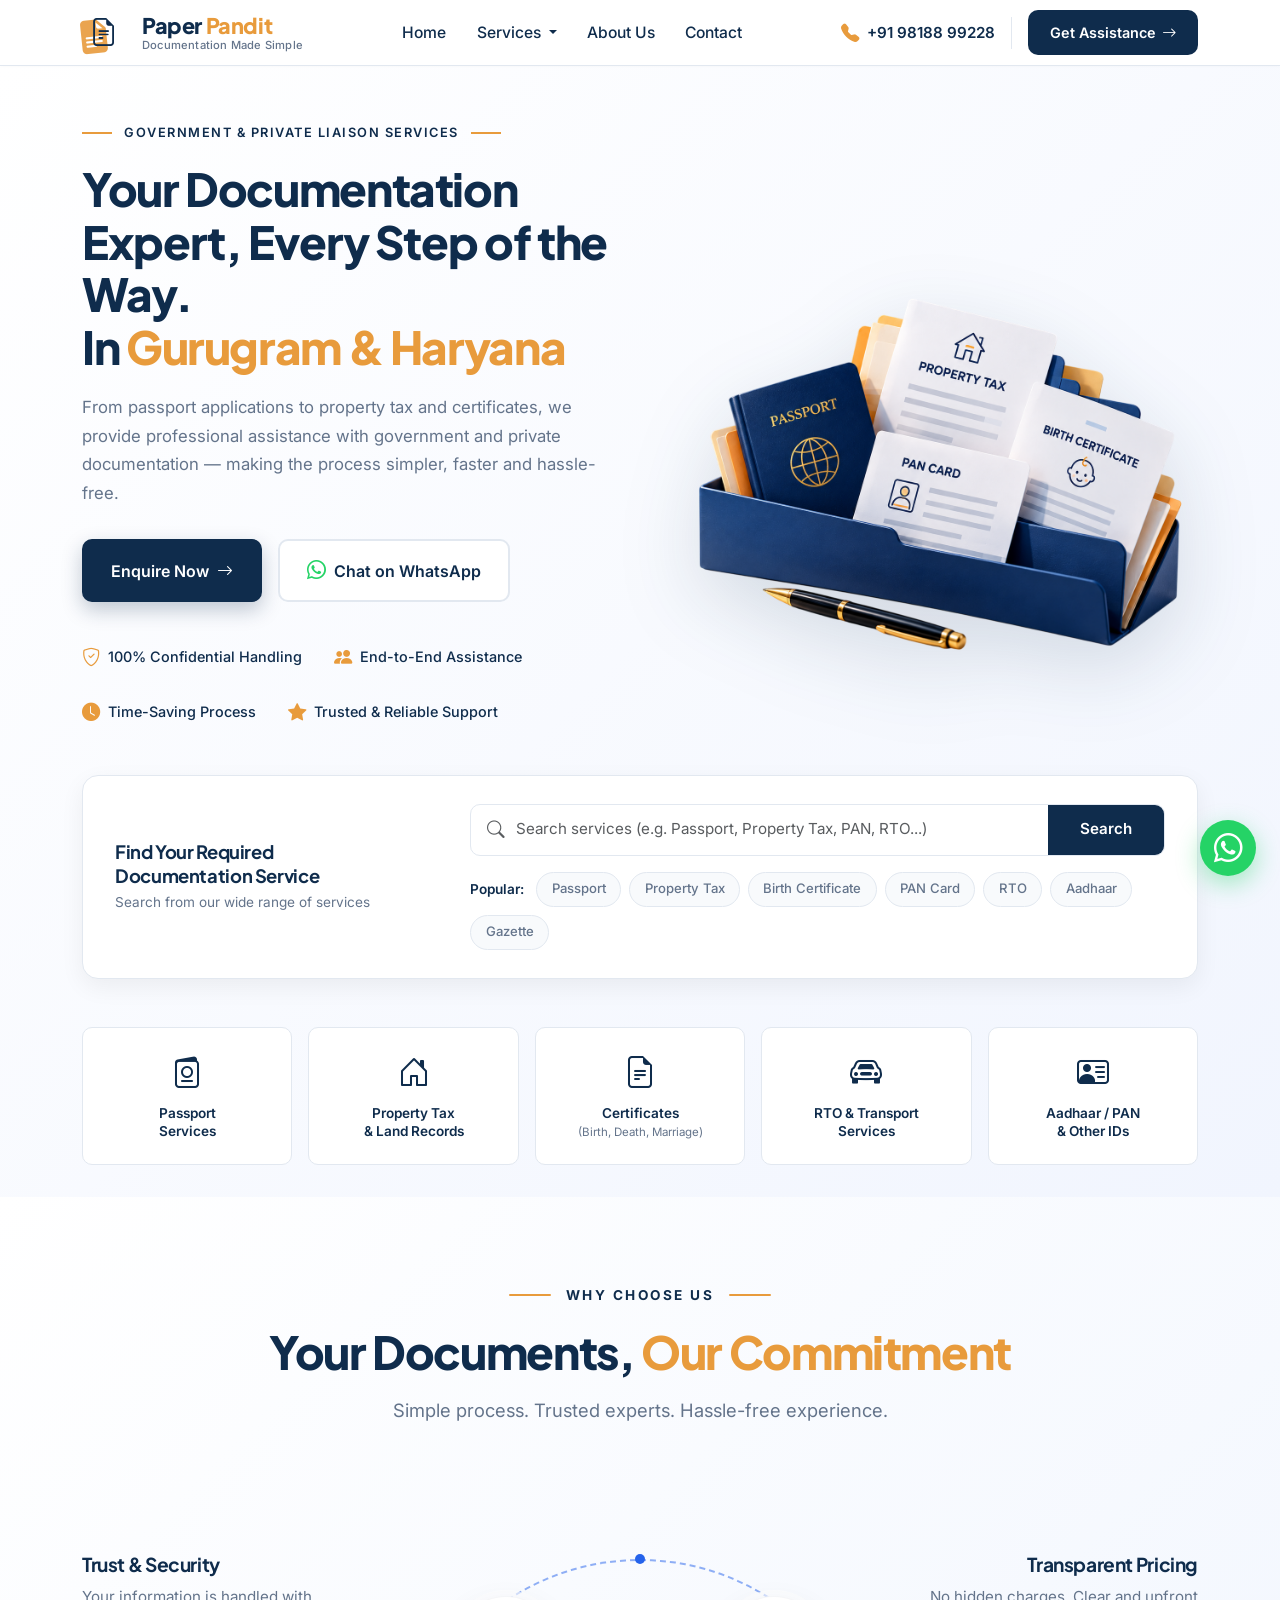
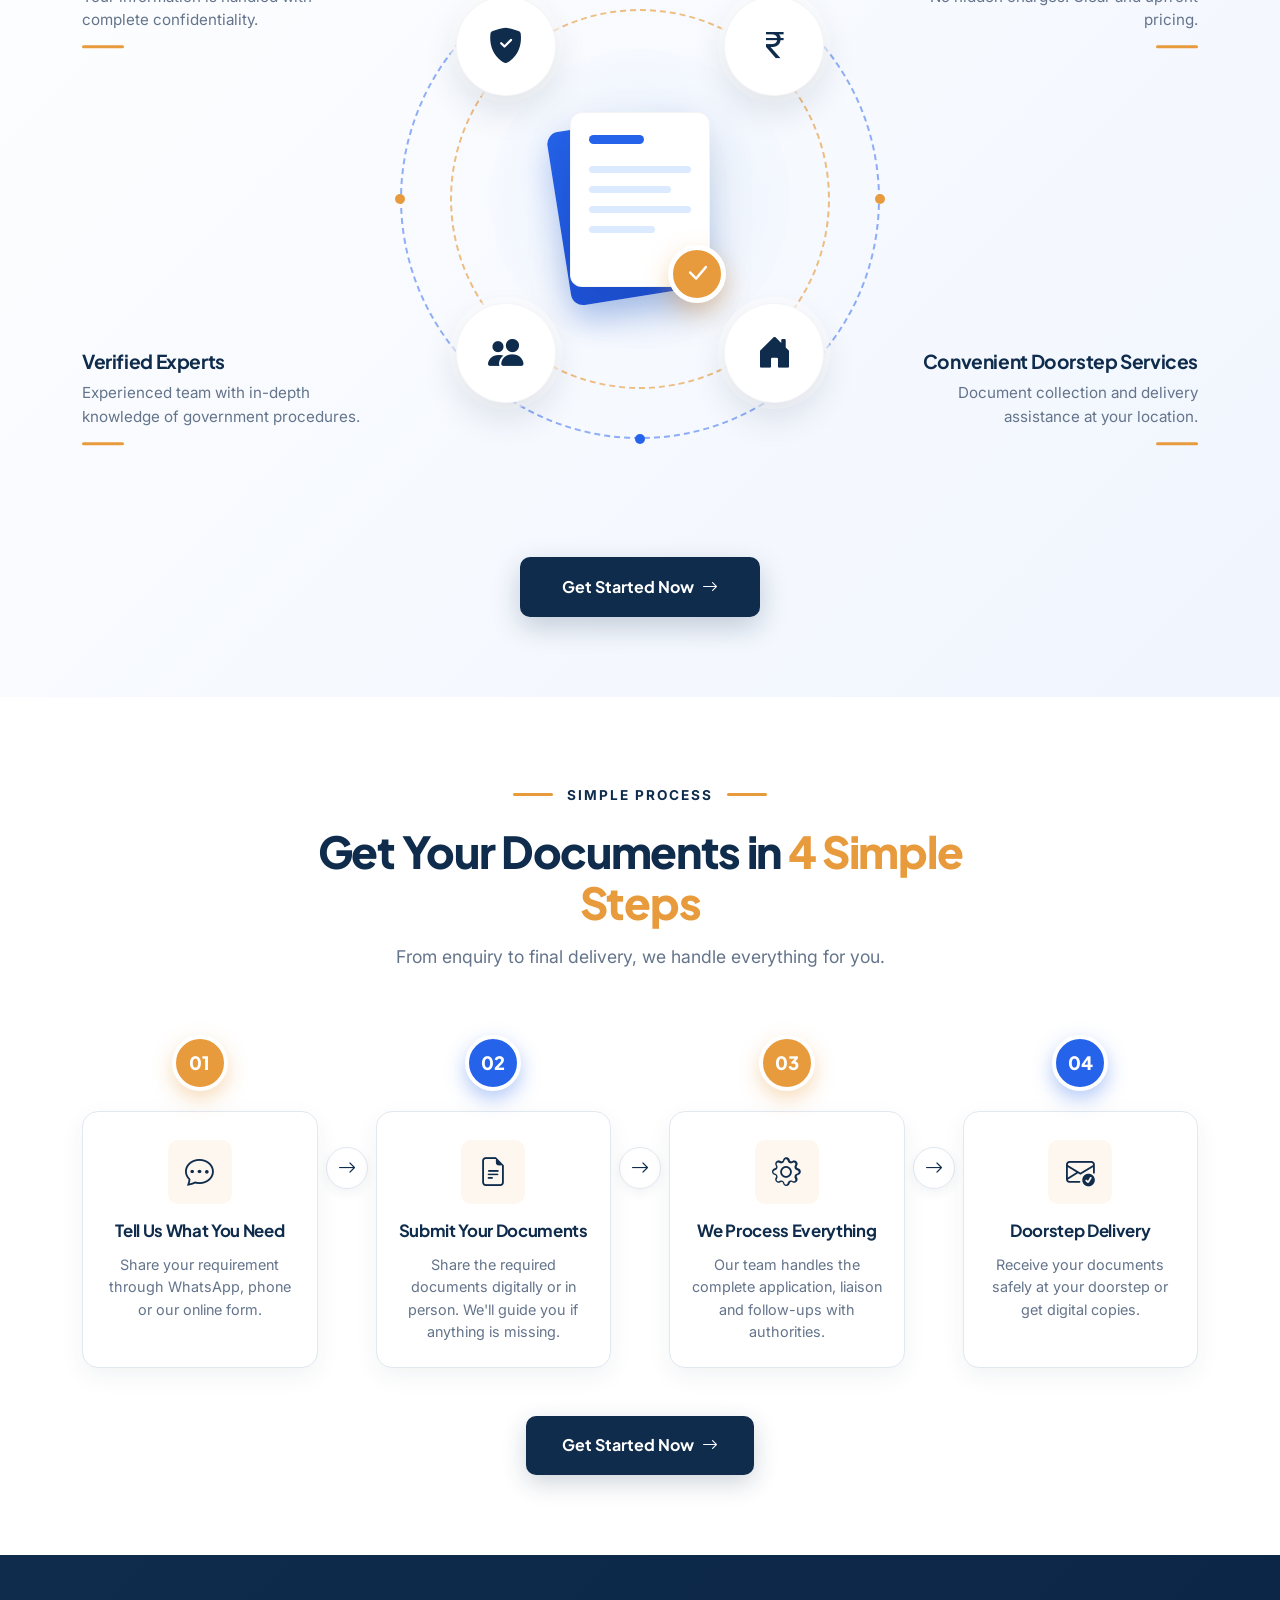
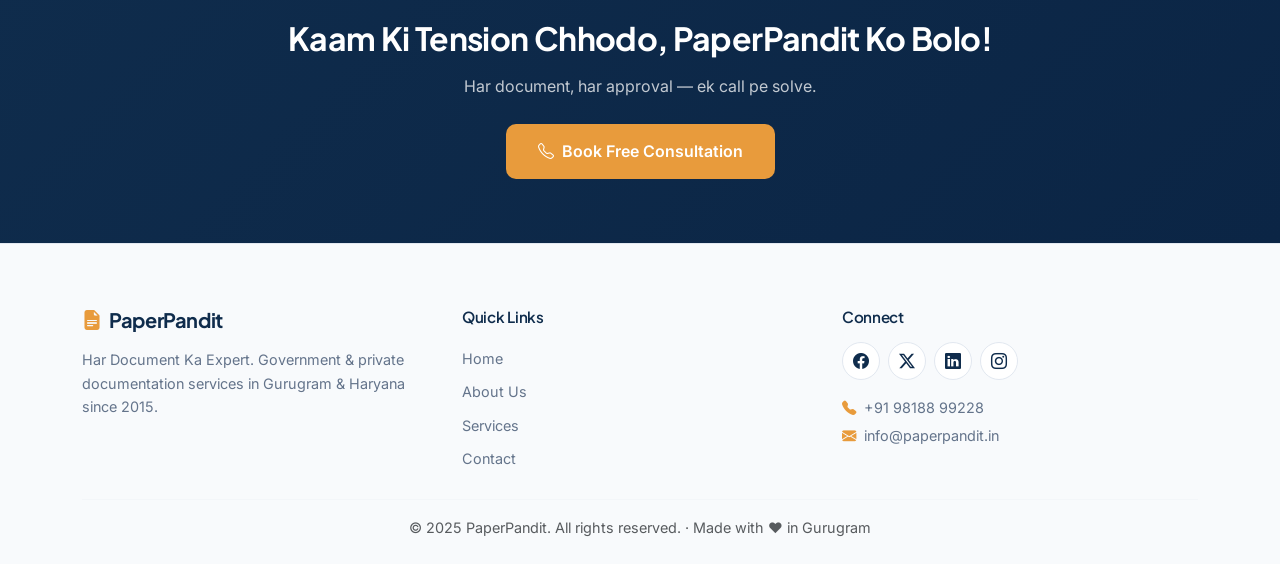
==== index.html @ 24e57a7f "initial commit" ====
<!DOCTYPE html>
<html lang="en">

<head>
    <meta charset="UTF-8" />
    <meta name="robots" content="noindex" />
    <meta name="viewport" content="width=device-width, initial-scale=1.0" />
    <title>PaperPandit | Passport, Property Tax, PAN, RTO Documentation Services in Gurugram</title>
    <meta name="description"
        content="PaperPandit — Gurugram's trusted partner for Government & Private documentation. Passport, Property Tax, PAN Card, Aadhaar, RTO, Certificates, Gazette, Deeds. Call +91 98188 99228." />
    <meta name="keywords"
        content="documentation services Gurugram, passport agent Gurugram, property tax Haryana, PAN card agent, RTO services, sarkari kaam, Aadhaar update, gazette notification, liaison services Haryana, PaperPandit" />
    <meta name="author" content="PaperPandit" />

    <link href="https://cdn.jsdelivr.net/npm/bootstrap@5.3.3/dist/css/bootstrap.min.css" rel="stylesheet" />
    <link rel="stylesheet" href="https://cdn.jsdelivr.net/npm/bootstrap-icons@1.11.3/font/bootstrap-icons.css" />
    <link rel="preconnect" href="https://fonts.googleapis.com" />
    <link rel="preconnect" href="https://fonts.gstatic.com" crossorigin />
    <link
        href="https://fonts.googleapis.com/css2?family=Inter:wght@400;500;600;700;800&family=Plus+Jakarta+Sans:wght@500;600;700;800&display=swap"
        rel="stylesheet" />

    <link rel="stylesheet" href="css/style.css" />
    <link rel="stylesheet" href="css/responsive.css" />
</head>

<body data-page="home">

    <div id="navbar-placeholder"></div>

    <section class="hero-section">
        <div class="container">
            <div class="hero-tagline">
                <span class="tagline-line"></span>
                <span>Government &amp; Private Liaison Services</span>
                <span class="tagline-line"></span>
            </div>

            <div class="row align-items-center g-5">
                <div class="col-lg-6">
                    <h1 class="hero-title">
                        Your Documentation<br />
                        Expert, Every Step of the Way.<br />
                        In <span class="text-highlight">Gurugram &amp; Haryana</span>
                    </h1>

                    <p class="hero-desc">
                        From passport applications to property tax and certificates, we provide
                        professional assistance with government and private documentation —
                        making the process simpler, faster and hassle-free.
                    </p>

                    <div class="hero-cta">
                        <a href="contact.html" class="btn-enquire">
                            Enquire Now <i class="bi bi-arrow-right ms-2"></i>
                        </a>
                        <a href="https://wa.me/919818899228" class="btn-whatsapp" target="_blank" rel="noopener">
                            <i class="bi bi-whatsapp me-2"></i> Chat on WhatsApp
                        </a>
                    </div>

                    <div class="trust-badges">
                        <div class="trust-item">
                            <i class="bi bi-shield-check"></i>
                            <span>100% Confidential Handling</span>
                        </div>
                        <div class="trust-item">
                            <i class="bi bi-people-fill"></i>
                            <span>End-to-End Assistance</span>
                        </div>
                        <div class="trust-item">
                            <i class="bi bi-clock-fill"></i>
                            <span>Time-Saving Process</span>
                        </div>
                        <div class="trust-item">
                            <i class="bi bi-star-fill"></i>
                            <span>Trusted &amp; Reliable Support</span>
                        </div>
                    </div>
                </div>

                <div class="col-lg-6">
                    <div class="hero-image-wrap">
                        <img src="assets/images/main_page_images/hero_section_image.png"
                            alt="PaperPandit Documentation Services" class="img-fluid hero-image" />
                    </div>
                </div>
            </div>

            <div class="search-box-wrap">
                <div class="row align-items-center g-3">
                    <div class="col-lg-4">
                        <h4 class="search-title">Find Your Required<br />Documentation Service</h4>
                        <p class="search-sub">Search from our wide range of services</p>
                    </div>
                    <div class="col-lg-8">
                        <form class="search-form" id="searchForm">
                            <div class="input-group">
                                <span class="input-group-text">
                                    <i class="bi bi-search text-muted"></i>
                                </span>
                                <input type="text" class="form-control"
                                    placeholder="Search services (e.g. Passport, Property Tax, PAN, RTO...)"
                                    id="searchInput" />
                                <button class="btn btn-search" type="submit">Search</button>
                            </div>
                        </form>
                        <div class="popular-tags mt-3">
                            <span class="popular-label">Popular:</span>
                            <a href="#" class="tag">Passport</a>
                            <a href="#" class="tag">Property Tax</a>
                            <a href="#" class="tag">Birth Certificate</a>
                            <a href="#" class="tag">PAN Card</a>
                            <a href="#" class="tag">RTO</a>
                            <a href="#" class="tag">Aadhaar</a>
                            <a href="#" class="tag">Gazette</a>
                        </div>
                    </div>
                </div>
            </div>

            <div class="row g-3 quick-services">
                <div class="col-6 col-md-4 col-lg-3 col-xl">
                    <a href="services.html" class="quick-card">
                        <i class="bi bi-passport"></i>
                        <span>Passport<br />Services</span>
                    </a>
                </div>
                <div class="col-6 col-md-4 col-lg-3 col-xl">
                    <a href="services.html" class="quick-card">
                        <i class="bi bi-house-door"></i>
                        <span>Property Tax<br />&amp; Land Records</span>
                    </a>
                </div>
                <div class="col-6 col-md-4 col-lg-3 col-xl">
                    <a href="services.html" class="quick-card">
                        <i class="bi bi-file-earmark-text"></i>
                        <span>Certificates<br /><small>(Birth, Death, Marriage)</small></span>
                    </a>
                </div>
                <div class="col-6 col-md-4 col-lg-3 col-xl">
                    <a href="services.html" class="quick-card">
                        <i class="bi bi-car-front"></i>
                        <span>RTO &amp; Transport<br />Services</span>
                    </a>
                </div>
                <div class="col-6 col-md-4 col-lg-3 col-xl">
                    <a href="services.html" class="quick-card">
                        <i class="bi bi-person-vcard"></i>
                        <span>Aadhaar / PAN<br />&amp; Other IDs</span>
                    </a>
                </div>
            </div>
        </div>
    </section>

    

    

    <section class="why-section">
  <div class="container">

    <div class="why-header">
      <div class="why-tagline">
        <span class="why-tagline-line"></span>
        <span>Why Choose Us</span>
        <span class="why-tagline-line"></span>
      </div>
      <h2 class="why-title">
        Your Documents, <span class="text-highlight">Our Commitment</span>
      </h2>
      <p class="why-subtitle">
        Simple process. Trusted experts. Hassle-free experience.
      </p>
    </div>

    <div class="why-stage">

      <div class="why-orbit">
        <div class="why-circle-outer"></div>
        <div class="why-circle-inner"></div>

        <span class="why-dot why-dot-1"></span>
        <span class="why-dot why-dot-2"></span>
        <span class="why-dot why-dot-3"></span>
        <span class="why-dot why-dot-4"></span>

        <div class="why-center">
          <div class="why-doc">
            <div class="why-doc-back"></div>
            <div class="why-doc-front">
              <div class="why-doc-bar"></div>
              <div class="why-doc-lines">
                <span></span><span></span><span></span><span></span>
              </div>
            </div>
            <div class="why-doc-check"><i class="bi bi-check-lg"></i></div>
          </div>
        </div>

        <div class="why-node why-node-tl">
          <div class="why-icon"><i class="bi bi-shield-fill-check"></i></div>
        </div>

        <div class="why-node why-node-tr">
          <div class="why-icon"><i class="bi bi-currency-rupee"></i></div>
        </div>

        <div class="why-node why-node-bl">
          <div class="why-icon"><i class="bi bi-people-fill"></i></div>
        </div>

        <div class="why-node why-node-br">
          <div class="why-icon"><i class="bi bi-house-door-fill"></i></div>
        </div>
      </div>

      <div class="why-label why-label-tl">
        <h5>Trust &amp; Security</h5>
        <p>Your information is handled with complete confidentiality.</p>
        <span class="why-underline"></span>
      </div>

      <div class="why-label why-label-tr">
        <h5>Transparent Pricing</h5>
        <p>No hidden charges. Clear and upfront pricing.</p>
        <span class="why-underline"></span>
      </div>

      <div class="why-label why-label-bl">
        <h5>Verified Experts</h5>
        <p>Experienced team with in-depth knowledge of government procedures.</p>
        <span class="why-underline"></span>
      </div>

      <div class="why-label why-label-br">
        <h5>Convenient Doorstep Services</h5>
        <p>Document collection and delivery assistance at your location.</p>
        <span class="why-underline"></span>
      </div>

    </div>

    <div class="why-cta-wrap">
      <a href="contact.html" class="btn-why-cta">
        Get Started Now <i class="bi bi-arrow-right ms-2"></i>
      </a>
    </div>

  </div>
</section>


    <section class="process-section">
        <div class="container">

            <div class="process-header text-center">
                <div class="process-tagline">
                    <span class="process-tagline-line"></span>
                    <span>Simple Process</span>
                    <span class="process-tagline-line"></span>
                </div>
                <h2 class="process-title">
                    Get Your Documents in <span class="text-highlight">4 Simple Steps</span>
                </h2>
                <p class="process-subtitle">
                    From enquiry to final delivery, we handle everything for you.
                </p>
            </div>

            <div class="process-flow">

                <div class="process-step">
                    <div class="process-number process-number-orange">01</div>
                    <div class="process-card">
                        <div class="process-icon">
                            <i class="bi bi-chat-dots"></i>
                        </div>
                        <h5>Tell Us What You Need</h5>
                        <p>Share your requirement through WhatsApp, phone or our online form.</p>
                    </div>
                </div>

                <div class="process-arrow">
                    <i class="bi bi-arrow-right"></i>
                </div>

                <div class="process-step">
                    <div class="process-number process-number-blue">02</div>
                    <div class="process-card">
                        <div class="process-icon">
                            <i class="bi bi-file-earmark-text"></i>
                        </div>
                        <h5>Submit Your Documents</h5>
                        <p>Share the required documents digitally or in person. We'll guide you if anything is missing.
                        </p>
                    </div>
                </div>

                <div class="process-arrow">
                    <i class="bi bi-arrow-right"></i>
                </div>

                <div class="process-step">
                    <div class="process-number process-number-orange">03</div>
                    <div class="process-card">
                        <div class="process-icon">
                            <i class="bi bi-gear"></i>
                        </div>
                        <h5>We Process Everything</h5>
                        <p>Our team handles the complete application, liaison and follow-ups with authorities.</p>
                    </div>
                </div>

                <div class="process-arrow">
                    <i class="bi bi-arrow-right"></i>
                </div>

                <div class="process-step">
                    <div class="process-number process-number-blue">04</div>
                    <div class="process-card">
                        <div class="process-icon">
                            <i class="bi bi-envelope-check"></i>
                        </div>
                        <h5>Doorstep Delivery</h5>
                        <p>Receive your documents safely at your doorstep or get digital copies.</p>
                    </div>
                </div>

            </div>

            <div class="process-cta">
                <a href="contact.html" class="btn-process-cta">
                    Get Started Now <i class="bi bi-arrow-right ms-2"></i>
                </a>
            </div>

        </div>
    </section>












    <section class="cta-section">
        <div class="container">
            <h2 class="mb-3">Kaam Ki Tension Chhodo, PaperPandit Ko Bolo!</h2>
            <p class="mb-4">Har document, har approval — ek call pe solve.</p>
            <a href="contact.html" class="btn-cta-light">
                <i class="bi bi-telephone me-2"></i>Book Free Consultation
            </a>
        </div>
    </section>

    <div id="footer-placeholder"></div>

    <a href="https://wa.me/919818899228" class="whatsapp-float" target="_blank" rel="noopener"
        aria-label="Chat on WhatsApp">
        <i class="bi bi-whatsapp"></i>
    </a>

    <script src="https://cdn.jsdelivr.net/npm/bootstrap@5.3.3/dist/js/bootstrap.bundle.min.js"></script>
    <script src="js/modules/include.js"></script>
    <script src="js/modules/search.js"></script>
    <script src="js/main.js"></script>
</body>

</html>
---- css/style.css ----
:root {
    --color-primary: #0F2C4C;
    --color-primary-dark: #0B2545;
    --color-accent: #2563EB;
    --color-orange: #E89B3C;
    --color-orange-dark: #D98A2B;
    --color-navy: #0F2C4C;
    --color-text: #64748B;
    --color-bg: #F8FAFC;
    --color-bg-light: #EFF6FF;
    --color-white: #FFFFFF;
    --color-border: #E2E8F0;
    --color-whatsapp: #25D366;
    --color-star: #E89B3C;
    --font-body: "Inter", system-ui, -apple-system, "Segoe UI", Roboto, sans-serif;
    --font-heading: "Plus Jakarta Sans", "Inter", system-ui, sans-serif;
    --radius-sm: 8px;
    --radius-md: 10px;
    --radius-lg: 16px;
    --radius-pill: 50px;
    --shadow-sm: 0 1px 3px rgba(0, 0, 0, 0.04);
    --shadow-md: 0 8px 24px rgba(0, 0, 0, 0.06);
    --shadow-blue: 0 8px 20px rgba(15, 44, 76, 0.25);
    --transition: 0.25s ease;
}

* {
    box-sizing: border-box;
}

html {
    scroll-behavior: smooth;
}

body {
    font-family: var(--font-body);
    font-size: 1rem;
    line-height: 1.65;
    color: var(--color-text);
    background: var(--color-white);
    margin: 0;
    -webkit-font-smoothing: antialiased;
}

img {
    max-width: 100%;
    height: auto;
    display: block;
}

a {
    text-decoration: none;
    color: inherit;
    transition: color var(--transition);
}

h1,
h2,
h3,
h4,
h5,
h6 {
    font-family: var(--font-heading);
    color: var(--color-navy);
    font-weight: 700;
    line-height: 1.2;
    letter-spacing: -0.02em;
    margin-bottom: 1rem;
}

h1 {
    font-size: 2.75rem;
    font-weight: 800;
}

h2 {
    font-size: 2rem;
}

h3 {
    font-size: 1.5rem;
}

p {
    margin-bottom: 1rem;
}

.mmd-navbar {
    background: var(--color-white);
    padding: 0.65rem 0;
    border-bottom: 1px solid var(--color-border);
    box-shadow: 0 1px 3px rgba(0, 0, 0, 0.02);
    transition: box-shadow var(--transition);
    position: sticky;
    top: 0;
    z-index: 1030;
}

.mmd-navbar.shadow {
    box-shadow: 0 4px 20px rgba(0, 0, 0, 0.06);
}

.navbar-brand {
    padding: 0;
    margin: 0;
}

.logo-icon {
    position: relative;
    width: 44px;
    height: 44px;
    display: inline-flex;
    align-items: center;
    justify-content: center;
}

.logo-icon .bi-file-earmark-text-fill {
    color: var(--color-orange);
    position: absolute;
    left: -5px;
    top: -2px;
    opacity: 0.9;
    font-size: 2.1rem;
    transform: rotate(-6deg);
}

.logo-icon .logo-overlay {
    color: var(--color-navy);
    position: relative;
    z-index: 2;
    font-size: 1.75rem;
}

.brand-text {
    display: flex;
    flex-direction: column;
    line-height: 1.1;
    font-family: var(--font-heading);
    font-weight: 800;
    letter-spacing: -0.4px;
}

.brand-top {
    color: var(--color-navy);
    font-size: 1.35rem;
    font-weight: 800;
}

.brand-bottom {
    color: var(--color-orange);
    font-size: 1.35rem;
    font-weight: 800;
}

.brand-tagline {
    font-size: 0.7rem;
    color: var(--color-text);
    font-weight: 500;
    margin-top: 2px;
    letter-spacing: 0.2px;
    font-family: var(--font-body);
}

.brand-bottom .tm {
    display: none;
}

.mmd-link {
    color: var(--color-navy) !important;
    font-family: var(--font-body);
    font-weight: 500;
    font-size: 0.98rem;
    padding: 0.5rem 0.95rem !important;
    position: relative;
    transition: color var(--transition);
}

.mmd-link:hover,
.mmd-link.active {
    color: var(--color-orange) !important;
}

.mmd-link.active::after {
    content: "";
    position: absolute;
    left: 0.95rem;
    right: 0.95rem;
    bottom: -4px;
    height: 2.5px;
    background: var(--color-orange);
    border-radius: 2px;
}

.contact-phone {
    color: var(--color-navy);
    font-weight: 600;
    font-size: 0.95rem;
    display: flex;
    align-items: center;
}

.contact-phone i {
    color: var(--color-orange);
    font-size: 1.15rem;
}

.contact-phone:hover {
    color: var(--color-orange);
}

.navbar-divider {
    width: 1px;
    height: 32px;
    background: var(--color-border);
    margin: 0 0.5rem;
}

.btn-get-assistance {
    background: var(--color-navy);
    color: var(--color-white);
    border-radius: var(--radius-md);
    padding: 0.65rem 1.35rem;
    font-weight: 600;
    font-size: 0.9rem;
    display: inline-flex;
    align-items: center;
    gap: 0.4rem;
    border: none;
    transition: all var(--transition);
}

.btn-get-assistance:hover {
    background: var(--color-orange);
    color: var(--color-white);
    transform: translateY(-1px);
    box-shadow: 0 6px 16px rgba(232, 155, 60, 0.35);
}

.hero-section {
    background: linear-gradient(135deg, #FFFFFF 0%, #F1F5FE 100%);
    padding: 3.5rem 0 2rem;
}

.hero-tagline {
    display: flex;
    align-items: center;
    gap: 0.75rem;
    margin-bottom: 1.25rem;
    font-size: 0.8rem;
    font-weight: 600;
    letter-spacing: 1.5px;
    text-transform: uppercase;
    color: var(--color-primary);
}

.tagline-line {
    display: inline-block;
    width: 30px;
    height: 2px;
    background: var(--color-orange);
}

.hero-title {
    font-size: 2.85rem;
    font-weight: 800;
    line-height: 1.15;
    color: var(--color-navy);
    margin-bottom: 1.25rem;
    letter-spacing: -0.03em;
}

.hero-title .text-highlight {
    color: var(--color-orange);
}

.hero-desc {
    font-size: 1.05rem;
    line-height: 1.7;
    color: var(--color-text);
    margin-bottom: 2rem;
    max-width: 560px;
}

.hero-cta {
    display: flex;
    gap: 1rem;
    flex-wrap: wrap;
    margin-bottom: 2.5rem;
}

.btn-enquire {
    background: var(--color-navy);
    color: var(--color-white);
    border: none;
    border-radius: var(--radius-md);
    padding: 0.9rem 1.8rem;
    font-weight: 600;
    display: inline-flex;
    align-items: center;
    transition: all var(--transition);
    box-shadow: var(--shadow-blue);
}

.btn-enquire:hover {
    background: var(--color-orange);
    color: var(--color-white);
    transform: translateY(-2px);
    box-shadow: 0 10px 24px rgba(232, 155, 60, 0.35);
}

.btn-whatsapp {
    background: var(--color-white);
    color: var(--color-navy);
    border: 2px solid var(--color-border);
    border-radius: var(--radius-md);
    padding: 0.85rem 1.7rem;
    font-weight: 600;
    display: inline-flex;
    align-items: center;
    transition: all var(--transition);
}

.btn-whatsapp i {
    color: var(--color-whatsapp);
    font-size: 1.2rem;
}

.btn-whatsapp:hover {
    border-color: var(--color-whatsapp);
    color: var(--color-whatsapp);
    transform: translateY(-2px);
}

.trust-badges {
    display: flex;
    flex-wrap: wrap;
    gap: 1.5rem 2rem;
}

.trust-item {
    display: flex;
    align-items: center;
    gap: 0.5rem;
    font-size: 0.9rem;
    color: var(--color-navy);
    font-weight: 500;
}

.trust-item i {
    color: var(--color-orange);
    font-size: 1.15rem;
}

.hero-image-wrap {
    text-align: center;
}

.hero-image {
    max-width: 100%;
    height: auto;
    filter: drop-shadow(0 25px 40px rgba(15, 44, 76, 0.15));
}

.search-box-wrap {
    background: var(--color-white);
    border-radius: var(--radius-lg);
    padding: 1.75rem 2rem;
    margin-top: 3rem;
    box-shadow: var(--shadow-md);
    border: 1px solid var(--color-border);
}

.search-title {
    font-size: 1.15rem;
    font-weight: 700;
    color: var(--color-navy);
    line-height: 1.3;
    margin-bottom: 0.25rem;
}

.search-sub {
    font-size: 0.85rem;
    color: var(--color-text);
    margin: 0;
}

.search-form .input-group {
    border-radius: var(--radius-md);
    overflow: hidden;
    border: 1.5px solid var(--color-border);
    transition: border-color var(--transition);
    background: var(--color-white);
}

.search-form .input-group:focus-within {
    border-color: var(--color-orange);
    box-shadow: 0 0 0 3px rgba(232, 155, 60, 0.12);
}

.search-form .form-control {
    border: none;
    padding: 0.85rem 0.5rem;
    font-size: 0.95rem;
    box-shadow: none !important;
}

.search-form .input-group-text {
    border: none;
    padding-left: 1rem;
    padding-right: 0.25rem;
    font-size: 1.1rem;
    background: transparent;
}

.btn-search {
    background: var(--color-navy);
    color: var(--color-white);
    border: none;
    padding: 0 2rem;
    font-weight: 600;
    font-size: 0.95rem;
    border-radius: 0 !important;
    transition: background var(--transition);
}

.btn-search:hover {
    background: var(--color-orange);
    color: var(--color-white);
}

.popular-tags {
    display: flex;
    flex-wrap: wrap;
    align-items: center;
    gap: 0.5rem;
    font-size: 0.85rem;
}

.popular-label {
    font-weight: 600;
    color: var(--color-navy);
    margin-right: 0.25rem;
}

.tag {
    background: var(--color-bg);
    color: var(--color-text);
    padding: 0.35rem 0.9rem;
    border-radius: var(--radius-pill);
    font-size: 0.82rem;
    font-weight: 500;
    border: 1px solid var(--color-border);
    transition: all var(--transition);
}

.tag:hover {
    background: var(--color-orange);
    color: var(--color-white);
    border-color: var(--color-orange);
    transform: translateY(-1px);
}

.quick-services {
    margin-top: 2rem;
}

.quick-card {
    display: flex;
    flex-direction: column;
    align-items: center;
    justify-content: center;
    gap: 0.75rem;
    padding: 1.5rem 0.75rem;
    background: var(--color-white);
    border: 1px solid var(--color-border);
    border-radius: var(--radius-md);
    color: var(--color-navy);
    font-size: 0.85rem;
    font-weight: 600;
    text-align: center;
    height: 100%;
    transition: all var(--transition);
    line-height: 1.3;
}

.quick-card i {
    font-size: 2rem;
    color: var(--color-navy);
    transition: transform var(--transition), color var(--transition);
}

.quick-card small {
    font-weight: 400;
    color: var(--color-text);
    font-size: 0.72rem;
    display: block;
    margin-top: 2px;
}

.quick-card:hover {
    border-color: var(--color-orange);
    box-shadow: 0 8px 24px rgba(232, 155, 60, 0.12);
    transform: translateY(-4px);
    color: var(--color-orange);
}

.quick-card:hover i {
    transform: scale(1.15);
    color: var(--color-orange);
}

.services-section {
    padding: 5rem 0;
}

.service-card {
    background: var(--color-white);
    border: 1px solid var(--color-border);
    border-radius: var(--radius-md);
    padding: 2rem;
    height: 100%;
    transition: all var(--transition);
    box-shadow: var(--shadow-sm);
}

.service-card:hover {
    transform: translateY(-6px);
    box-shadow: var(--shadow-md);
    border-color: rgba(232, 155, 60, 0.3);
}

.service-icon {
    width: 56px;
    height: 56px;
    background: rgba(232, 155, 60, 0.1);
    color: var(--color-orange);
    border-radius: var(--radius-md);
    display: flex;
    align-items: center;
    justify-content: center;
    font-size: 1.6rem;
    margin-bottom: 1rem;
}

.service-card h5 {
    color: var(--color-navy);
    font-weight: 600;
    margin-bottom: 0.5rem;
}

.service-card p {
    color: var(--color-text);
    font-size: 0.92rem;
    margin-bottom: 0;
}

.process-section {
    padding: 5rem 0;
    background-image: url("../assets/images/main_page_images/process_background.png");
    background-size: cover;
    background-position: center;
    background-repeat: no-repeat;
    position: relative;
    overflow: hidden;
}

.process-section .container {
    position: relative;
    z-index: 1;
}

.process-header {
    max-width: 720px;
    margin: 0 auto 4rem;
}

.process-header.text-center {
    text-align: center;
}

.process-tagline {
    display: inline-flex;
    align-items: center;
    gap: 0.85rem;
    margin-bottom: 1.25rem;
    font-size: 0.85rem;
    font-weight: 700;
    letter-spacing: 2px;
    text-transform: uppercase;
    color: var(--color-navy);
}

.process-tagline-line {
    display: inline-block;
    width: 40px;
    height: 3px;
    background: var(--color-orange);
    border-radius: 2px;
}

.process-title {
    font-size: 2.75rem;
    font-weight: 800;
    line-height: 1.15;
    color: var(--color-navy);
    margin-bottom: 1rem;
    letter-spacing: -0.03em;
}

.process-title .text-highlight {
    color: var(--color-orange);
}

.process-subtitle {
    font-size: 1.1rem;
    color: var(--color-text);
    margin: 0;
    line-height: 1.6;
}

.process-flow {
    display: grid;
    grid-template-columns: 1fr auto 1fr auto 1fr auto 1fr;
    align-items: start;
    gap: 0.5rem;
    margin-bottom: 3rem;
}

.process-step {
    position: relative;
    text-align: center;
    display: flex;
    flex-direction: column;
    height: 100%;
    padding-top: 0;
}

.process-number {
    display: inline-flex;
    align-items: center;
    justify-content: center;
    width: 56px;
    height: 56px;
    border-radius: 50%;
    color: var(--color-white);
    font-family: var(--font-heading);
    font-weight: 800;
    font-size: 1.15rem;
    margin: 0 auto 1.25rem;
    position: relative;
    z-index: 2;
    border: 4px solid var(--color-white);
}

.process-number-orange {
    background: var(--color-orange);
    box-shadow: 0 8px 20px rgba(232, 155, 60, 0.35);
}

.process-number-blue {
    background: #2563EB;
    box-shadow: 0 8px 20px rgba(37, 99, 235, 0.35);
}

.process-card {
    background: var(--color-white);
    border: 1px solid var(--color-border);
    border-radius: var(--radius-lg);
    padding: 1.75rem 1.25rem 1.5rem;
    text-align: center;
    transition: all 0.3s ease;
    box-shadow: 0 8px 24px rgba(15, 44, 76, 0.06);
    flex: 1;
    display: flex;
    flex-direction: column;
    position: relative;
    overflow: hidden;
}

.process-card::before {
    content: "";
    position: absolute;
    top: 0;
    left: 0;
    right: 0;
    height: 4px;
    background: linear-gradient(90deg, var(--color-orange), #2563EB);
    opacity: 0;
    transition: opacity 0.3s ease;
}

.process-card:hover {
    transform: translateY(-6px);
    box-shadow: 0 20px 40px rgba(15, 44, 76, 0.1);
    border-color: rgba(232, 155, 60, 0.3);
}

.process-card:hover::before {
    opacity: 1;
}

.process-icon {
    width: 64px;
    height: 64px;
    margin: 0 auto 1rem;
    background: rgba(232, 155, 60, 0.08);
    border-radius: var(--radius-md);
    display: flex;
    align-items: center;
    justify-content: center;
    font-size: 1.8rem;
    color: var(--color-navy);
    transition: all 0.3s ease;
}

.process-card:hover .process-icon {
    background: var(--color-orange);
    color: var(--color-white);
    transform: scale(1.08);
}

.process-card h5 {
    color: var(--color-navy);
    font-family: var(--font-heading);
    font-weight: 700;
    font-size: 1.05rem;
    margin-bottom: 0.75rem;
    line-height: 1.3;
}

.process-card p {
    color: var(--color-text);
    font-size: 0.9rem;
    line-height: 1.55;
    margin: 0;
}

.process-arrow {
    display: flex;
    align-items: center;
    justify-content: center;
    width: 42px;
    height: 42px;
    background: var(--color-white);
    border: 1.5px solid var(--color-border);
    border-radius: 50%;
    color: var(--color-navy);
    font-size: 1.15rem;
    margin-top: 7rem;
    flex-shrink: 0;
    box-shadow: 0 4px 12px rgba(15, 44, 76, 0.06);
    transition: all 0.3s ease;
}

.process-arrow:hover {
    background: var(--color-orange);
    color: var(--color-white);
    border-color: var(--color-orange);
    transform: translateX(4px);
}

.process-cta {
    text-align: center;
}

.btn-process-cta {
    display: inline-flex;
    align-items: center;
    background: var(--color-navy);
    color: var(--color-white);
    border: none;
    border-radius: var(--radius-md);
    padding: 1rem 2.25rem;
    font-family: var(--font-heading);
    font-weight: 700;
    font-size: 1rem;
    transition: all 0.3s ease;
    box-shadow: 0 8px 24px rgba(15, 44, 76, 0.2);
    text-decoration: none;
}

.btn-process-cta:hover {
    background: var(--color-orange);
    color: var(--color-white);
    transform: translateY(-2px);
    box-shadow: 0 12px 28px rgba(232, 155, 60, 0.4);
}

.cta-section {
    background: linear-gradient(135deg, var(--color-navy) 0%, var(--color-primary-dark) 100%);
    padding: 4rem 0;
    text-align: center;
}

.cta-section h2 {
    color: var(--color-white);
    font-weight: 700;
}

.cta-section p {
    color: rgba(255, 255, 255, 0.75);
}

.btn-cta-light {
    background: var(--color-orange);
    color: var(--color-white);
    border: none;
    border-radius: var(--radius-md);
    padding: 0.9rem 2rem;
    font-weight: 600;
    display: inline-flex;
    align-items: center;
    transition: all var(--transition);
}

.btn-cta-light:hover {
    transform: translateY(-2px);
    box-shadow: 0 12px 24px rgba(232, 155, 60, 0.4);
    color: var(--color-white);
    background: var(--color-orange-dark);
}

.footer {
    background: var(--color-bg);
    border-top: 1px solid var(--color-border);
    padding: 4rem 0 1.5rem;
}

.footer h5 {
    color: var(--color-navy);
    font-weight: 700;
}

.footer h6 {
    color: var(--color-navy);
    font-weight: 600;
    font-size: 0.95rem;
}

.footer p {
    color: var(--color-text);
    font-size: 0.9rem;
}

.footer-link {
    display: block;
    padding: 0.3rem 0;
    color: var(--color-text);
    font-size: 0.9rem;
}

.footer-link:hover {
    color: var(--color-orange);
    padding-left: 4px;
}

.social-icon {
    width: 38px;
    height: 38px;
    background: var(--color-white);
    border: 1px solid var(--color-border);
    border-radius: 50%;
    display: inline-flex;
    align-items: center;
    justify-content: center;
    color: var(--color-navy);
    font-size: 1rem;
    transition: all var(--transition);
}

.social-icon:hover {
    background: var(--color-orange);
    color: var(--color-white);
    border-color: var(--color-orange);
    transform: translateY(-3px);
}

.whatsapp-float {
    position: fixed;
    bottom: 24px;
    right: 24px;
    width: 56px;
    height: 56px;
    background: var(--color-whatsapp);
    color: var(--color-white);
    border-radius: 50%;
    display: flex;
    align-items: center;
    justify-content: center;
    font-size: 1.8rem;
    box-shadow: 0 8px 24px rgba(37, 211, 102, 0.4);
    z-index: 1040;
    transition: all var(--transition);
}

.whatsapp-float:hover {
    color: var(--color-white);
    transform: scale(1.1);
}

.mmd-dropdown {
    background: var(--color-white);
    border: 1px solid var(--color-border);
    border-radius: var(--radius-lg);
    padding: 0.75rem;
    margin-top: 0.75rem;
    box-shadow: 0 20px 45px rgba(15, 44, 76, 0.12), 0 4px 12px rgba(15, 44, 76, 0.06);
    border-top: 3px solid var(--color-orange);
    opacity: 0;
    transform: translateY(-8px);
    transition: opacity 0.25s ease, transform 0.25s ease;
    pointer-events: none;
}

.nav-item.dropdown:hover .mmd-dropdown,
.nav-item.dropdown.show .mmd-dropdown {
    opacity: 1;
    transform: translateY(0);
    pointer-events: auto;
}

.mmd-dropdown .dropdown-header {
    font-family: var(--font-heading);
    font-size: 0.7rem;
    font-weight: 700;
    color: var(--color-orange);
    text-transform: uppercase;
    letter-spacing: 1.2px;
    padding: 0.65rem 0.85rem 0.3rem;
    margin: 0;
    pointer-events: none;
    list-style: none;
}

.mmd-dropdown .dropdown-header:not(:first-child) {
    border-top: 1px solid var(--color-border);
    margin-top: 0.5rem;
    padding-top: 0.85rem;
}

.mmd-dropdown .dropdown-item {
    border-radius: var(--radius-sm);
    padding: 0.55rem 0.85rem;
    color: var(--color-navy);
    font-family: var(--font-body);
    font-size: 0.92rem;
    font-weight: 500;
    transition: all 0.2s ease;
    white-space: normal;
    line-height: 1.35;
    display: flex;
    align-items: center;
    gap: 0.5rem;
}

.mmd-dropdown .dropdown-item::before {
    content: "";
    width: 4px;
    height: 4px;
    border-radius: 50%;
    background: var(--color-border);
    transition: all 0.2s ease;
    flex-shrink: 0;
}

.mmd-dropdown .dropdown-item:hover {
    background: rgba(232, 155, 60, 0.08);
    color: var(--color-orange);
    padding-left: 1.1rem;
}

.mmd-dropdown .dropdown-item:hover::before {
    background: var(--color-orange);
    width: 6px;
    height: 6px;
}

.mmd-dropdown .dropdown-footer {
    border-top: 1px solid var(--color-border);
    margin-top: 0.5rem;
    padding-top: 0.65rem;
    text-align: center;
    list-style: none;
}

.mmd-dropdown .dropdown-footer a {
    color: var(--color-orange);
    font-family: var(--font-heading);
    font-weight: 700;
    font-size: 0.92rem;
    display: inline-flex;
    align-items: center;
    gap: 0.35rem;
    padding: 0.55rem 1.25rem;
    border-radius: var(--radius-pill);
    transition: all 0.25s ease;
}

.mmd-dropdown .dropdown-footer a:hover {
    background: var(--color-orange);
    color: var(--color-white);
    transform: translateX(4px);
}

.mmd-dropdown-desktop {
    min-width: 720px;
    display: grid;
    grid-template-columns: 1fr 1fr 1fr;
    gap: 0 1rem;
    padding: 1rem 1.25rem;
}

.mmd-dropdown-desktop .dropdown-header {
    grid-column: span 1;
    padding-top: 0.75rem;
}

.mmd-dropdown-desktop .dropdown-header:not(:first-child) {
    border-top: none;
    margin-top: 0;
    padding-top: 0.75rem;
}

.mmd-dropdown-desktop .dropdown-footer {
    grid-column: span 3;
}


#navbar-placeholder {
    display: contents;
}




/*why choose us*/

.why-section {
  padding: 5rem 0;
  background: linear-gradient(135deg, #FFFFFF 0%, #F0F5FE 100%);
}

.why-header {
  text-align: center;
  max-width: 760px;
  margin: 0 auto 4rem;
}

.why-tagline {
  display: inline-flex;
  align-items: center;
  gap: 0.9rem;
  margin-bottom: 1.25rem;
  font-size: 0.85rem;
  font-weight: 700;
  letter-spacing: 2.5px;
  text-transform: uppercase;
  color: var(--color-navy);
}

.why-tagline-line {
  display: inline-block;
  width: 42px;
  height: 2.5px;
  background: var(--color-orange);
  border-radius: 2px;
}

.why-title {
  font-size: 2.85rem;
  font-weight: 800;
  line-height: 1.15;
  color: var(--color-navy);
  margin-bottom: 1rem;
  letter-spacing: -0.03em;
}

.why-title .text-highlight {
  color: var(--color-orange);
}

.why-subtitle {
  font-size: 1.15rem;
  color: var(--color-text);
  margin: 0;
}

.why-stage {
  position: relative;
  max-width: 1200px;
  margin: 0 auto 3rem;
  height: 620px;
}

.why-orbit {
  position: absolute;
  top: 50%;
  left: 50%;
  transform: translate(-50%, -50%);
  width: 480px;
  height: 480px;
}

.why-circle-outer {
  position: absolute;
  inset: 0;
  border-radius: 50%;
  border: 2px dashed rgba(37, 99, 235, 0.5);
}

.why-circle-inner {
  position: absolute;
  inset: 50px;
  border-radius: 50%;
  border: 2px dashed rgba(232, 155, 60, 0.65);
}

.why-dot {
  position: absolute;
  width: 10px;
  height: 10px;
  border-radius: 50%;
  z-index: 3;
}

.why-dot-1 {
  top: 0;
  left: 50%;
  transform: translate(-50%, -50%);
  background: var(--color-accent);
}

.why-dot-2 {
  top: 50%;
  left: 100%;
  transform: translate(-50%, -50%);
  background: var(--color-orange);
}

.why-dot-3 {
  top: 100%;
  left: 50%;
  transform: translate(-50%, -50%);
  background: var(--color-accent);
}

.why-dot-4 {
  top: 50%;
  left: 0;
  transform: translate(-50%, -50%);
  background: var(--color-orange);
}

.why-center {
  position: absolute;
  top: 50%;
  left: 50%;
  transform: translate(-50%, -50%);
  width: 200px;
  height: 200px;
  display: flex;
  align-items: center;
  justify-content: center;
  z-index: 3;
}

.why-center::before {
  content: "";
  position: absolute;
  inset: -50px;
  border-radius: 50%;
  background: radial-gradient(circle, rgba(235, 243, 254, 0.95) 0%, rgba(235, 243, 254, 0.5) 50%, rgba(220, 234, 252, 0) 80%);
  z-index: 0;
}

.why-doc {
  position: relative;
  width: 140px;
  height: 175px;
  z-index: 2;
}

.why-doc-back {
  position: absolute;
  inset: 0;
  background: linear-gradient(160deg, #2563EB 0%, #1D4ED8 100%);
  border-radius: 12px;
  transform: rotate(-9deg) translate(-13px, 8px);
  box-shadow: 0 15px 30px rgba(37, 99, 235, 0.28);
}

.why-doc-front {
  position: absolute;
  inset: 0;
  background: #FFFFFF;
  border-radius: 12px;
  padding: 22px 18px;
  box-shadow: 0 20px 45px rgba(15, 44, 76, 0.15);
  border: 1px solid rgba(15, 44, 76, 0.05);
}

.why-doc-bar {
  width: 55px;
  height: 9px;
  background: #2563EB;
  border-radius: 5px;
  margin-bottom: 22px;
}

.why-doc-lines {
  display: flex;
  flex-direction: column;
  gap: 13px;
}

.why-doc-lines span {
  display: block;
  height: 7px;
  background: #DBEAFE;
  border-radius: 4px;
}

.why-doc-lines span:nth-child(1) { width: 100%; }
.why-doc-lines span:nth-child(2) { width: 80%; }
.why-doc-lines span:nth-child(3) { width: 100%; }
.why-doc-lines span:nth-child(4) { width: 65%; }

.why-doc-check {
  position: absolute;
  bottom: -16px;
  right: -16px;
  width: 58px;
  height: 58px;
  background: var(--color-orange);
  border-radius: 50%;
  display: flex;
  align-items: center;
  justify-content: center;
  color: #FFFFFF;
  font-size: 1.65rem;
  font-weight: 800;
  border: 5px solid #FFFFFF;
  box-shadow: 0 10px 24px rgba(232, 155, 60, 0.4);
  z-index: 4;
}

.why-node {
  position: absolute;
  width: 100px;
  height: 100px;
  transform: translate(-50%, -50%);
  z-index: 5;
}

.why-node-tl {
  top: 18%;
  left: 22%;
}

.why-node-tr {
  top: 18%;
  left: 78%;
}

.why-node-bl {
  top: 82%;
  left: 22%;
}

.why-node-br {
  top: 82%;
  left: 78%;
}

.why-icon {
  width: 100%;
  height: 100%;
  background: #FFFFFF;
  border-radius: 50%;
  display: flex;
  align-items: center;
  justify-content: center;
  font-size: 2.2rem;
  color: var(--color-navy);
  box-shadow: 0 15px 35px rgba(15, 44, 76, 0.12), 0 0 0 6px rgba(255, 255, 255, 0.6);
  border: 1px solid rgba(15, 44, 76, 0.04);
  transition: all 0.3s ease;
}

.why-icon:hover {
  transform: scale(1.08);
  box-shadow: 0 20px 45px rgba(232, 155, 60, 0.35), 0 0 0 8px rgba(255, 255, 255, 0.7);
}

.why-label {
  position: absolute;
  max-width: 280px;
  z-index: 2;
  transform: translateY(-50%);
}

.why-label h5 {
  font-family: var(--font-heading);
  font-size: 1.2rem;
  font-weight: 700;
  color: var(--color-navy);
  margin-bottom: 0.55rem;
}

.why-label p {
  font-size: 0.95rem;
  color: var(--color-text);
  line-height: 1.55;
  margin-bottom: 0.85rem;
}

.why-underline {
  display: block;
  width: 42px;
  height: 3px;
  background: var(--color-orange);
  border-radius: 2px;
}

.why-label-tl {
  top: 18%;
  left: 0;
  text-align: left;
}

.why-label-tr {
  top: 18%;
  right: 0;
  text-align: right;
}

.why-label-tr .why-underline {
  margin-left: auto;
}

.why-label-bl {
  top: 82%;
  left: 0;
  text-align: left;
}

.why-label-br {
  top: 82%;
  right: 0;
  text-align: right;
}

.why-label-br .why-underline {
  margin-left: auto;
}

.why-cta-wrap {
  text-align: center;
  position: relative;
  z-index: 2;
}

.btn-why-cta {
  display: inline-flex;
  align-items: center;
  justify-content: center;
  background: var(--color-navy);
  color: var(--color-white);
  border: none;
  border-radius: var(--radius-md);
  padding: 1.05rem 2.6rem;
  font-family: var(--font-heading);
  font-weight: 700;
  font-size: 1rem;
  transition: all 0.3s ease;
  box-shadow: 0 10px 28px rgba(15, 44, 76, 0.22);
  text-decoration: none;
}

.btn-why-cta:hover {
  background: var(--color-orange);
  color: var(--color-white);
  transform: translateY(-2px);
  box-shadow: 0 14px 32px rgba(232, 155, 60, 0.4);
}
---- css/responsive.css ----
@media (min-width: 992px) {
  .mmd-dropdown {
    min-width: 720px;
    display: grid;
    grid-template-columns: 1fr 1fr 1fr;
    gap: 0 1rem;
    padding: 1rem 1.25rem;
  }

  .mmd-dropdown .dropdown-header {
    grid-column: span 1;
    padding-top: 0.75rem;
  }

  .mmd-dropdown .dropdown-header:not(:first-child) {
    border-top: none;
    margin-top: 0;
    padding-top: 0.75rem;
  }

  .mmd-dropdown .dropdown-footer {
    grid-column: span 3;
  }
}

@media (max-width: 1199px) {
  .process-flow {
    grid-template-columns: 1fr auto 1fr;
    gap: 1rem;
  }

  .process-flow .process-arrow:nth-of-type(2) {
    display: none;
  }

  .process-arrow {
    margin-top: 6.5rem;
  }
}

@media (max-width: 991px) {
  .hero-section {
    padding: 2rem 0 1rem;
  }

  .hero-title {
    font-size: 2rem;
  }

  .hero-desc {
    max-width: 100%;
  }

  .hero-image-wrap {
    margin-top: 1rem;
  }

  .search-box-wrap {
    padding: 1.5rem;
    margin-top: 2rem;
  }

  .brand-text {
    font-size: 1.15rem;
  }

  .brand-top,
  .brand-bottom {
    font-size: 1.15rem;
  }

  .brand-tagline {
    font-size: 0.65rem;
  }

  .mmd-navbar .navbar-collapse {
    padding-top: 1rem;
    margin-top: 0.5rem;
    border-top: 1px solid var(--color-border);
  }

  .mmd-link.active::after {
    width: 30px;
    bottom: 2px;
  }

  .navbar-divider {
    display: none;
  }

  .btn-get-assistance {
    margin-top: 0.75rem;
    width: 100%;
    justify-content: center;
  }

  .contact-phone {
    margin-top: 0.75rem;
    padding-top: 0.75rem;
    border-top: 1px solid var(--color-border);
    width: 100%;
    justify-content: center;
  }

  .mmd-dropdown {
    min-width: 100%;
    display: block;
    padding: 0.5rem 0;
    margin-top: 0.5rem;
    border: none;
    border-left: 3px solid var(--color-orange);
    border-radius: 0;
    box-shadow: none;
    background: rgba(232, 155, 60, 0.04);
    opacity: 1;
    transform: none;
    pointer-events: auto;
  }

  .mmd-dropdown .dropdown-header {
    padding: 0.75rem 1rem 0.35rem;
    font-size: 0.68rem;
  }

  .mmd-dropdown .dropdown-header:not(:first-child) {
    border-top: 1px dashed var(--color-border);
    margin-top: 0.25rem;
  }

  .mmd-dropdown .dropdown-item {
    padding: 0.55rem 1rem;
    font-size: 0.9rem;
    border-radius: 0;
    background: transparent;
  }

  .mmd-dropdown .dropdown-item:hover {
    background: rgba(232, 155, 60, 0.1);
    padding-left: 1.25rem;
  }

  .mmd-dropdown .dropdown-footer {
    padding: 0.75rem 1rem;
    border-top: 1px dashed var(--color-border);
  }

  .process-section {
    padding: 3.5rem 0;
    background-size: cover;
  }

  .process-header {
    margin-bottom: 2.5rem;
  }

  .process-title {
    font-size: 2rem;
  }

  .process-flow {
    grid-template-columns: 1fr;
    gap: 1.5rem;
  }

  .process-arrow {
    display: none;
  }

  .process-step {
    max-width: 400px;
    margin: 0 auto;
  }

  .process-card {
    padding: 1.5rem 1.25rem;
  }

  .process-cta {
    margin-top: 1rem;
  }

  .btn-process-cta {
    width: 100%;
    justify-content: center;
    padding: 0.9rem 1.5rem;
  }
}

@media (max-width: 576px) {
  h1 {
    font-size: 1.75rem;
  }

  h2 {
    font-size: 1.5rem;
  }

  .hero-title {
    font-size: 1.75rem;
  }

  .hero-cta {
    flex-direction: column;
  }

  .btn-enquire,
  .btn-whatsapp {
    width: 100%;
    justify-content: center;
  }

  .trust-badges {
    gap: 1rem 1.5rem;
  }

  .trust-item {
    font-size: 0.82rem;
  }

  .quick-card {
    padding: 1.25rem 0.5rem;
    font-size: 0.78rem;
  }

  .quick-card i {
    font-size: 1.6rem;
  }

  .whatsapp-float {
    width: 50px;
    height: 50px;
    font-size: 1.5rem;
    bottom: 16px;
    right: 16px;
  }

  .process-title {
    font-size: 1.65rem;
  }

  .process-subtitle {
    font-size: 1rem;
  }

  .process-icon {
    width: 60px;
    height: 60px;
    font-size: 1.6rem;
  }
}



/*why choose us responsiveness*/
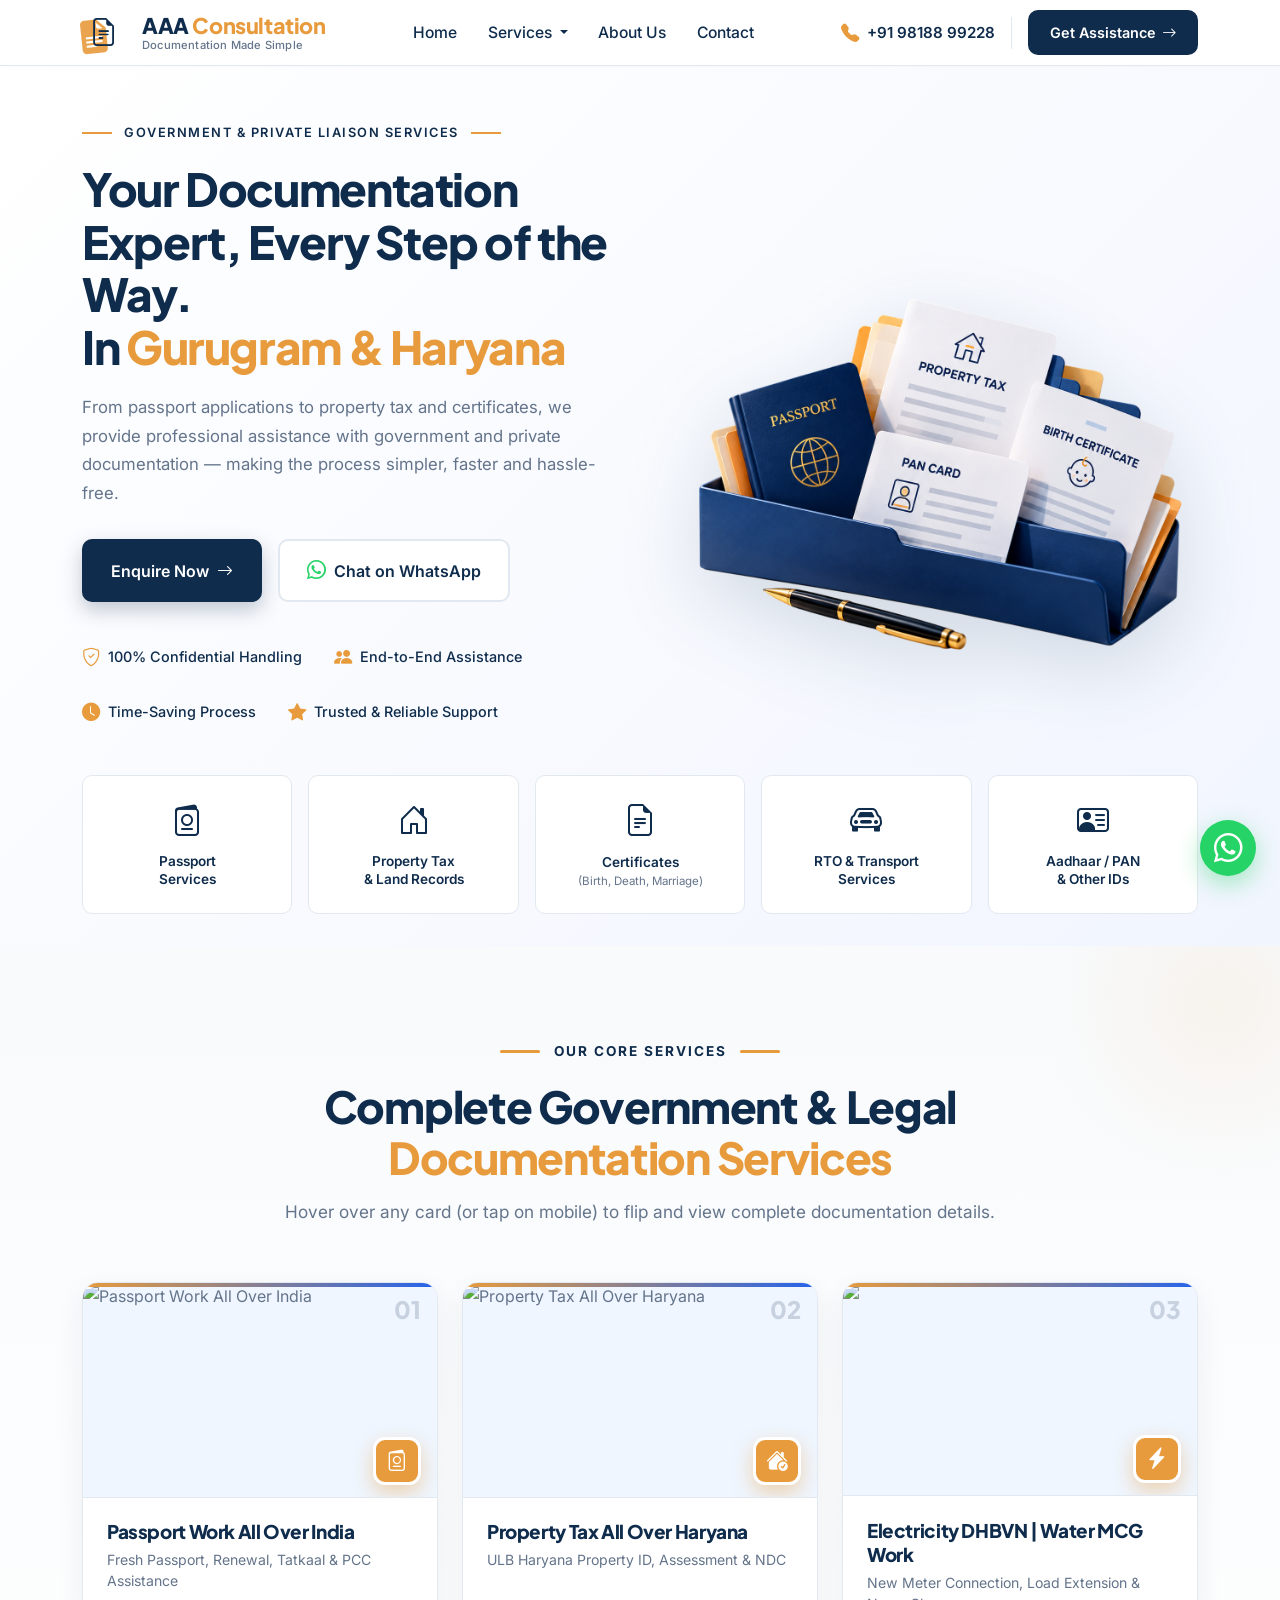
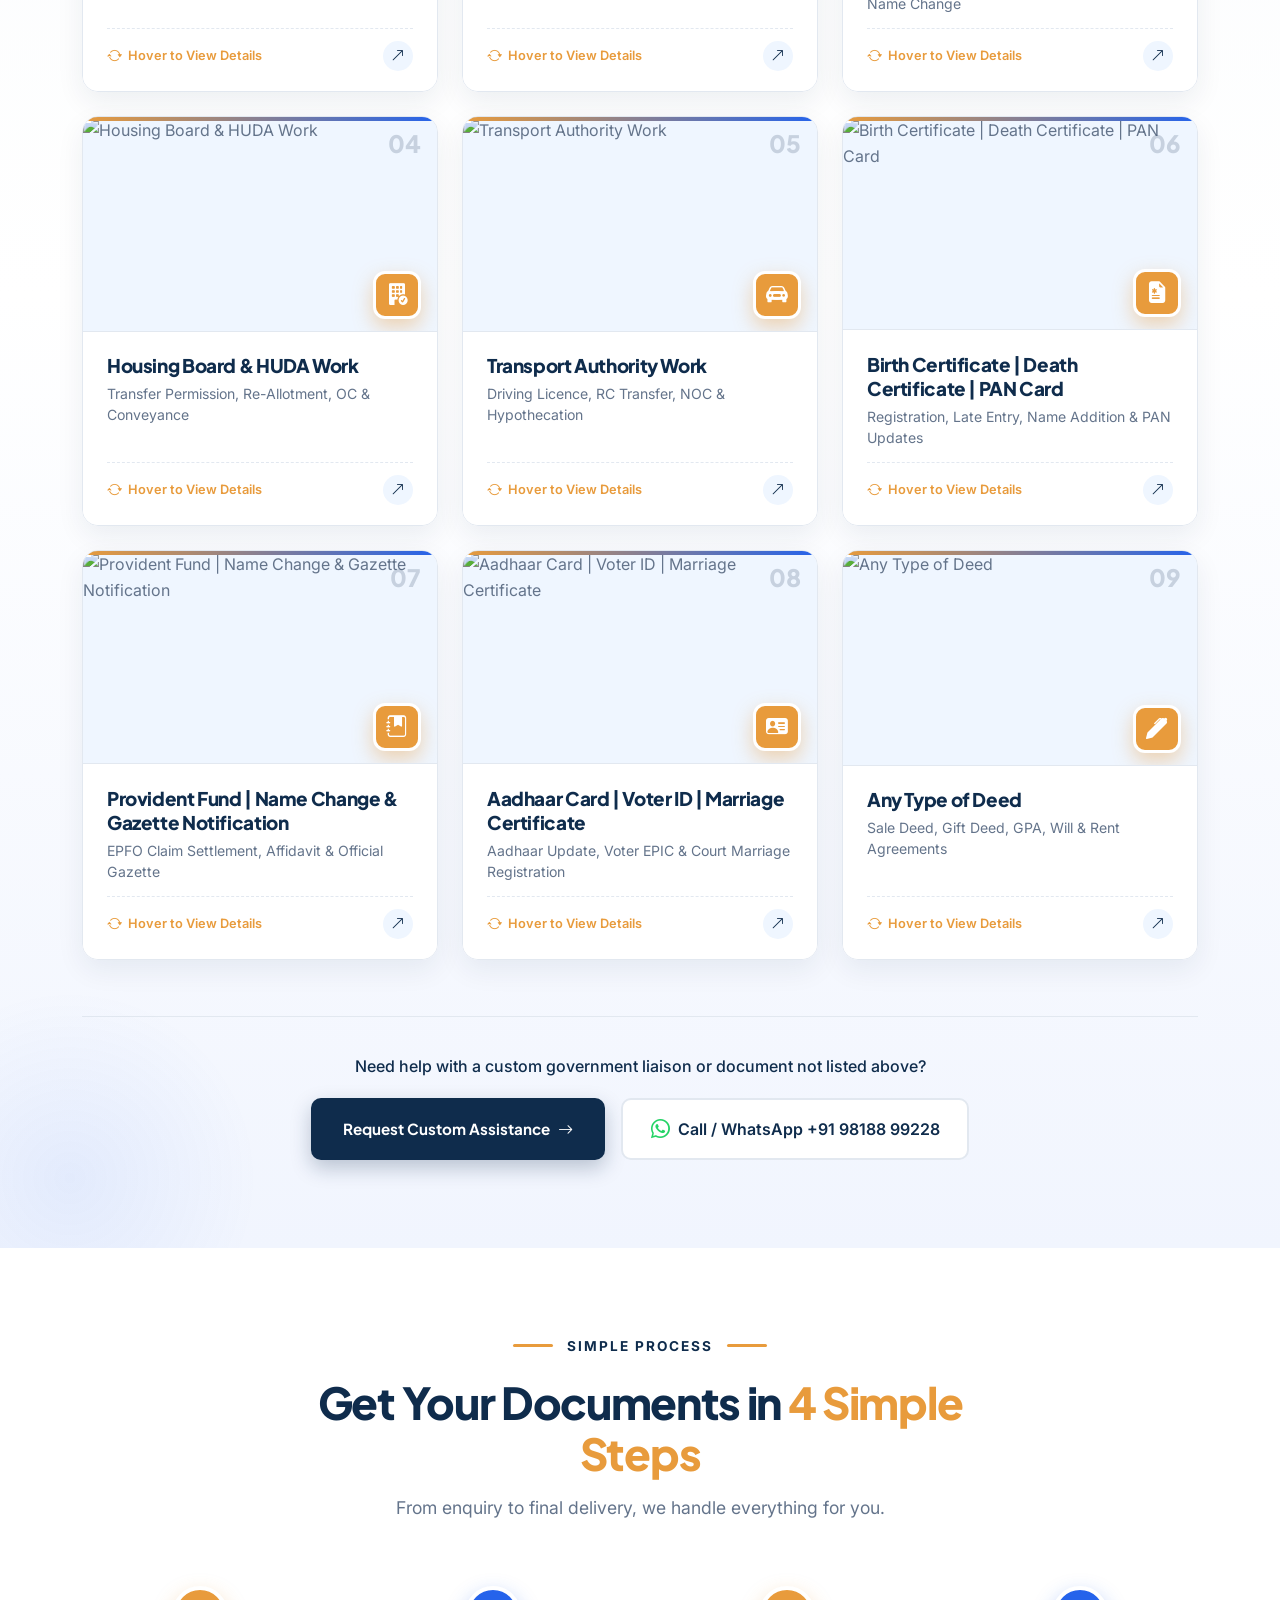
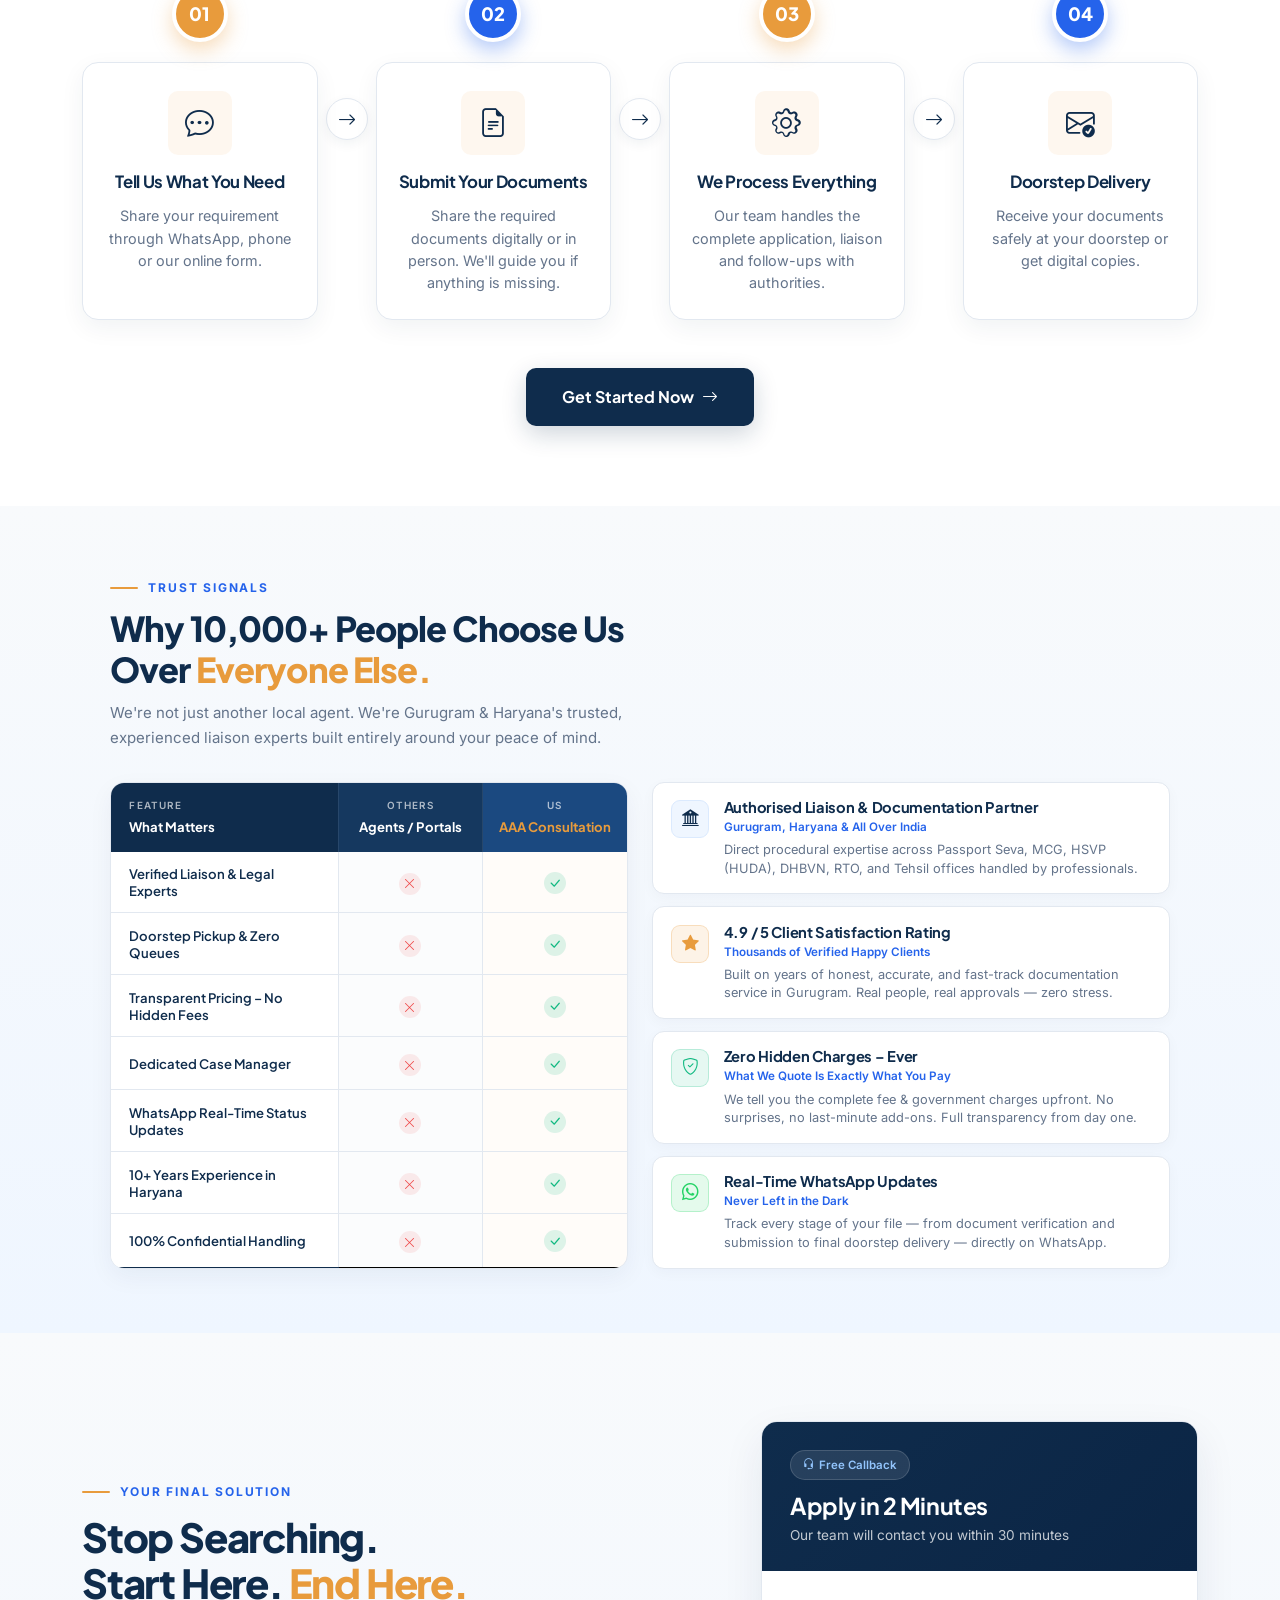
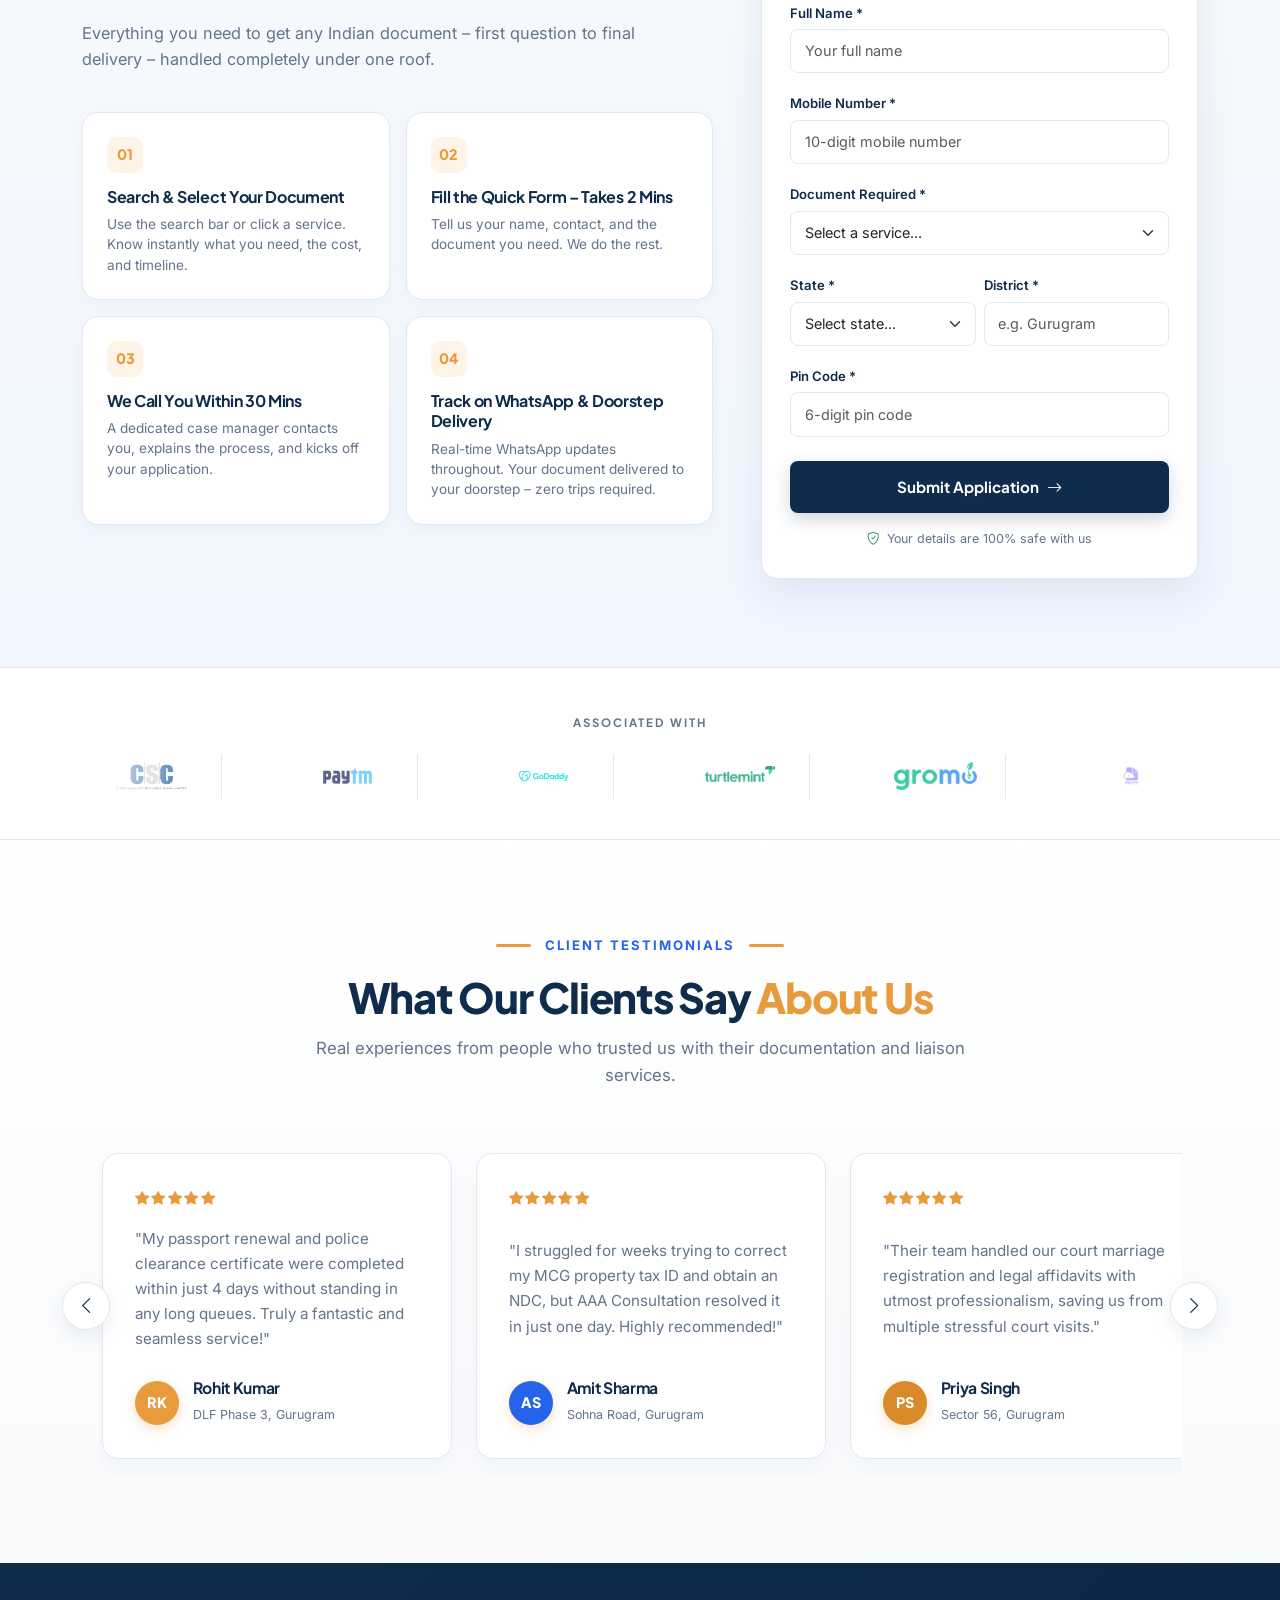
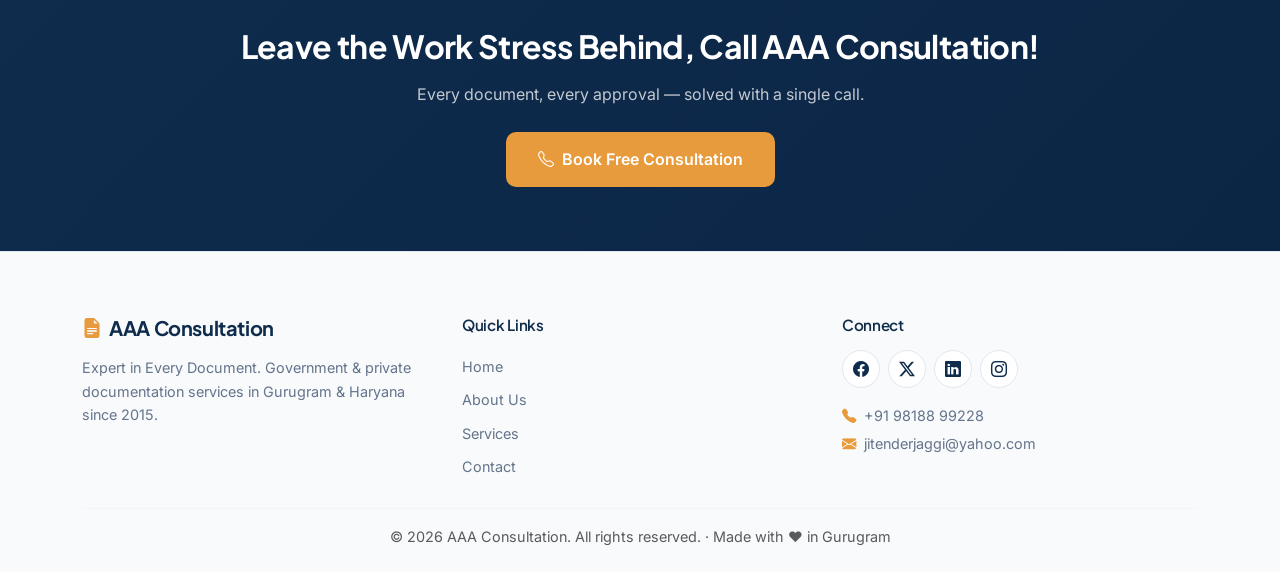
==== commit a37da579: "latest homepage" ====
--- a/index.html
+++ b/index.html
@@ -5,12 +5,12 @@
     <meta charset="UTF-8" />
     <meta name="robots" content="noindex" />
     <meta name="viewport" content="width=device-width, initial-scale=1.0" />
-    <title>PaperPandit | Passport, Property Tax, PAN, RTO Documentation Services in Gurugram</title>
+    <title>AAA consultation | Passport, Property Tax, PAN, RTO Documentation Services in Gurugram</title>
     <meta name="description"
-        content="PaperPandit — Gurugram's trusted partner for Government & Private documentation. Passport, Property Tax, PAN Card, Aadhaar, RTO, Certificates, Gazette, Deeds. Call +91 98188 99228." />
+        content="AAA consultation — Gurugram's trusted partner for Government & Private documentation. Passport, Property Tax, PAN Card, Aadhaar, RTO, Certificates, Gazette, Deeds. Call +91 98188 99228." />
     <meta name="keywords"
         content="documentation services Gurugram, passport agent Gurugram, property tax Haryana, PAN card agent, RTO services, sarkari kaam, Aadhaar update, gazette notification, liaison services Haryana, PaperPandit" />
-    <meta name="author" content="PaperPandit" />
+    <meta name="author" content="AAA consultation" />
 
     <link href="https://cdn.jsdelivr.net/npm/bootstrap@5.3.3/dist/css/bootstrap.min.css" rel="stylesheet" />
     <link rel="stylesheet" href="https://cdn.jsdelivr.net/npm/bootstrap-icons@1.11.3/font/bootstrap-icons.css" />
@@ -82,12 +82,12 @@
                 <div class="col-lg-6">
                     <div class="hero-image-wrap">
                         <img src="assets/images/main_page_images/hero_section_image.png"
-                            alt="PaperPandit Documentation Services" class="img-fluid hero-image" />
-                    </div>
-                </div>
-            </div>
-
-            <div class="search-box-wrap">
+                            alt="AAA consultation Documentation Services" class="img-fluid hero-image" />
+                    </div>
+                </div>
+            </div>
+            <!-- seatch box -->
+            <!-- <div class="search-box-wrap">
                 <div class="row align-items-center g-3">
                     <div class="col-lg-4">
                         <h4 class="search-title">Find Your Required<br />Documentation Service</h4>
@@ -117,7 +117,7 @@
                         </div>
                     </div>
                 </div>
-            </div>
+            </div> -->
 
             <div class="row g-3 quick-services">
                 <div class="col-6 col-md-4 col-lg-3 col-xl">
@@ -158,98 +158,587 @@
 
     
 
-    <section class="why-section">
-  <div class="container">
-
-    <div class="why-header">
-      <div class="why-tagline">
-        <span class="why-tagline-line"></span>
-        <span>Why Choose Us</span>
-        <span class="why-tagline-line"></span>
-      </div>
-      <h2 class="why-title">
-        Your Documents, <span class="text-highlight">Our Commitment</span>
-      </h2>
-      <p class="why-subtitle">
-        Simple process. Trusted experts. Hassle-free experience.
-      </p>
-    </div>
-
-    <div class="why-stage">
-
-      <div class="why-orbit">
-        <div class="why-circle-outer"></div>
-        <div class="why-circle-inner"></div>
-
-        <span class="why-dot why-dot-1"></span>
-        <span class="why-dot why-dot-2"></span>
-        <span class="why-dot why-dot-3"></span>
-        <span class="why-dot why-dot-4"></span>
-
-        <div class="why-center">
-          <div class="why-doc">
-            <div class="why-doc-back"></div>
-            <div class="why-doc-front">
-              <div class="why-doc-bar"></div>
-              <div class="why-doc-lines">
-                <span></span><span></span><span></span><span></span>
-              </div>
-            </div>
-            <div class="why-doc-check"><i class="bi bi-check-lg"></i></div>
-          </div>
+    
+
+
+
+    <!-- services flip cards -->
+    <section class="services-section" id="services">
+        <div class="container">
+
+            <div class="services-header text-center">
+                <div class="services-tagline">
+                    <span class="services-tagline-line"></span>
+                    <span>Our Core Services</span>
+                    <span class="services-tagline-line"></span>
+                </div>
+                <h2 class="services-title">
+                    Complete Government &amp; Legal <span class="text-highlight">Documentation Services</span>
+                </h2>
+                <p class="services-subtitle">
+                    Hover over any card (or tap on mobile) to flip and view complete documentation details.
+                </p>
+            </div>
+
+            <div id="serviceFilterNotice" class="service-filter-notice d-none">
+                <span id="serviceFilterText">Showing filtered services</span>
+                <button type="button" class="btn-reset-filter" id="resetServiceFilter">
+                    <i class="bi bi-x-circle me-1"></i>Show All 9 Services
+                </button>
+            </div>
+
+            <div class="row g-4" id="servicesGrid">
+                <div class="col-md-6 col-lg-4 service-card-col" data-service-id="passport" data-keywords="passport fresh renewal tatkaal pcc lost damaged appointment india">
+                    <div class="service-flip-card" tabindex="0" role="region" aria-label="Passport Work All Over India">
+                        <div class="service-flip-inner">
+                            <!-- Front Side: Image + Heading -->
+                            <div class="service-flip-front">
+                                <div class="service-flip-img-wrap">
+                                    <img src="https://images.moneycontrol.com/static-mcnews/2025/07/20250722170500_Passport-India.jpg?impolicy=website&width=1600&height=900" alt="Passport Work All Over India" class="service-flip-img" />
+                                    <span class="service-flip-num">01</span>
+                                    <div class="service-flip-icon-float">
+                                        <i class="bi bi-passport"></i>
+                                    </div>
+                                </div>
+                                <div class="service-flip-body">
+                                    <h4 class="service-flip-title">Passport Work All Over India</h4>
+                                    <p class="service-flip-sub">Fresh Passport, Renewal, Tatkaal & PCC Assistance</p>
+                                    <div class="service-flip-footer">
+                                        <span class="flip-hint">
+                                            <i class="bi bi-arrow-repeat"></i> Hover to View Details
+                                        </span>
+                                        <span class="flip-arrow-icon">
+                                            <i class="bi bi-arrow-up-right"></i>
+                                        </span>
+                                    </div>
+                                </div>
+                            </div>
+
+                            <!-- Back Side: Full Details on Flip -->
+                            <div class="service-flip-back">
+                                <div class="service-back-top">
+                                    <div class="service-back-header">
+                                        <div class="service-back-icon">
+                                            <i class="bi bi-passport"></i>
+                                        </div>
+                                        <div>
+                                            <span class="service-back-tag">All Over India</span>
+                                            <h4 class="service-back-title">Passport Work All Over India</h4>
+                                        </div>
+                                    </div>
+                                    <p class="service-back-desc">Complete end-to-end passport documentation and appointment support across all Passport Seva Kendras in India.</p>
+                                    <ul class="service-detail-list">
+                                        <li><i class="bi bi-check-circle-fill"></i><span>Fresh Passport & Re-issue / Renewal Application</span></li>
+                                        <li><i class="bi bi-check-circle-fill"></i><span>Urgent Tatkaal Passport & Early Slot Booking</span></li>
+                                        <li><i class="bi bi-check-circle-fill"></i><span>Police Clearance Certificate (PCC) & ECR Removal</span></li>
+                                        <li><i class="bi bi-check-circle-fill"></i><span>Lost / Damaged Passport & Name / Address Correction</span></li>
+                                    </ul>
+                                </div>
+                                <div class="service-back-actions">
+                                    <a href="#enquireModal" data-bs-toggle="modal" data-service="Passport Work All Over India" class="btn-flip-enquire">
+                                        Enquire Now <i class="bi bi-arrow-right ms-1"></i>
+                                    </a>
+                                    <a href="https://wa.me/919818899228?text=Hello%20AAA%20Consultation,%20I%20need%20assistance%20with%20Passport%20Work." class="btn-flip-whatsapp" target="_blank" rel="noopener" aria-label="WhatsApp Enquiry for Passport Work All Over India">
+                                        <i class="bi bi-whatsapp"></i> WhatsApp
+                                    </a>
+                                </div>
+                            </div>
+                        </div>
+                    </div>
+                </div>
+
+                <div class="col-md-6 col-lg-4 service-card-col" data-service-id="property-tax" data-keywords="property tax haryana mcg ulb ndc no dues name transfer assessment">
+                    <div class="service-flip-card" tabindex="0" role="region" aria-label="Property Tax All Over Haryana">
+                        <div class="service-flip-inner">
+                            <!-- Front Side: Image + Heading -->
+                            <div class="service-flip-front">
+                                <div class="service-flip-img-wrap">
+                                    <img src="https://encrypted-tbn0.gstatic.com/images?q=tbn:ANd9GcTfAGMHTH6Yqublrj13F3yns55cLwaPugN_929qHjCmYFAGMUKGhZ_VmpY&s=10" alt="Property Tax All Over Haryana" class="service-flip-img" />
+
+                                    <span class="service-flip-num">02</span>
+                                    <div class="service-flip-icon-float">
+                                        <i class="bi bi-house-check-fill"></i>
+                                    </div>
+                                </div>
+                                <div class="service-flip-body">
+                                    <h4 class="service-flip-title">Property Tax All Over Haryana</h4>
+                                    <p class="service-flip-sub">ULB Haryana Property ID, Assessment & NDC</p>
+                                    <div class="service-flip-footer">
+                                        <span class="flip-hint">
+                                            <i class="bi bi-arrow-repeat"></i> Hover to View Details
+                                        </span>
+                                        <span class="flip-arrow-icon">
+                                            <i class="bi bi-arrow-up-right"></i>
+                                        </span>
+                                    </div>
+                                </div>
+                            </div>
+
+                            <!-- Back Side: Full Details on Flip -->
+                            <div class="service-flip-back">
+                                <div class="service-back-top">
+                                    <div class="service-back-header">
+                                        <div class="service-back-icon">
+                                            <i class="bi bi-house-check-fill"></i>
+                                        </div>
+                                        <div>
+                                            <span class="service-back-tag">All Over Haryana</span>
+                                            <h4 class="service-back-title">Property Tax All Over Haryana</h4>
+                                        </div>
+                                    </div>
+                                    <p class="service-back-desc">Hassle-free Property ID rectification, self-assessment, and tax clearance across MCG Gurugram and all Haryana municipalities.</p>
+                                    <ul class="service-detail-list">
+                                        <li><i class="bi bi-check-circle-fill"></i><span>New Property ID Creation & Portal Mapping (NDC Haryana)</span></li>
+                                        <li><i class="bi bi-check-circle-fill"></i><span>Owner Name Transfer, Mobile & Area / Category Correction</span></li>
+                                        <li><i class="bi bi-check-circle-fill"></i><span>Property Tax Arrear Rebate, Interest Waiver & Objection Filing</span></li>
+                                        <li><i class="bi bi-check-circle-fill"></i><span>Official No Dues Certificate (NDC) for Registry</span></li>
+                                    </ul>
+                                </div>
+                                <div class="service-back-actions">
+                                    <a href="#enquireModal" data-bs-toggle="modal" data-service="Property Tax All Over Haryana" class="btn-flip-enquire">
+                                        Enquire Now <i class="bi bi-arrow-right ms-1"></i>
+                                    </a>
+                                    <a href="https://wa.me/919818899228?text=Hello%20AAA%20Consultation,%20I%20need%20assistance%20with%20Property%20Tax%20in%20Haryana." class="btn-flip-whatsapp" target="_blank" rel="noopener" aria-label="WhatsApp Enquiry for Property Tax All Over Haryana">
+                                        <i class="bi bi-whatsapp"></i> WhatsApp
+                                    </a>
+                                </div>
+                            </div>
+                        </div>
+                    </div>
+                </div>
+
+                <div class="col-md-6 col-lg-4 service-card-col" data-service-id="electricity-water" data-keywords="electricity dhbvn water mcg meter connection load transfer bill">
+                    <div class="service-flip-card" tabindex="0" role="region" aria-label="Electricity DHBVN | Water MCG Work">
+                        <div class="service-flip-inner">
+                            <!-- Front Side: Image + Heading -->
+                            <div class="service-flip-front">
+                                <div class="service-flip-img-wrap">
+                                    <img src="https://encrypted-tbn0.gstatic.com/images?q=tbn:ANd9GcT-5T6NVUd_D1PxI-0sDeSvjO7n3TIu0jmKIEUVgEQV0kgEg8EaOpPvL6E&s=10">
+
+                                    <span class="service-flip-num">03</span>
+                                    <div class="service-flip-icon-float">
+                                        <i class="bi bi-lightning-charge-fill"></i>
+                                    </div>
+                                </div>
+                                <div class="service-flip-body">
+                                    <h4 class="service-flip-title">Electricity DHBVN | Water MCG Work</h4>
+                                    <p class="service-flip-sub">New Meter Connection, Load Extension & Name Change</p>
+                                    <div class="service-flip-footer">
+                                        <span class="flip-hint">
+                                            <i class="bi bi-arrow-repeat"></i> Hover to View Details
+                                        </span>
+                                        <span class="flip-arrow-icon">
+                                            <i class="bi bi-arrow-up-right"></i>
+                                        </span>
+                                    </div>
+                                </div>
+                            </div>
+
+                            <!-- Back Side: Full Details on Flip -->
+                            <div class="service-flip-back">
+                                <div class="service-back-top">
+                                    <div class="service-back-header">
+                                        <div class="service-back-icon">
+                                            <i class="bi bi-lightning-charge-fill"></i>
+                                        </div>
+                                        <div>
+                                            <span class="service-back-tag">DHBVN & MCG</span>
+                                            <h4 class="service-back-title">Electricity DHBVN | Water MCG Work</h4>
+                                        </div>
+                                    </div>
+                                    <p class="service-back-desc">Dedicated liaison for DHBVN electricity connections and MCG Gurugram water & sewerage approvals.</p>
+                                    <ul class="service-detail-list">
+                                        <li><i class="bi bi-check-circle-fill"></i><span>New Domestic / Commercial Electricity Meter Connection (DHBVN)</span></li>
+                                        <li><i class="bi bi-check-circle-fill"></i><span>Electricity Load Extension, Reduction & Name Transfer</span></li>
+                                        <li><i class="bi bi-check-circle-fill"></i><span>MCG Water & Sewerage Connection Approval & Regularization</span></li>
+                                        <li><i class="bi bi-check-circle-fill"></i><span>Meter Testing, Faulty Bill Correction & Final Settlement</span></li>
+                                    </ul>
+                                </div>
+                                <div class="service-back-actions">
+                                    <a href="#enquireModal" data-bs-toggle="modal" data-service="Electricity DHBVN | Water MCG Work" class="btn-flip-enquire">
+                                        Enquire Now <i class="bi bi-arrow-right ms-1"></i>
+                                    </a>
+                                    <a href="https://wa.me/919818899228?text=Hello%20AAA%20Consultation,%20I%20need%20assistance%20with%20Electricity%20DHBVN%20/%20Water%20MCG%20Work." class="btn-flip-whatsapp" target="_blank" rel="noopener" aria-label="WhatsApp Enquiry for Electricity DHBVN | Water MCG Work">
+                                        <i class="bi bi-whatsapp"></i> WhatsApp
+                                    </a>
+                                </div>
+                            </div>
+                        </div>
+                    </div>
+                </div>
+
+                <div class="col-md-6 col-lg-4 service-card-col" data-service-id="housing-huda" data-keywords="housing board huda hsvp transfer permission oc noc conveyance allotment">
+                    <div class="service-flip-card" tabindex="0" role="region" aria-label="Housing Board & HUDA Work">
+                        <div class="service-flip-inner">
+                            <!-- Front Side: Image + Heading -->
+                            <div class="service-flip-front">
+                                <div class="service-flip-img-wrap">
+                                    <img src="https://encrypted-tbn0.gstatic.com/images?q=tbn:ANd9GcRXj3rk7dqeab8VRaLzmj1UzKfVlxGW0_OFg6Rz71_ceXbqGagfDpnUHYY&s=10" alt="Housing Board & HUDA Work" class="service-flip-img" />
+                                    <span class="service-flip-num">04</span>
+                                    <div class="service-flip-icon-float">
+                                        <i class="bi bi-building-fill-check"></i>
+                                    </div>
+                                </div>
+                                <div class="service-flip-body">
+                                    <h4 class="service-flip-title">Housing Board & HUDA Work</h4>
+                                    <p class="service-flip-sub">Transfer Permission, Re-Allotment, OC & Conveyance</p>
+                                    <div class="service-flip-footer">
+                                        <span class="flip-hint">
+                                            <i class="bi bi-arrow-repeat"></i> Hover to View Details
+                                        </span>
+                                        <span class="flip-arrow-icon">
+                                            <i class="bi bi-arrow-up-right"></i>
+                                        </span>
+                                    </div>
+                                </div>
+                            </div>
+
+                            <!-- Back Side: Full Details on Flip -->
+                            <div class="service-flip-back">
+                                <div class="service-back-top">
+                                    <div class="service-back-header">
+                                        <div class="service-back-icon">
+                                            <i class="bi bi-building-fill-check"></i>
+                                        </div>
+                                        <div>
+                                            <span class="service-back-tag">HSVP / HUDA</span>
+                                            <h4 class="service-back-title">Housing Board & HUDA Work</h4>
+                                        </div>
+                                    </div>
+                                    <p class="service-back-desc">Expert documentation and estate office follow-ups for HSVP (HUDA) and Haryana Housing Board properties.</p>
+                                    <ul class="service-detail-list">
+                                        <li><i class="bi bi-check-circle-fill"></i><span>Sale / Transfer Permission & Re-Allotment Letter</span></li>
+                                        <li><i class="bi bi-check-circle-fill"></i><span>Occupation Certificate (OC), Completion & Building Plan Approval</span></li>
+                                        <li><i class="bi bi-check-circle-fill"></i><span>Conveyance Deed Execution & Mortgage Permission / NOC</span></li>
+                                        <li><i class="bi bi-check-circle-fill"></i><span>Legal Heir Transfer & Duplicate Property File Assistance</span></li>
+                                    </ul>
+                                </div>
+                                <div class="service-back-actions">
+                                    <a href="#enquireModal" data-bs-toggle="modal" data-service="Housing Board & HUDA Work" class="btn-flip-enquire">
+                                        Enquire Now <i class="bi bi-arrow-right ms-1"></i>
+                                    </a>
+                                    <a href="https://wa.me/919818899228?text=Hello%20AAA%20Consultation,%20I%20need%20assistance%20with%20Housing%20Board%20&%20HUDA%20Work." class="btn-flip-whatsapp" target="_blank" rel="noopener" aria-label="WhatsApp Enquiry for Housing Board & HUDA Work">
+                                        <i class="bi bi-whatsapp"></i> WhatsApp
+                                    </a>
+                                </div>
+                            </div>
+                        </div>
+                    </div>
+                </div>
+
+                <div class="col-md-6 col-lg-4 service-card-col" data-service-id="rto-transport" data-keywords="rto transport driving licence dl rc transfer noc hypothecation vehicle">
+                    <div class="service-flip-card" tabindex="0" role="region" aria-label="Transport Authority Work">
+                        <div class="service-flip-inner">
+                            <!-- Front Side: Image + Heading -->
+                            <div class="service-flip-front">
+                                <div class="service-flip-img-wrap">
+                                    <img src="https://cf-images.assettype.com/newindianexpress%2F2026-02-06%2Fk289kpyb%2Ftransport.jpg?w=480&auto=format%2Ccompress&fit=max" alt="Transport Authority Work" class="service-flip-img" />
+                                    <span class="service-flip-num">05</span>
+                                    <div class="service-flip-icon-float">
+                                        <i class="bi bi-car-front-fill"></i>
+                                    </div>
+                                </div>
+                                <div class="service-flip-body">
+                                    <h4 class="service-flip-title">Transport Authority Work</h4>
+                                    <p class="service-flip-sub">Driving Licence, RC Transfer, NOC & Hypothecation</p>
+                                    <div class="service-flip-footer">
+                                        <span class="flip-hint">
+                                            <i class="bi bi-arrow-repeat"></i> Hover to View Details
+                                        </span>
+                                        <span class="flip-arrow-icon">
+                                            <i class="bi bi-arrow-up-right"></i>
+                                        </span>
+                                    </div>
+                                </div>
+                            </div>
+
+                            <!-- Back Side: Full Details on Flip -->
+                            <div class="service-flip-back">
+                                <div class="service-back-top">
+                                    <div class="service-back-header">
+                                        <div class="service-back-icon">
+                                            <i class="bi bi-car-front-fill"></i>
+                                        </div>
+                                        <div>
+                                            <span class="service-back-tag">RTO Authority</span>
+                                            <h4 class="service-back-title">Transport Authority Work</h4>
+                                        </div>
+                                    </div>
+                                    <p class="service-back-desc">Fast-track RTO and Regional Transport Authority documentation for personal and commercial vehicles.</p>
+                                    <ul class="service-detail-list">
+                                        <li><i class="bi bi-check-circle-fill"></i><span>Learner, Permanent, Renewal & International Driving Licence</span></li>
+                                        <li><i class="bi bi-check-circle-fill"></i><span>Vehicle RC Ownership Transfer & Inter-State NOC Issuance</span></li>
+                                        <li><i class="bi bi-check-circle-fill"></i><span>Bank Loan Hypothecation Addition / Termination (HP Removal)</span></li>
+                                        <li><i class="bi bi-check-circle-fill"></i><span>Duplicate RC, Fitness Certificate, Permit & VIP Number Booking</span></li>
+                                    </ul>
+                                </div>
+                                <div class="service-back-actions">
+                                    <a href="#enquireModal" data-bs-toggle="modal" data-service="Transport Authority Work" class="btn-flip-enquire">
+                                        Enquire Now <i class="bi bi-arrow-right ms-1"></i>
+                                    </a>
+                                    <a href="https://wa.me/919818899228?text=Hello%20AAA%20Consultation,%20I%20need%20assistance%20with%20Transport%20Authority%20(RTO)%20Work." class="btn-flip-whatsapp" target="_blank" rel="noopener" aria-label="WhatsApp Enquiry for Transport Authority Work">
+                                        <i class="bi bi-whatsapp"></i> WhatsApp
+                                    </a>
+                                </div>
+                            </div>
+                        </div>
+                    </div>
+                </div>
+
+                <div class="col-md-6 col-lg-4 service-card-col" data-service-id="certificates-pan" data-keywords="birth certificate death certificate pan card correction registration">
+                    <div class="service-flip-card" tabindex="0" role="region" aria-label="Birth Certificate | Death Certificate | PAN Card">
+                        <div class="service-flip-inner">
+                            <!-- Front Side: Image + Heading -->
+                            <div class="service-flip-front">
+                                <div class="service-flip-img-wrap">
+                                    <img src="https://images.goodreturns.in/img/2023/09/birth-certificate-1694776378.jpg" alt="Birth Certificate | Death Certificate | PAN Card" class="service-flip-img" />
+                                    <span class="service-flip-num">06</span>
+                                    <div class="service-flip-icon-float">
+                                        <i class="bi bi-file-earmark-medical-fill"></i>
+                                    </div>
+                                </div>
+                                <div class="service-flip-body">
+                                    <h4 class="service-flip-title">Birth Certificate | Death Certificate | PAN Card</h4>
+                                    <p class="service-flip-sub">Registration, Late Entry, Name Addition & PAN Updates</p>
+                                    <div class="service-flip-footer">
+                                        <span class="flip-hint">
+                                            <i class="bi bi-arrow-repeat"></i> Hover to View Details
+                                        </span>
+                                        <span class="flip-arrow-icon">
+                                            <i class="bi bi-arrow-up-right"></i>
+                                        </span>
+                                    </div>
+                                </div>
+                            </div>
+
+                            <!-- Back Side: Full Details on Flip -->
+                            <div class="service-flip-back">
+                                <div class="service-back-top">
+                                    <div class="service-back-header">
+                                        <div class="service-back-icon">
+                                            <i class="bi bi-file-earmark-medical-fill"></i>
+                                        </div>
+                                        <div>
+                                            <span class="service-back-tag">Civil & Tax ID</span>
+                                            <h4 class="service-back-title">Birth Certificate | Death Certificate | PAN Card</h4>
+                                        </div>
+                                    </div>
+                                    <p class="service-back-desc">End-to-end municipal registration, delayed entry approvals, and NSDL/UTIITSL PAN card services.</p>
+                                    <ul class="service-detail-list">
+                                        <li><i class="bi bi-check-circle-fill"></i><span>Birth & Death Certificate Registration & Certified Copies</span></li>
+                                        <li><i class="bi bi-check-circle-fill"></i><span>Child Name Addition & Spelling / Date Correction in Certificate</span></li>
+                                        <li><i class="bi bi-check-circle-fill"></i><span>Delayed Birth / Death Registration (SDM Order Liaison)</span></li>
+                                        <li><i class="bi bi-check-circle-fill"></i><span>New PAN Card, Instant e-PAN, Reprint & Demographic Correction</span></li>
+                                    </ul>
+                                </div>
+                                <div class="service-back-actions">
+                                    <a href="#enquireModal" data-bs-toggle="modal" data-service="Birth Certificate | Death Certificate | PAN Card" class="btn-flip-enquire">
+                                        Enquire Now <i class="bi bi-arrow-right ms-1"></i>
+                                    </a>
+                                    <a href="https://wa.me/919818899228?text=Hello%20AAA%20Consultation,%20I%20need%20assistance%20with%20Birth/Death%20Certificate%20or%20PAN%20Card." class="btn-flip-whatsapp" target="_blank" rel="noopener" aria-label="WhatsApp Enquiry for Birth Certificate | Death Certificate | PAN Card">
+                                        <i class="bi bi-whatsapp"></i> WhatsApp
+                                    </a>
+                                </div>
+                            </div>
+                        </div>
+                    </div>
+                </div>
+
+                <div class="col-md-6 col-lg-4 service-card-col" data-service-id="pf-gazette" data-keywords="provident fund pf epfo name change gazette notification uan kyc">
+                    <div class="service-flip-card" tabindex="0" role="region" aria-label="Provident Fund | Name Change & Gazette Notification">
+                        <div class="service-flip-inner">
+                            <!-- Front Side: Image + Heading -->
+                            <div class="service-flip-front">
+                                <div class="service-flip-img-wrap">
+                                    <img src="https://media.istockphoto.com/id/1029298524/photo/jar-with-money-and-label-provident-fund-pf.jpg?s=612x612&w=0&k=20&c=BDCdTsKR77qE2BK051H6wztykJpXxssVw3RipvmI8_Q=" alt="Provident Fund | Name Change & Gazette Notification" class="service-flip-img" />
+                                    <span class="service-flip-num">07</span>
+                                    <div class="service-flip-icon-float">
+                                        <i class="bi bi-journal-bookmark-fill"></i>
+                                    </div>
+                                </div>
+                                <div class="service-flip-body">
+                                    <h4 class="service-flip-title">Provident Fund | Name Change & Gazette Notification</h4>
+                                    <p class="service-flip-sub">EPFO Claim Settlement, Affidavit & Official Gazette</p>
+                                    <div class="service-flip-footer">
+                                        <span class="flip-hint">
+                                            <i class="bi bi-arrow-repeat"></i> Hover to View Details
+                                        </span>
+                                        <span class="flip-arrow-icon">
+                                            <i class="bi bi-arrow-up-right"></i>
+                                        </span>
+                                    </div>
+                                </div>
+                            </div>
+
+                            <!-- Back Side: Full Details on Flip -->
+                            <div class="service-flip-back">
+                                <div class="service-back-top">
+                                    <div class="service-back-header">
+                                        <div class="service-back-icon">
+                                            <i class="bi bi-journal-bookmark-fill"></i>
+                                        </div>
+                                        <div>
+                                            <span class="service-back-tag">EPFO & Gazette</span>
+                                            <h4 class="service-back-title">Provident Fund | Name Change & Gazette Notification</h4>
+                                        </div>
+                                    </div>
+                                    <p class="service-back-desc">Complete resolution for stuck PF withdrawals and legally valid Central/State Gazette name or gender change notifications.</p>
+                                    <ul class="service-detail-list">
+                                        <li><i class="bi bi-check-circle-fill"></i><span>EPFO PF Withdrawal, Pension (EPS) Claim & UAN Activation</span></li>
+                                        <li><i class="bi bi-check-circle-fill"></i><span>PF KYC Approval, Name / DOB Mismatch & Multiple UAN Merger</span></li>
+                                        <li><i class="bi bi-check-circle-fill"></i><span>Name Change Affidavit Drafting & 2-Newspaper Ad Publication</span></li>
+                                        <li><i class="bi bi-check-circle-fill"></i><span>Central & State Government Gazette Notification Filing</span></li>
+                                    </ul>
+                                </div>
+                                <div class="service-back-actions">
+                                    <a href="#enquireModal" data-bs-toggle="modal" data-service="Provident Fund | Name Change & Gazette Notification" class="btn-flip-enquire">
+                                        Enquire Now <i class="bi bi-arrow-right ms-1"></i>
+                                    </a>
+                                    <a href="https://wa.me/919818899228?text=Hello%20AAA%20Consultation,%20I%20need%20assistance%20with%20Provident%20Fund%20or%20Name%20Change%20&%20Gazette%20Notification." class="btn-flip-whatsapp" target="_blank" rel="noopener" aria-label="WhatsApp Enquiry for Provident Fund | Name Change & Gazette Notification">
+                                        <i class="bi bi-whatsapp"></i> WhatsApp
+                                    </a>
+                                </div>
+                            </div>
+                        </div>
+                    </div>
+                </div>
+
+                <div class="col-md-6 col-lg-4 service-card-col" data-service-id="aadhaar-voter-marriage" data-keywords="aadhaar aadhar card voter id marriage certificate update registration">
+                    <div class="service-flip-card" tabindex="0" role="region" aria-label="Aadhaar Card | Voter ID | Marriage Certificate">
+                        <div class="service-flip-inner">
+                            <!-- Front Side: Image + Heading -->
+                            <div class="service-flip-front">
+                                <div class="service-flip-img-wrap">
+                                    <img src="https://images.moneycontrol.com/static-mcnews/2025/04/20250404112835_Aadhaar-card-generated-using-AI.png?impolicy=website&width=1600&height=900" alt="Aadhaar Card | Voter ID | Marriage Certificate" class="service-flip-img" />
+                                    <span class="service-flip-num">08</span>
+                                    <div class="service-flip-icon-float">
+                                        <i class="bi bi-person-vcard-fill"></i>
+                                    </div>
+                                </div>
+                                <div class="service-flip-body">
+                                    <h4 class="service-flip-title">Aadhaar Card | Voter ID | Marriage Certificate</h4>
+                                    <p class="service-flip-sub">Aadhaar Update, Voter EPIC & Court Marriage Registration</p>
+                                    <div class="service-flip-footer">
+                                        <span class="flip-hint">
+                                            <i class="bi bi-arrow-repeat"></i> Hover to View Details
+                                        </span>
+                                        <span class="flip-arrow-icon">
+                                            <i class="bi bi-arrow-up-right"></i>
+                                        </span>
+                                    </div>
+                                </div>
+                            </div>
+
+                            <!-- Back Side: Full Details on Flip -->
+                            <div class="service-flip-back">
+                                <div class="service-back-top">
+                                    <div class="service-back-header">
+                                        <div class="service-back-icon">
+                                            <i class="bi bi-person-vcard-fill"></i>
+                                        </div>
+                                        <div>
+                                            <span class="service-back-tag">Identity & Civil</span>
+                                            <h4 class="service-back-title">Aadhaar Card | Voter ID | Marriage Certificate</h4>
+                                        </div>
+                                    </div>
+                                    <p class="service-back-desc">Quick identity document updates and hassle-free marriage registration in Gurugram and Haryana.</p>
+                                    <ul class="service-detail-list">
+                                        <li><i class="bi bi-check-circle-fill"></i><span>Aadhaar Name, Address, Date of Birth & Mobile Number Update</span></li>
+                                        <li><i class="bi bi-check-circle-fill"></i><span>New Voter ID (EPIC) Application, Correction & Address Shifting</span></li>
+                                        <li><i class="bi bi-check-circle-fill"></i><span>Hindu & Special Marriage Act Registration & Appointment</span></li>
+                                        <li><i class="bi bi-check-circle-fill"></i><span>Tatkal Marriage Certificate & Apostle / Embassy Attestation</span></li>
+                                    </ul>
+                                </div>
+                                <div class="service-back-actions">
+                                    <a href="#enquireModal" data-bs-toggle="modal" data-service="Aadhaar Card | Voter ID | Marriage Certificate" class="btn-flip-enquire">
+                                        Enquire Now <i class="bi bi-arrow-right ms-1"></i>
+                                    </a>
+                                    <a href="https://wa.me/919818899228?text=Hello%20AAA%20Consultation,%20I%20need%20assistance%20with%20Aadhaar%20Card,%20Voter%20ID,%20or%20Marriage%20Certificate." class="btn-flip-whatsapp" target="_blank" rel="noopener" aria-label="WhatsApp Enquiry for Aadhaar Card | Voter ID | Marriage Certificate">
+                                        <i class="bi bi-whatsapp"></i> WhatsApp
+                                    </a>
+                                </div>
+                            </div>
+                        </div>
+                    </div>
+                </div>
+
+                <div class="col-md-6 col-lg-4 service-card-col" data-service-id="legal-deeds" data-keywords="deed sale gift relinquishment lease rent agreement gpa will stamp registry">
+                    <div class="service-flip-card" tabindex="0" role="region" aria-label="Any Type of Deed">
+                        <div class="service-flip-inner">
+                            <!-- Front Side: Image + Heading -->
+                            <div class="service-flip-front">
+                                <div class="service-flip-img-wrap">
+                                    <img src="https://media.istockphoto.com/id/525176867/photo/deed-to-a-house.jpg?s=612x612&w=0&k=20&c=yJA-_Jx5UNxrdcmR0EcVe8OKW0epjsvnqKjMF30CS6k=" alt="Any Type of Deed" class="service-flip-img" />
+                                    
+                                    <span class="service-flip-num">09</span>
+                                    <div class="service-flip-icon-float">
+                                        <i class="bi bi-pen-fill"></i>
+                                    </div>
+                                </div>
+                                <div class="service-flip-body">
+                                    <h4 class="service-flip-title">Any Type of Deed</h4>
+                                    <p class="service-flip-sub">Sale Deed, Gift Deed, GPA, Will & Rent Agreements</p>
+                                    <div class="service-flip-footer">
+                                        <span class="flip-hint">
+                                            <i class="bi bi-arrow-repeat"></i> Hover to View Details
+                                        </span>
+                                        <span class="flip-arrow-icon">
+                                            <i class="bi bi-arrow-up-right"></i>
+                                        </span>
+                                    </div>
+                                </div>
+                            </div>
+
+                            <!-- Back Side: Full Details on Flip -->
+                            <div class="service-flip-back">
+                                <div class="service-back-top">
+                                    <div class="service-back-header">
+                                        <div class="service-back-icon">
+                                            <i class="bi bi-pen-fill"></i>
+                                        </div>
+                                        <div>
+                                            <span class="service-back-tag">Tehsil & Registry</span>
+                                            <h4 class="service-back-title">Any Type of Deed</h4>
+                                        </div>
+                                    </div>
+                                    <p class="service-back-desc">Professional legal drafting, e-stamp paper procurement, and Sub-Registrar (Tehsil) registration support.</p>
+                                    <ul class="service-detail-list">
+                                        <li><i class="bi bi-check-circle-fill"></i><span>Sale Deed, Conveyance Deed & Agreement to Sell Drafting</span></li>
+                                        <li><i class="bi bi-check-circle-fill"></i><span>Gift Deed, Relinquishment Deed & Family Settlement Deed</span></li>
+                                        <li><i class="bi bi-check-circle-fill"></i><span>General / Special Power of Attorney (GPA / SPA) & Will Registry</span></li>
+                                        <li><i class="bi bi-check-circle-fill"></i><span>Registered Lease / Rent Agreement & E-Stamping Assistance</span></li>
+                                    </ul>
+                                </div>
+                                <div class="service-back-actions">
+                                    <a href="#enquireModal" data-bs-toggle="modal" data-service="Any Type of Deed" class="btn-flip-enquire">
+                                        Enquire Now <i class="bi bi-arrow-right ms-1"></i>
+                                    </a>
+                                    <a href="https://wa.me/919818899228?text=Hello%20AAA%20Consultation,%20I%20need%20assistance%20with%20Legal%20Deed%20Drafting%20&%20Registration." class="btn-flip-whatsapp" target="_blank" rel="noopener" aria-label="WhatsApp Enquiry for Any Type of Deed">
+                                        <i class="bi bi-whatsapp"></i> WhatsApp
+                                    </a>
+                                </div>
+                            </div>
+                        </div>
+                    </div>
+                </div>
+            </div>
+
+            <div class="services-cta-wrap text-center">
+                <p class="services-cta-note">
+                    Need help with a custom government liaison or document not listed above?
+                </p>
+                <div class="d-flex justify-content-center gap-3 flex-wrap">
+                    <a href="#enquireModal" data-bs-toggle="modal" data-service="General Documentation Enquiry" class="btn-services-cta">
+                        Request Custom Assistance <i class="bi bi-arrow-right ms-2"></i>
+                    </a>
+                    <a href="https://wa.me/919818899228" class="btn-whatsapp" target="_blank" rel="noopener">
+                        <i class="bi bi-whatsapp me-2"></i> Call / WhatsApp +91 98188 99228
+                    </a>
+                </div>
+            </div>
+
         </div>
-
-        <div class="why-node why-node-tl">
-          <div class="why-icon"><i class="bi bi-shield-fill-check"></i></div>
-        </div>
-
-        <div class="why-node why-node-tr">
-          <div class="why-icon"><i class="bi bi-currency-rupee"></i></div>
-        </div>
-
-        <div class="why-node why-node-bl">
-          <div class="why-icon"><i class="bi bi-people-fill"></i></div>
-        </div>
-
-        <div class="why-node why-node-br">
-          <div class="why-icon"><i class="bi bi-house-door-fill"></i></div>
-        </div>
-      </div>
-
-      <div class="why-label why-label-tl">
-        <h5>Trust &amp; Security</h5>
-        <p>Your information is handled with complete confidentiality.</p>
-        <span class="why-underline"></span>
-      </div>
-
-      <div class="why-label why-label-tr">
-        <h5>Transparent Pricing</h5>
-        <p>No hidden charges. Clear and upfront pricing.</p>
-        <span class="why-underline"></span>
-      </div>
-
-      <div class="why-label why-label-bl">
-        <h5>Verified Experts</h5>
-        <p>Experienced team with in-depth knowledge of government procedures.</p>
-        <span class="why-underline"></span>
-      </div>
-
-      <div class="why-label why-label-br">
-        <h5>Convenient Doorstep Services</h5>
-        <p>Document collection and delivery assistance at your location.</p>
-        <span class="why-underline"></span>
-      </div>
-
-    </div>
-
-    <div class="why-cta-wrap">
-      <a href="contact.html" class="btn-why-cta">
-        Get Started Now <i class="bi bi-arrow-right ms-2"></i>
-      </a>
-    </div>
-
-  </div>
-</section>
+    </section>
 
 
     <section class="process-section">
@@ -342,23 +831,543 @@
 
 
 
-
-
-
-
-
-
-
-
+  <!-- trust section  -->
+
+
+  
+    <section class="trust-compare-section">
+    <div class="container">
+        <div class="trust-compare-inner">
+
+            <div class="trust-compare-header">
+                <div class="trust-compare-tagline">
+                    <span class="trust-compare-line"></span>
+                    <span>Trust Signals</span>
+                </div>
+                <h2 class="trust-compare-title">
+                    Why 10,000+ People Choose Us<br />
+                    Over <span class="text-highlight">Everyone Else.</span>
+                </h2>
+                <p class="trust-compare-subtitle">
+                    We're not just another local agent. We're Gurugram &amp; Haryana's trusted,
+                    experienced liaison experts built entirely around your peace of mind.
+                </p>
+            </div>
+
+            <div class="row g-4 align-items-stretch">
+                
+                <div class="col-lg-6">
+                    <div class="compare-table-card h-100">
+                        <div class="table-responsive h-100">
+                            <table class="table compare-table mb-0">
+                                <thead>
+                                    <tr>
+                                        <th class="col-feature">
+                                            <span class="th-sub">FEATURE</span>
+                                            <span class="th-main">What Matters</span>
+                                        </th>
+                                        <th class="col-others text-center">
+                                            <span class="th-sub">OTHERS</span>
+                                            <span class="th-main">Agents / Portals</span>
+                                        </th>
+                                        <th class="col-us text-center">
+                                            <span class="th-sub">US</span>
+                                            <span class="th-main text-orange">AAA Consultation</span>
+                                        </th>
+                                    </tr>
+                                </thead>
+                                <tbody>
+                                    <tr>
+                                        <td class="feature-name">Verified Liaison &amp; Legal Experts</td>
+                                        <td class="text-center"><span class="icon-cross"><i class="bi bi-x-lg"></i></span></td>
+                                        <td class="text-center"><span class="icon-check"><i class="bi bi-check-lg"></i></span></td>
+                                    </tr>
+                                    <tr>
+                                        <td class="feature-name">Doorstep Pickup &amp; Zero Queues</td>
+                                        <td class="text-center"><span class="icon-cross"><i class="bi bi-x-lg"></i></span></td>
+                                        <td class="text-center"><span class="icon-check"><i class="bi bi-check-lg"></i></span></td>
+                                    </tr>
+                                    <tr>
+                                        <td class="feature-name">Transparent Pricing – No Hidden Fees</td>
+                                        <td class="text-center"><span class="icon-cross"><i class="bi bi-x-lg"></i></span></td>
+                                        <td class="text-center"><span class="icon-check"><i class="bi bi-check-lg"></i></span></td>
+                                    </tr>
+                                    <tr>
+                                        <td class="feature-name">Dedicated Case Manager</td>
+                                        <td class="text-center"><span class="icon-cross"><i class="bi bi-x-lg"></i></span></td>
+                                        <td class="text-center"><span class="icon-check"><i class="bi bi-check-lg"></i></span></td>
+                                    </tr>
+                                    <tr>
+                                        <td class="feature-name">WhatsApp Real-Time Status Updates</td>
+                                        <td class="text-center"><span class="icon-cross"><i class="bi bi-x-lg"></i></span></td>
+                                        <td class="text-center"><span class="icon-check"><i class="bi bi-check-lg"></i></span></td>
+                                    </tr>
+                                    <tr>
+                                        <td class="feature-name">10+ Years Experience in Haryana</td>
+                                        <td class="text-center"><span class="icon-cross"><i class="bi bi-x-lg"></i></span></td>
+                                        <td class="text-center"><span class="icon-check"><i class="bi bi-check-lg"></i></span></td>
+                                    </tr>
+                                    <tr>
+                                        <td class="feature-name">100% Confidential Handling</td>
+                                        <td class="text-center"><span class="icon-cross"><i class="bi bi-x-lg"></i></span></td>
+                                        <td class="text-center"><span class="icon-check"><i class="bi bi-check-lg"></i></span></td>
+                                    </tr>
+                                </tbody>
+                            </table>
+                        </div>
+                    </div>
+                </div>
+
+                <div class="col-lg-6">
+                    <div class="trust-cards-stack">
+
+                        <div class="trust-signal-card">
+                            <div class="trust-signal-icon icon-blue">
+                                <i class="bi bi-bank2"></i>
+                            </div>
+                            <div class="trust-signal-content">
+                                <h5>Authorised Liaison &amp; Documentation Partner</h5>
+                                <span class="trust-signal-sub">Gurugram, Haryana &amp; All Over India</span>
+                                <p>Direct procedural expertise across Passport Seva, MCG, HSVP (HUDA), DHBVN, RTO, and Tehsil offices handled by professionals.</p>
+                            </div>
+                        </div>
+
+                        <div class="trust-signal-card">
+                            <div class="trust-signal-icon icon-orange">
+                                <i class="bi bi-star-fill"></i>
+                            </div>
+                            <div class="trust-signal-content">
+                                <h5>4.9 / 5 Client Satisfaction Rating</h5>
+                                <span class="trust-signal-sub">Thousands of Verified Happy Clients</span>
+                                <p>Built on years of honest, accurate, and fast-track documentation service in Gurugram. Real people, real approvals — zero stress.</p>
+                            </div>
+                        </div>
+
+                        <div class="trust-signal-card">
+                            <div class="trust-signal-icon icon-green">
+                                <i class="bi bi-shield-check"></i>
+                            </div>
+                            <div class="trust-signal-content">
+                                <h5>Zero Hidden Charges – Ever</h5>
+                                <span class="trust-signal-sub">What We Quote Is Exactly What You Pay</span>
+                                <p>We tell you the complete fee &amp; government charges upfront. No surprises, no last-minute add-ons. Full transparency from day one.</p>
+                            </div>
+                        </div>
+
+                        <div class="trust-signal-card">
+                            <div class="trust-signal-icon icon-whatsapp">
+                                <i class="bi bi-whatsapp"></i>
+                            </div>
+                            <div class="trust-signal-content">
+                                <h5>Real-Time WhatsApp Updates</h5>
+                                <span class="trust-signal-sub">Never Left in the Dark</span>
+                                <p>Track every stage of your file — from document verification and submission to final doorstep delivery — directly on WhatsApp.</p>
+                            </div>
+                        </div>
+
+                    </div>
+                </div>
+
+            </div>
+
+        </div>
+    </div>
+</section>
+
+
+
+
+
+<!-- action hub section  -->
+<section class="action-hub-section">
+    <div class="container">
+        <div class="action-hub-inner">
+
+            <div class="row g-5 align-items-center">
+                
+                <div class="col-lg-7">
+                    <div class="action-hub-header">
+                        <div class="action-hub-tagline">
+                            <span class="action-hub-line"></span>
+                            <span>Your Final Solution</span>
+                        </div>
+                        <h2 class="action-hub-title">
+                            Stop Searching.<br />
+                            Start Here. <span class="text-highlight">End Here.</span>
+                        </h2>
+                        <p class="action-hub-subtitle">
+                            Everything you need to get any Indian document – first question to final delivery – handled completely under one roof.
+                        </p>
+                    </div>
+
+                    <div class="row g-3">
+                        <div class="col-md-6">
+                            <div class="hub-step-card">
+                                <div class="hub-step-num">01</div>
+                                <h5>Search &amp; Select Your Document</h5>
+                                <p>Use the search bar or click a service. Know instantly what you need, the cost, and timeline.</p>
+                            </div>
+                        </div>
+
+                        <div class="col-md-6">
+                            <div class="hub-step-card">
+                                <div class="hub-step-num">02</div>
+                                <h5>Fill the Quick Form – Takes 2 Mins</h5>
+                                <p>Tell us your name, contact, and the document you need. We do the rest.</p>
+                            </div>
+                        </div>
+
+                        <div class="col-md-6">
+                            <div class="hub-step-card">
+                                <div class="hub-step-num">03</div>
+                                <h5>We Call You Within 30 Mins</h5>
+                                <p>A dedicated case manager contacts you, explains the process, and kicks off your application.</p>
+                            </div>
+                        </div>
+
+                        <div class="col-md-6">
+                            <div class="hub-step-card">
+                                <div class="hub-step-num">04</div>
+                                <h5>Track on WhatsApp &amp; Doorstep Delivery</h5>
+                                <p>Real-time WhatsApp updates throughout. Your document delivered to your doorstep – zero trips required.</p>
+                            </div>
+                        </div>
+                    </div>
+                </div>
+
+                <div class="col-lg-5">
+                    <div class="hub-form-card">
+                        <div class="hub-form-header">
+                            <span class="hub-badge-callback"><i class="bi bi-headset me-1"></i> Free Callback</span>
+                            <h3>Apply in 2 Minutes</h3>
+                            <p>Our team will contact you within 30 minutes</p>
+                        </div>
+                        <form class="hub-form-body">
+                            <div class="mb-3">
+                                <label class="form-label">Full Name *</label>
+                                <input type="text" class="form-control" placeholder="Your full name" required />
+                            </div>
+                            <div class="mb-3">
+                                <label class="form-label">Mobile Number *</label>
+                                <input type="tel" class="form-control" placeholder="10-digit mobile number" required />
+                            </div>
+                            <div class="mb-3">
+                                <label class="form-label">Document Required *</label>
+                                <select class="form-select" required>
+                                    <option value="" selected disabled>Select a service...</option>
+                                    <option value="passport">Passport Services</option>
+                                    <option value="property">Property Tax / NDC</option>
+                                    <option value="rto">RTO & Transport</option>
+                                    <option value="certificate">Birth / Death Certificate</option>
+                                    <option value="pan">PAN / Aadhaar Update</option>
+                                    <option value="deed">Legal Deed / Registry</option>
+                                </select>
+                            </div>
+                            <div class="row g-2 mb-3">
+                                <div class="col-md-6">
+                                    <label class="form-label">State *</label>
+                                    <select class="form-select" required>
+                                        <option value="" selected disabled>Select state...</option>
+                                        <option value="haryana">Haryana</option>
+                                        <option value="delhi">Delhi NCR</option>
+                                        <option value="other">Other State</option>
+                                    </select>
+                                </div>
+                                <div class="col-md-6">
+                                    <label class="form-label">District *</label>
+                                    <input type="text" class="form-control" placeholder="e.g. Gurugram" required />
+                                </div>
+                            </div>
+                            <div class="mb-4">
+                                <label class="form-label">Pin Code *</label>
+                                <input type="text" class="form-control" placeholder="6-digit pin code" required />
+                            </div>
+                            <button type="submit" class="btn-hub-submit">
+                                Submit Application <i class="bi bi-arrow-right ms-2"></i>
+                            </button>
+                            <div class="hub-form-secure">
+                                <i class="bi bi-shield-check text-success me-1"></i> Your details are 100% safe with us
+                            </div>
+                        </form>
+                    </div>
+                </div>
+
+            </div>
+
+        </div>
+    </div>
+</section>
+
+<!-- partners section -->
+
+<section class="partners-section">
+    <div class="container">
+        <div class="partners-header text-center">
+            <span class="partners-tagline">Associated With</span>
+        </div>
+        
+        <div class="marquee-container">
+            <div class="marquee-track">
+                
+                <div class="partner-item">
+                    <img src="./assets/images/main_page_images/partners_imges/CSC.png" alt="CSC" class="partner-logo">
+                </div>
+                <div class="partner-item">
+                    <img src="./assets/images/main_page_images/partners_imges/paytm.png" alt="Paytm" class="partner-logo">
+                </div>
+                <div class="partner-item">
+                    <img src="./assets/images/main_page_images/partners_imges/go_daddy.png" alt="GoDaddy" class="partner-logo">
+                </div>
+                <div class="partner-item">
+                    <img src="./assets/images/main_page_images/partners_imges/turtlemint.png" alt="Turtlemint" class="partner-logo">
+                </div>
+                <div class="partner-item">
+                    <img src="./assets/images/main_page_images/partners_imges/gromo.png" alt="Gromo" class="partner-logo">
+                </div>
+                <div class="partner-item">
+                    <img src="./assets/images/main_page_images/partners_imges/digilocker.png" alt="Digilocker" class="partner-logo">
+                </div>
+
+                <div class="partner-item">
+                    <img src="./assets/images/main_page_images/partners_imges/CSC.png" alt="CSC" class="partner-logo">
+                </div>
+                <div class="partner-item">
+                    <img src="./assets/images/main_page_images/partners_imges/paytm.png" alt="Paytm" class="partner-logo">
+                </div>
+                <div class="partner-item">
+                    <img src="./assets/images/main_page_images/partners_imges/go_daddy.png" alt="GoDaddy" class="partner-logo">
+                </div>
+                <div class="partner-item">
+                    <img src="./assets/images/main_page_images/partners_imges/turtlemint.png" alt="Turtlemint" class="partner-logo">
+                </div>
+                <div class="partner-item">
+                    <img src="./assets/images/main_page_images/partners_imges/gromo.png" alt="Gromo" class="partner-logo">
+                </div>
+                <div class="partner-item">
+                    <img src="./assets/images/main_page_images/partners_imges/digilocker.png" alt="Digilocker" class="partner-logo">
+                </div>
+
+                <div class="partner-item">
+                    <img src="./assets/images/main_page_images/partners_imges/CSC.png" alt="CSC" class="partner-logo">
+                </div>
+                <div class="partner-item">
+                    <img src="./assets/images/main_page_images/partners_imges/paytm.png" alt="Paytm" class="partner-logo">
+                </div>
+                <div class="partner-item">
+                    <img src="./assets/images/main_page_images/partners_imges/go_daddy.png" alt="GoDaddy" class="partner-logo">
+                </div>
+                <div class="partner-item">
+                    <img src="./assets/images/main_page_images/partners_imges/turtlemint.png" alt="Turtlemint" class="partner-logo">
+                </div>
+                <div class="partner-item">
+                    <img src="./assets/images/main_page_images/partners_imges/gromo.png" alt="Gromo" class="partner-logo">
+                </div>
+                <div class="partner-item">
+                    <img src="./assets/images/main_page_images/partners_imges/digilocker.png" alt="Digilocker" class="partner-logo">
+                </div>
+
+                <div class="partner-item">
+                    <img src="./assets/images/main_page_images/partners_imges/CSC.png" alt="CSC" class="partner-logo">
+                </div>
+                <div class="partner-item">
+                    <img src="./assets/images/main_page_images/partners_imges/paytm.png" alt="Paytm" class="partner-logo">
+                </div>
+                <div class="partner-item">
+                    <img src="./assets/images/main_page_images/partners_imges/go_daddy.png" alt="GoDaddy" class="partner-logo">
+                </div>
+                <div class="partner-item">
+                    <img src="./assets/images/main_page_images/partners_imges/turtlemint.png" alt="Turtlemint" class="partner-logo">
+                </div>
+                <div class="partner-item">
+                    <img src="./assets/images/main_page_images/partners_imges/gromo.png" alt="Gromo" class="partner-logo">
+                </div>
+                <div class="partner-item">
+                    <img src="./assets/images/main_page_images/partners_imges/digilocker.png" alt="Digilocker" class="partner-logo">
+                </div>
+
+            </div>
+        </div>
+    </div>
+</section>
+
+
+
+<!-- testimonial section -->
+
+
+<section class="simple-testimonial-section">
+    <div class="container">
+        
+        <div class="testimonial-header text-center">
+            <div class="testimonial-tagline">
+                <span class="testimonial-line"></span>
+                <span>Client Testimonials</span>
+                <span class="testimonial-line"></span>
+            </div>
+            <h2 class="testimonial-title">
+                What Our Clients Say <span class="text-highlight">About Us</span>
+            </h2>
+            <p class="testimonial-subtitle">
+                Real experiences from people who trusted us with their documentation and liaison services.
+            </p>
+        </div>
+
+        <div class="testimonial-slider-wrap">
+            <button type="button" class="slider-arrow slider-prev" aria-label="Previous Slide">
+                <i class="bi bi-chevron-left"></i>
+            </button>
+
+            <div class="testimonial-track">
+                
+                <div class="testimonial-card">
+                    <div class="testimonial-stars">
+                        <i class="bi bi-star-fill"></i><i class="bi bi-star-fill"></i><i class="bi bi-star-fill"></i><i class="bi bi-star-fill"></i><i class="bi bi-star-fill"></i>
+                    </div>
+                    <p class="testimonial-text">
+                        "My passport renewal and police clearance certificate were completed within just 4 days without standing in any long queues. Truly a fantastic and seamless service!"
+                    </p>
+                    <div class="testimonial-author">
+                        <div class="author-avatar">RK</div>
+                        <div>
+                            <h5 class="author-name">Rohit Kumar</h5>
+                            <span class="author-loc">DLF Phase 3, Gurugram</span>
+                        </div>
+                    </div>
+                </div>
+
+                <div class="testimonial-card">
+                    <div class="testimonial-stars">
+                        <i class="bi bi-star-fill"></i><i class="bi bi-star-fill"></i><i class="bi bi-star-fill"></i><i class="bi bi-star-fill"></i><i class="bi bi-star-fill"></i>
+                    </div>
+                    <p class="testimonial-text">
+                        "I struggled for weeks trying to correct my MCG property tax ID and obtain an NDC, but AAA Consultation resolved it in just one day. Highly recommended!"
+                    </p>
+                    <div class="testimonial-author">
+                        <div class="author-avatar bg-blue">AS</div>
+                        <div>
+                            <h5 class="author-name">Amit Sharma</h5>
+                            <span class="author-loc">Sohna Road, Gurugram</span>
+                        </div>
+                    </div>
+                </div>
+
+                <div class="testimonial-card">
+                    <div class="testimonial-stars">
+                        <i class="bi bi-star-fill"></i><i class="bi bi-star-fill"></i><i class="bi bi-star-fill"></i><i class="bi bi-star-fill"></i><i class="bi bi-star-fill"></i>
+                    </div>
+                    <p class="testimonial-text">
+                        "Their team handled our court marriage registration and legal affidavits with utmost professionalism, saving us from multiple stressful court visits."
+                    </p>
+                    <div class="testimonial-author">
+                        <div class="author-avatar bg-orange">PS</div>
+                        <div>
+                            <h5 class="author-name">Priya Singh</h5>
+                            <span class="author-loc">Sector 56, Gurugram</span>
+                        </div>
+                    </div>
+                </div>
+
+                <div class="testimonial-card">
+                    <div class="testimonial-stars">
+                        <i class="bi bi-star-fill"></i><i class="bi bi-star-fill"></i><i class="bi bi-star-fill"></i><i class="bi bi-star-fill"></i><i class="bi bi-star-fill"></i>
+                    </div>
+                    <p class="testimonial-text">
+                        "Getting a new DHBVN electricity meter connection was completely hassle-free. They managed all documentation and application follow-ups strictly on time."
+                    </p>
+                    <div class="testimonial-author">
+                        <div class="author-avatar">VM</div>
+                        <div>
+                            <h5 class="author-name">Vikram Malhotra</h5>
+                            <span class="author-loc">Golf Course Road, Gurugram</span>
+                        </div>
+                    </div>
+                </div>
+
+                <div class="testimonial-card">
+                    <div class="testimonial-stars">
+                        <i class="bi bi-star-fill"></i><i class="bi bi-star-fill"></i><i class="bi bi-star-fill"></i><i class="bi bi-star-fill"></i><i class="bi bi-star-fill"></i>
+                    </div>
+                    <p class="testimonial-text">
+                        "Vehicle RC transfer and hypothecation removal were completed smoothly without ever visiting the RTO office. Exceptional support and regular updates."
+                    </p>
+                    <div class="testimonial-author">
+                        <div class="author-avatar bg-blue">NS</div>
+                        <div>
+                            <h5 class="author-name">Neha Sharma</h5>
+                            <span class="author-loc">Cyber City, Gurugram</span>
+                        </div>
+                    </div>
+                </div>
+
+                <div class="testimonial-card">
+                    <div class="testimonial-stars">
+                        <i class="bi bi-star-fill"></i><i class="bi bi-star-fill"></i><i class="bi bi-star-fill"></i><i class="bi bi-star-fill"></i><i class="bi bi-star-fill"></i>
+                    </div>
+                    <p class="testimonial-text">
+                        "Adding my child's name to the birth certificate felt like an uphill task at the municipal corporation, but they handled it quickly and efficiently."
+                    </p>
+                    <div class="testimonial-author">
+                        <div class="author-avatar bg-orange">AK</div>
+                        <div>
+                            <h5 class="author-name">Alok Kapoor</h5>
+                            <span class="author-loc">Palam Vihar, Gurugram</span>
+                        </div>
+                    </div>
+                </div>
+
+                <div class="testimonial-card">
+                    <div class="testimonial-stars">
+                        <i class="bi bi-star-fill"></i><i class="bi bi-star-fill"></i><i class="bi bi-star-fill"></i><i class="bi bi-star-fill"></i><i class="bi bi-star-fill"></i>
+                    </div>
+                    <p class="testimonial-text">
+                        "The best service for name change gazette notifications and newspaper ad publications. All documents were legally verified and processed correctly."
+                    </p>
+                    <div class="testimonial-author">
+                        <div class="author-avatar">DP</div>
+                        <div>
+                            <h5 class="author-name">Deepak Parmar</h5>
+                            <span class="author-loc">Sector 14, Gurugram</span>
+                        </div>
+                    </div>
+                </div>
+
+                <div class="testimonial-card">
+                    <div class="testimonial-stars">
+                        <i class="bi bi-star-fill"></i><i class="bi bi-star-fill"></i><i class="bi bi-star-fill"></i><i class="bi bi-star-fill"></i><i class="bi bi-star-fill"></i>
+                    </div>
+                    <p class="testimonial-text">
+                        "Updating my mobile number and address on my Aadhaar card was effortless thanks to their doorstep pickup and delivery service. Outstanding experience!"
+                    </p>
+                    <div class="testimonial-author">
+                        <div class="author-avatar bg-blue">SK</div>
+                        <div>
+                            <h5 class="author-name">Sunita Kumari</h5>
+                            <span class="author-loc">MG Road, Gurugram</span>
+                        </div>
+                    </div>
+                </div>
+
+            </div>
+
+            <button type="button" class="slider-arrow slider-next" aria-label="Next Slide">
+                <i class="bi bi-chevron-right"></i>
+            </button>
+        </div>
+
+    </div>
+</section>
+
+
+<!-- cta section -->
     <section class="cta-section">
-        <div class="container">
-            <h2 class="mb-3">Kaam Ki Tension Chhodo, PaperPandit Ko Bolo!</h2>
-            <p class="mb-4">Har document, har approval — ek call pe solve.</p>
-            <a href="contact.html" class="btn-cta-light">
-                <i class="bi bi-telephone me-2"></i>Book Free Consultation
-            </a>
-        </div>
-    </section>
+    <div class="container">
+        <h2 class="mb-3">Leave the Work Stress Behind, Call AAA Consultation!</h2>
+        <p class="mb-4">Every document, every approval — solved with a single call.</p>
+        <a href="contact.html" class="btn-cta-light">
+            <i class="bi bi-telephone me-2"></i>Book Free Consultation
+        </a>
+    </div>
+</section>
 
     <div id="footer-placeholder"></div>
 
--- a/css/style.css
+++ b/css/style.css
@@ -1035,351 +1035,1274 @@
 
 /*why choose us*/
 
-.why-section {
-  padding: 5rem 0;
-  background: linear-gradient(135deg, #FFFFFF 0%, #F0F5FE 100%);
-}
-
-.why-header {
-  text-align: center;
-  max-width: 760px;
-  margin: 0 auto 4rem;
-}
-
-.why-tagline {
-  display: inline-flex;
-  align-items: center;
-  gap: 0.9rem;
-  margin-bottom: 1.25rem;
-  font-size: 0.85rem;
-  font-weight: 700;
-  letter-spacing: 2.5px;
-  text-transform: uppercase;
-  color: var(--color-navy);
-}
-
-.why-tagline-line {
-  display: inline-block;
-  width: 42px;
-  height: 2.5px;
-  background: var(--color-orange);
-  border-radius: 2px;
-}
-
-.why-title {
-  font-size: 2.85rem;
-  font-weight: 800;
-  line-height: 1.15;
-  color: var(--color-navy);
-  margin-bottom: 1rem;
-  letter-spacing: -0.03em;
-}
-
-.why-title .text-highlight {
-  color: var(--color-orange);
-}
-
-.why-subtitle {
-  font-size: 1.15rem;
-  color: var(--color-text);
-  margin: 0;
-}
-
-.why-stage {
-  position: relative;
-  max-width: 1200px;
-  margin: 0 auto 3rem;
-  height: 620px;
-}
-
-.why-orbit {
-  position: absolute;
-  top: 50%;
-  left: 50%;
-  transform: translate(-50%, -50%);
-  width: 480px;
-  height: 480px;
-}
-
-.why-circle-outer {
-  position: absolute;
-  inset: 0;
-  border-radius: 50%;
-  border: 2px dashed rgba(37, 99, 235, 0.5);
-}
-
-.why-circle-inner {
-  position: absolute;
-  inset: 50px;
-  border-radius: 50%;
-  border: 2px dashed rgba(232, 155, 60, 0.65);
-}
-
-.why-dot {
-  position: absolute;
-  width: 10px;
-  height: 10px;
-  border-radius: 50%;
-  z-index: 3;
-}
-
-.why-dot-1 {
-  top: 0;
-  left: 50%;
-  transform: translate(-50%, -50%);
-  background: var(--color-accent);
-}
-
-.why-dot-2 {
-  top: 50%;
-  left: 100%;
-  transform: translate(-50%, -50%);
-  background: var(--color-orange);
-}
-
-.why-dot-3 {
-  top: 100%;
-  left: 50%;
-  transform: translate(-50%, -50%);
-  background: var(--color-accent);
-}
-
-.why-dot-4 {
-  top: 50%;
-  left: 0;
-  transform: translate(-50%, -50%);
-  background: var(--color-orange);
-}
-
-.why-center {
-  position: absolute;
-  top: 50%;
-  left: 50%;
-  transform: translate(-50%, -50%);
-  width: 200px;
-  height: 200px;
-  display: flex;
-  align-items: center;
-  justify-content: center;
-  z-index: 3;
-}
-
-.why-center::before {
-  content: "";
-  position: absolute;
-  inset: -50px;
-  border-radius: 50%;
-  background: radial-gradient(circle, rgba(235, 243, 254, 0.95) 0%, rgba(235, 243, 254, 0.5) 50%, rgba(220, 234, 252, 0) 80%);
-  z-index: 0;
-}
-
-.why-doc {
-  position: relative;
-  width: 140px;
-  height: 175px;
-  z-index: 2;
-}
-
-.why-doc-back {
-  position: absolute;
-  inset: 0;
-  background: linear-gradient(160deg, #2563EB 0%, #1D4ED8 100%);
-  border-radius: 12px;
-  transform: rotate(-9deg) translate(-13px, 8px);
-  box-shadow: 0 15px 30px rgba(37, 99, 235, 0.28);
-}
-
-.why-doc-front {
-  position: absolute;
-  inset: 0;
-  background: #FFFFFF;
-  border-radius: 12px;
-  padding: 22px 18px;
-  box-shadow: 0 20px 45px rgba(15, 44, 76, 0.15);
-  border: 1px solid rgba(15, 44, 76, 0.05);
-}
-
-.why-doc-bar {
-  width: 55px;
-  height: 9px;
-  background: #2563EB;
-  border-radius: 5px;
-  margin-bottom: 22px;
-}
-
-.why-doc-lines {
-  display: flex;
-  flex-direction: column;
-  gap: 13px;
-}
-
-.why-doc-lines span {
-  display: block;
-  height: 7px;
-  background: #DBEAFE;
-  border-radius: 4px;
-}
-
-.why-doc-lines span:nth-child(1) { width: 100%; }
-.why-doc-lines span:nth-child(2) { width: 80%; }
-.why-doc-lines span:nth-child(3) { width: 100%; }
-.why-doc-lines span:nth-child(4) { width: 65%; }
-
-.why-doc-check {
-  position: absolute;
-  bottom: -16px;
-  right: -16px;
-  width: 58px;
-  height: 58px;
-  background: var(--color-orange);
-  border-radius: 50%;
-  display: flex;
-  align-items: center;
-  justify-content: center;
-  color: #FFFFFF;
-  font-size: 1.65rem;
-  font-weight: 800;
-  border: 5px solid #FFFFFF;
-  box-shadow: 0 10px 24px rgba(232, 155, 60, 0.4);
-  z-index: 4;
-}
-
-.why-node {
-  position: absolute;
-  width: 100px;
-  height: 100px;
-  transform: translate(-50%, -50%);
-  z-index: 5;
-}
-
-.why-node-tl {
-  top: 18%;
-  left: 22%;
-}
-
-.why-node-tr {
-  top: 18%;
-  left: 78%;
-}
-
-.why-node-bl {
-  top: 82%;
-  left: 22%;
-}
-
-.why-node-br {
-  top: 82%;
-  left: 78%;
-}
-
-.why-icon {
-  width: 100%;
-  height: 100%;
-  background: #FFFFFF;
-  border-radius: 50%;
-  display: flex;
-  align-items: center;
-  justify-content: center;
-  font-size: 2.2rem;
-  color: var(--color-navy);
-  box-shadow: 0 15px 35px rgba(15, 44, 76, 0.12), 0 0 0 6px rgba(255, 255, 255, 0.6);
-  border: 1px solid rgba(15, 44, 76, 0.04);
-  transition: all 0.3s ease;
-}
-
-.why-icon:hover {
-  transform: scale(1.08);
-  box-shadow: 0 20px 45px rgba(232, 155, 60, 0.35), 0 0 0 8px rgba(255, 255, 255, 0.7);
-}
-
-.why-label {
-  position: absolute;
-  max-width: 280px;
-  z-index: 2;
-  transform: translateY(-50%);
-}
-
-.why-label h5 {
-  font-family: var(--font-heading);
-  font-size: 1.2rem;
-  font-weight: 700;
-  color: var(--color-navy);
-  margin-bottom: 0.55rem;
-}
-
-.why-label p {
-  font-size: 0.95rem;
-  color: var(--color-text);
-  line-height: 1.55;
-  margin-bottom: 0.85rem;
-}
-
-.why-underline {
-  display: block;
-  width: 42px;
-  height: 3px;
-  background: var(--color-orange);
-  border-radius: 2px;
-}
-
-.why-label-tl {
-  top: 18%;
-  left: 0;
-  text-align: left;
-}
-
-.why-label-tr {
-  top: 18%;
-  right: 0;
-  text-align: right;
-}
-
-.why-label-tr .why-underline {
-  margin-left: auto;
-}
-
-.why-label-bl {
-  top: 82%;
-  left: 0;
-  text-align: left;
-}
-
-.why-label-br {
-  top: 82%;
-  right: 0;
-  text-align: right;
-}
-
-.why-label-br .why-underline {
-  margin-left: auto;
-}
-
-.why-cta-wrap {
-  text-align: center;
-  position: relative;
-  z-index: 2;
-}
-
-.btn-why-cta {
-  display: inline-flex;
-  align-items: center;
-  justify-content: center;
-  background: var(--color-navy);
-  color: var(--color-white);
-  border: none;
-  border-radius: var(--radius-md);
-  padding: 1.05rem 2.6rem;
-  font-family: var(--font-heading);
-  font-weight: 700;
-  font-size: 1rem;
-  transition: all 0.3s ease;
-  box-shadow: 0 10px 28px rgba(15, 44, 76, 0.22);
-  text-decoration: none;
-}
-
-.btn-why-cta:hover {
-  background: var(--color-orange);
-  color: var(--color-white);
-  transform: translateY(-2px);
-  box-shadow: 0 14px 32px rgba(232, 155, 60, 0.4);
-}+
+
+
+
+
+
+
+
+
+
+
+/* flip cards services */
+
+
+.services-section {
+    padding: 5.5rem 0;
+    background: linear-gradient(180deg, #F8FAFC 0%, #FFFFFF 50%, #F1F5FE 100%);
+    position: relative;
+    overflow: hidden;
+}
+
+.services-section::before {
+    content: "";
+    position: absolute;
+    top: -120px;
+    right: -120px;
+    width: 360px;
+    height: 360px;
+    border-radius: 50%;
+    background: radial-gradient(circle, rgba(232, 155, 60, 0.08) 0%, rgba(232, 155, 60, 0) 70%);
+    pointer-events: none;
+}
+
+.services-section::after {
+    content: "";
+    position: absolute;
+    bottom: -120px;
+    left: -120px;
+    width: 380px;
+    height: 380px;
+    border-radius: 50%;
+    background: radial-gradient(circle, rgba(37, 99, 235, 0.07) 0%, rgba(37, 99, 235, 0) 70%);
+    pointer-events: none;
+}
+
+.services-header {
+    max-width: 760px;
+    margin: 0 auto 3.5rem;
+}
+
+.services-tagline {
+    display: inline-flex;
+    align-items: center;
+    gap: 0.85rem;
+    margin-bottom: 1.15rem;
+    font-size: 0.85rem;
+    font-weight: 700;
+    letter-spacing: 2px;
+    text-transform: uppercase;
+    color: var(--color-navy);
+}
+
+.services-tagline-line {
+    display: inline-block;
+    width: 40px;
+    height: 3px;
+    background: var(--color-orange);
+    border-radius: 2px;
+}
+
+.services-title {
+    font-size: 2.75rem;
+    font-weight: 800;
+    line-height: 1.15;
+    color: var(--color-navy);
+    margin-bottom: 1rem;
+    letter-spacing: -0.03em;
+}
+
+.services-title .text-highlight {
+    color: var(--color-orange);
+}
+
+.services-subtitle {
+    font-size: 1.08rem;
+    color: var(--color-text);
+    margin: 0;
+    line-height: 1.6;
+}
+
+/* Filter Notice Bar */
+.service-filter-notice {
+    display: flex;
+    align-items: center;
+    justify-content: space-between;
+    flex-wrap: wrap;
+    gap: 1rem;
+    background: var(--color-bg-light);
+    border: 1px solid rgba(37, 99, 235, 0.2);
+    border-radius: var(--radius-md);
+    padding: 0.85rem 1.25rem;
+    margin-bottom: 2rem;
+    color: var(--color-navy);
+    font-weight: 600;
+    font-size: 0.95rem;
+}
+
+.btn-reset-filter {
+    background: var(--color-navy);
+    color: var(--color-white);
+    border: none;
+    border-radius: var(--radius-pill);
+    padding: 0.4rem 1rem;
+    font-size: 0.85rem;
+    font-weight: 600;
+    cursor: pointer;
+    transition: all var(--transition);
+}
+
+.btn-reset-filter:hover {
+    background: var(--color-orange);
+    color: var(--color-white);
+}
+
+/* 3D Flip Card Container */
+.service-flip-card {
+    perspective: 1200px;
+    height: 410px;
+    width: 100%;
+    cursor: pointer;
+    outline: none;
+}
+
+.service-flip-inner {
+    position: relative;
+    width: 100%;
+    height: 100%;
+    text-align: left;
+    transition: transform 0.7s cubic-bezier(0.4, 0.2, 0.2, 1);
+    transform-style: preserve-3d;
+    border-radius: var(--radius-lg);
+    box-shadow: 0 10px 28px rgba(15, 44, 76, 0.07);
+}
+
+.service-flip-card:hover .service-flip-inner,
+.service-flip-card:focus-within .service-flip-inner,
+.service-flip-card.is-flipped .service-flip-inner {
+    transform: rotateY(180deg);
+    box-shadow: 0 22px 45px rgba(15, 44, 76, 0.18);
+}
+
+.service-flip-front,
+.service-flip-back {
+    position: absolute;
+    inset: 0;
+    width: 100%;
+    height: 100%;
+    -webkit-backface-visibility: hidden;
+    backface-visibility: hidden;
+    border-radius: var(--radius-lg);
+    overflow: hidden;
+    display: flex;
+    flex-direction: column;
+}
+
+/* Front Face Styling */
+.service-flip-front {
+    background: var(--color-white);
+    border: 1px solid var(--color-border);
+    justify-content: space-between;
+}
+
+.service-flip-front::before {
+    content: "";
+    position: absolute;
+    top: 0;
+    left: 0;
+    right: 0;
+    height: 4px;
+    background: linear-gradient(90deg, var(--color-orange), var(--color-accent));
+    z-index: 3;
+}
+
+.service-flip-img-wrap {
+    position: relative;
+    height: 215px;
+    width: 100%;
+    background: var(--color-bg-light);
+    overflow: hidden;
+    border-bottom: 1px solid var(--color-border);
+}
+
+.service-flip-img {
+    width: 100%;
+    height: 100%;
+    object-fit: cover;
+    transition: transform 0.6s ease;
+}
+
+.service-flip-card:hover .service-flip-img {
+    transform: scale(1.05);
+}
+
+.service-flip-badge {
+    position: absolute;
+    top: 16px;
+    left: 16px;
+    background: rgba(15, 44, 76, 0.9);
+    backdrop-filter: blur(6px);
+    color: var(--color-white);
+    font-family: var(--font-heading);
+    font-size: 0.73rem;
+    font-weight: 700;
+    letter-spacing: 0.6px;
+    text-transform: uppercase;
+    padding: 0.35rem 0.85rem;
+    border-radius: var(--radius-pill);
+    z-index: 2;
+    box-shadow: 0 4px 12px rgba(15, 44, 76, 0.15);
+}
+
+.service-flip-num {
+    position: absolute;
+    top: 14px;
+    right: 16px;
+    font-family: var(--font-heading);
+    font-size: 1.5rem;
+    font-weight: 800;
+    color: rgba(15, 44, 76, 0.18);
+    line-height: 1;
+    z-index: 2;
+}
+
+.service-flip-icon-float {
+    position: absolute;
+    bottom: 12px;
+    right: 16px;
+    width: 48px;
+    height: 48px;
+    border-radius: 12px;
+    background: var(--color-orange);
+    color: var(--color-white);
+    display: flex;
+    align-items: center;
+    justify-content: center;
+    font-size: 1.35rem;
+    box-shadow: 0 8px 20px rgba(232, 155, 60, 0.4);
+    border: 3px solid var(--color-white);
+    z-index: 2;
+}
+
+.service-flip-body {
+    padding: 1.35rem 1.5rem 1.25rem;
+    display: flex;
+    flex-direction: column;
+    justify-content: space-between;
+    flex: 1;
+    background: var(--color-white);
+}
+
+.service-flip-title {
+    font-family: var(--font-heading);
+    font-size: 1.18rem;
+    font-weight: 800;
+    color: var(--color-navy);
+    line-height: 1.3;
+    margin-bottom: 0.4rem;
+}
+
+.service-flip-sub {
+    font-size: 0.88rem;
+    color: var(--color-text);
+    line-height: 1.45;
+    margin-bottom: 0.85rem;
+}
+
+.service-flip-footer {
+    display: flex;
+    align-items: center;
+    justify-content: space-between;
+    padding-top: 0.75rem;
+    border-top: 1px dashed var(--color-border);
+    margin-top: auto;
+}
+
+.flip-hint {
+    display: inline-flex;
+    align-items: center;
+    gap: 0.4rem;
+    font-size: 0.8rem;
+    font-weight: 600;
+    color: var(--color-orange);
+}
+
+.flip-hint i {
+    font-size: 0.95rem;
+}
+
+.flip-arrow-icon {
+    width: 30px;
+    height: 30px;
+    border-radius: 50%;
+    background: var(--color-bg-light);
+    color: var(--color-navy);
+    display: inline-flex;
+    align-items: center;
+    justify-content: center;
+    font-size: 0.85rem;
+    transition: all var(--transition);
+}
+
+/* Back Face Styling (Flipped State) */
+.service-flip-back {
+    background: linear-gradient(145deg, var(--color-navy) 0%, var(--color-primary-dark) 100%);
+    color: var(--color-white);
+    transform: rotateY(180deg);
+    padding: 1.5rem 1.5rem 1.35rem;
+    justify-content: space-between;
+    border: 1px solid rgba(232, 155, 60, 0.35);
+}
+
+.service-flip-back::before {
+    content: "";
+    position: absolute;
+    top: 0;
+    left: 0;
+    right: 0;
+    height: 4px;
+    background: linear-gradient(90deg, var(--color-orange), #60A5FA);
+}
+
+.service-back-header {
+    display: flex;
+    align-items: flex-start;
+    gap: 0.85rem;
+    margin-bottom: 0.75rem;
+}
+
+.service-back-icon {
+    width: 44px;
+    height: 44px;
+    border-radius: 10px;
+    background: rgba(232, 155, 60, 0.16);
+    border: 1px solid rgba(232, 155, 60, 0.4);
+    color: var(--color-orange);
+    display: flex;
+    align-items: center;
+    justify-content: center;
+    font-size: 1.3rem;
+    flex-shrink: 0;
+}
+
+.service-back-tag {
+    display: inline-block;
+    font-size: 0.7rem;
+    font-weight: 700;
+    text-transform: uppercase;
+    letter-spacing: 1px;
+    color: var(--color-orange);
+    margin-bottom: 0.15rem;
+}
+
+.service-back-title {
+    font-family: var(--font-heading);
+    font-size: 1.05rem;
+    font-weight: 700;
+    color: var(--color-white);
+    line-height: 1.25;
+    margin: 0;
+}
+
+.service-back-desc {
+    font-size: 0.82rem;
+    color: rgba(255, 255, 255, 0.78);
+    line-height: 1.45;
+    margin-bottom: 0.8rem;
+}
+
+.service-detail-list {
+    list-style: none;
+    padding: 0;
+    margin: 0 0 0.85rem;
+    display: flex;
+    flex-direction: column;
+    gap: 0.48rem;
+}
+
+.service-detail-list li {
+    display: flex;
+    align-items: flex-start;
+    gap: 0.5rem;
+    font-size: 0.82rem;
+    line-height: 1.35;
+    color: rgba(255, 255, 255, 0.92);
+}
+
+.service-detail-list li i {
+    color: var(--color-orange);
+    font-size: 0.9rem;
+    margin-top: 1px;
+    flex-shrink: 0;
+}
+
+.service-back-actions {
+    display: flex;
+    align-items: center;
+    gap: 0.65rem;
+    padding-top: 0.8rem;
+    border-top: 1px solid rgba(255, 255, 255, 0.12);
+}
+
+.btn-flip-enquire {
+    flex: 1;
+    background: var(--color-orange);
+    color: var(--color-white);
+    border: none;
+    border-radius: var(--radius-sm);
+    padding: 0.6rem 0.9rem;
+    font-size: 0.85rem;
+    font-weight: 700;
+    text-align: center;
+    display: inline-flex;
+    align-items: center;
+    justify-content: center;
+    transition: all var(--transition);
+}
+
+.btn-flip-enquire:hover {
+    background: var(--color-orange-dark);
+    color: var(--color-white);
+    transform: translateY(-2px);
+    box-shadow: 0 6px 16px rgba(232, 155, 60, 0.35);
+}
+
+.btn-flip-whatsapp {
+    background: rgba(37, 211, 102, 0.15);
+    color: #4ADE80;
+    border: 1px solid rgba(37, 211, 102, 0.4);
+    border-radius: var(--radius-sm);
+    padding: 0.6rem 0.95rem;
+    font-size: 0.85rem;
+    font-weight: 600;
+    display: inline-flex;
+    align-items: center;
+    justify-content: center;
+    gap: 0.35rem;
+    transition: all var(--transition);
+}
+
+.btn-flip-whatsapp:hover {
+    background: var(--color-whatsapp);
+    color: var(--color-white);
+    border-color: var(--color-whatsapp);
+    transform: translateY(-2px);
+}
+
+/* Bottom CTA inside Services Section */
+.services-cta-wrap {
+    margin-top: 3.5rem;
+    padding-top: 2.25rem;
+    border-top: 1px solid var(--color-border);
+}
+
+.services-cta-note {
+    font-size: 1rem;
+    font-weight: 500;
+    color: var(--color-navy);
+    margin-bottom: 1.15rem;
+}
+
+.btn-services-cta {
+    display: inline-flex;
+    align-items: center;
+    justify-content: center;
+    background: var(--color-navy);
+    color: var(--color-white);
+    border: none;
+    border-radius: var(--radius-md);
+    padding: 0.9rem 2rem;
+    font-family: var(--font-heading);
+    font-weight: 700;
+    font-size: 0.95rem;
+    transition: all 0.3s ease;
+    box-shadow: var(--shadow-blue);
+}
+
+.btn-services-cta:hover {
+    background: var(--color-orange);
+    color: var(--color-white);
+    transform: translateY(-2px);
+    box-shadow: 0 12px 28px rgba(232, 155, 60, 0.35);
+}
+
+
+
+
+
+
+/* trsut section css  */
+
+
+
+.trust-compare-section {
+    padding: 4rem 0;
+    background: linear-gradient(180deg, #F8FAFC 0%, #EFF6FF 100%);
+    position: relative;
+}
+
+.trust-compare-inner {
+    max-width: 1060px;
+    margin: 0 auto;
+}
+
+.trust-compare-header {
+    max-width: 580px;
+    margin-bottom: 2rem;
+}
+
+.trust-compare-tagline {
+    display: inline-flex;
+    align-items: center;
+    gap: 0.65rem;
+    margin-bottom: 0.65rem;
+    font-size: 0.75rem;
+    font-weight: 700;
+    letter-spacing: 1.8px;
+    text-transform: uppercase;
+    color: var(--color-accent);
+}
+
+.trust-compare-line {
+    display: inline-block;
+    width: 28px;
+    height: 2px;
+    background: var(--color-orange);
+    border-radius: 2px;
+}
+
+.trust-compare-title {
+    font-size: 2.15rem;
+    font-weight: 800;
+    line-height: 1.18;
+    color: var(--color-navy);
+    margin-bottom: 0.75rem;
+    letter-spacing: -0.025em;
+}
+
+.trust-compare-title .text-highlight {
+    color: var(--color-orange);
+}
+
+.trust-compare-subtitle {
+    font-size: 0.94rem;
+    color: var(--color-text);
+    line-height: 1.6;
+    margin: 0;
+}
+
+.compare-table-card {
+    background: var(--color-white);
+    border-radius: 14px;
+    border: 1px solid var(--color-border);
+    box-shadow: 0 8px 24px rgba(15, 44, 76, 0.05);
+    overflow: hidden;
+    display: flex;
+    flex-direction: column;
+}
+
+.compare-table {
+    width: 100%;
+    border-collapse: collapse;
+    height: 100%;
+}
+
+.compare-table thead th {
+    padding: 0.9rem 0.85rem;
+    border-bottom: none;
+    vertical-align: middle;
+}
+
+.compare-table thead th.col-feature {
+    background: var(--color-navy);
+    color: var(--color-white);
+    width: 44%;
+    padding-left: 1.15rem;
+}
+
+.compare-table thead th.col-others {
+    background: #15385F;
+    color: var(--color-white);
+    width: 28%;
+    border-left: 1px solid rgba(255, 255, 255, 0.08);
+    border-right: 1px solid rgba(255, 255, 255, 0.08);
+}
+
+.compare-table thead th.col-us {
+    background: #1B4980;
+    color: var(--color-white);
+    width: 28%;
+}
+
+.compare-table .th-sub {
+    display: block;
+    font-family: var(--font-body);
+    font-size: 0.62rem;
+    font-weight: 600;
+    letter-spacing: 1.2px;
+    text-transform: uppercase;
+    color: rgba(255, 255, 255, 0.65);
+    margin-bottom: 0.15rem;
+}
+
+.compare-table .th-main {
+    display: block;
+    font-family: var(--font-heading);
+    font-size: 0.82rem;
+    font-weight: 700;
+    color: var(--color-white);
+    white-space: nowrap;
+}
+
+.compare-table .th-main.text-orange {
+    color: var(--color-orange);
+}
+
+.compare-table tbody tr {
+    border-bottom: 1px solid var(--color-border);
+    transition: background var(--transition);
+}
+
+.compare-table tbody tr:last-child {
+    border-bottom: none;
+}
+
+.compare-table tbody tr:hover {
+    background: rgba(239, 246, 255, 0.6);
+}
+
+.compare-table tbody td {
+    padding: 0.72rem 0.85rem;
+    vertical-align: middle;
+}
+
+.compare-table tbody td.feature-name {
+    padding-left: 1.15rem;
+    font-family: var(--font-heading);
+    font-size: 0.82rem;
+    font-weight: 600;
+    color: var(--color-navy);
+    line-height: 1.3;
+}
+
+.compare-table tbody td:nth-child(2) {
+    border-left: 1px solid var(--color-border);
+    border-right: 1px solid var(--color-border);
+    background: rgba(248, 250, 252, 0.5);
+}
+
+.compare-table tbody td:nth-child(3) {
+    background: rgba(232, 155, 60, 0.03);
+}
+
+.icon-cross {
+    display: inline-flex;
+    align-items: center;
+    justify-content: center;
+    width: 22px;
+    height: 22px;
+    border-radius: 50%;
+    background: rgba(239, 68, 68, 0.1);
+    color: #EF4444;
+    font-size: 0.75rem;
+}
+
+.icon-check {
+    display: inline-flex;
+    align-items: center;
+    justify-content: center;
+    width: 22px;
+    height: 22px;
+    border-radius: 50%;
+    background: rgba(16, 185, 129, 0.14);
+    color: #10B981;
+    font-size: 0.85rem;
+    font-weight: 800;
+}
+
+.trust-cards-stack {
+    display: flex;
+    flex-direction: column;
+    gap: 0.75rem;
+    height: 100%;
+    justify-content: space-between;
+}
+
+.trust-signal-card {
+    background: var(--color-white);
+    border: 1px solid var(--color-border);
+    border-radius: 12px;
+    padding: 0.95rem 1.15rem;
+    display: flex;
+    align-items: flex-start;
+    gap: 0.9rem;
+    box-shadow: 0 4px 14px rgba(15, 44, 76, 0.03);
+    transition: all var(--transition);
+    position: relative;
+    overflow: hidden;
+}
+
+.trust-signal-card::before {
+    content: "";
+    position: absolute;
+    left: 0;
+    top: 0;
+    bottom: 0;
+    width: 3.5px;
+    background: var(--color-orange);
+    opacity: 0;
+    transition: opacity var(--transition);
+}
+
+.trust-signal-card:hover {
+    transform: translateY(-2px);
+    box-shadow: 0 10px 22px rgba(15, 44, 76, 0.08);
+    border-color: rgba(232, 155, 60, 0.35);
+}
+
+.trust-signal-card:hover::before {
+    opacity: 1;
+}
+
+.trust-signal-icon {
+    width: 38px;
+    height: 38px;
+    border-radius: 9px;
+    display: flex;
+    align-items: center;
+    justify-content: center;
+    font-size: 1.05rem;
+    flex-shrink: 0;
+    margin-top: 2px;
+}
+
+.trust-signal-icon.icon-blue {
+    background: #EFF6FF;
+    color: var(--color-navy);
+    border: 1px solid #DBEAFE;
+}
+
+.trust-signal-icon.icon-orange {
+    background: rgba(232, 155, 60, 0.12);
+    color: var(--color-orange);
+    border: 1px solid rgba(232, 155, 60, 0.25);
+}
+
+.trust-signal-icon.icon-green {
+    background: rgba(16, 185, 129, 0.1);
+    color: #10B981;
+    border: 1px solid rgba(16, 185, 129, 0.22);
+}
+
+.trust-signal-icon.icon-whatsapp {
+    background: rgba(37, 211, 102, 0.12);
+    color: var(--color-whatsapp);
+    border: 1px solid rgba(37, 211, 102, 0.25);
+}
+
+.trust-signal-content h5 {
+    font-family: var(--font-heading);
+    font-size: 0.92rem;
+    font-weight: 700;
+    color: var(--color-navy);
+    margin-bottom: 0.1rem;
+    line-height: 1.25;
+}
+
+.trust-signal-sub {
+    display: block;
+    font-size: 0.73rem;
+    font-weight: 600;
+    color: var(--color-accent);
+    margin-bottom: 0.25rem;
+}
+
+.trust-signal-content p {
+    font-size: 0.8rem;
+    color: var(--color-text);
+    line-height: 1.45;
+    margin: 0;
+}
+
+
+/* action hub css */
+
+
+.action-hub-section {
+    padding: 5.5rem 0;
+    background: linear-gradient(180deg, #F8FAFC 0%, #EFF6FF 100%);
+    position: relative;
+}
+
+.action-hub-inner {
+    max-width: 1140px;
+    margin: 0 auto;
+}
+
+.action-hub-header {
+    margin-bottom: 2.5rem;
+}
+
+.action-hub-tagline {
+    display: inline-flex;
+    align-items: center;
+    gap: 0.65rem;
+    margin-bottom: 0.75rem;
+    font-size: 0.75rem;
+    font-weight: 700;
+    letter-spacing: 1.8px;
+    text-transform: uppercase;
+    color: var(--color-accent);
+}
+
+.action-hub-line {
+    display: inline-block;
+    width: 28px;
+    height: 2px;
+    background: var(--color-orange);
+    border-radius: 2px;
+}
+
+.action-hub-title {
+    font-size: 2.5rem;
+    font-weight: 800;
+    line-height: 1.15;
+    color: var(--color-navy);
+    margin-bottom: 0.85rem;
+    letter-spacing: -0.03em;
+}
+
+.action-hub-title .text-highlight {
+    color: var(--color-orange);
+}
+
+.action-hub-subtitle {
+    font-size: 1.02rem;
+    color: var(--color-text);
+    line-height: 1.6;
+    margin: 0;
+    max-width: 600px;
+}
+
+.hub-step-card {
+    background: var(--color-white);
+    border: 1px solid var(--color-border);
+    border-radius: var(--radius-lg);
+    padding: 1.5rem;
+    height: 100%;
+    position: relative;
+    transition: all var(--transition);
+    box-shadow: 0 4px 16px rgba(15, 44, 76, 0.03);
+}
+
+.hub-step-card:hover {
+    transform: translateY(-4px);
+    box-shadow: 0 12px 30px rgba(15, 44, 76, 0.08);
+    border-color: rgba(232, 155, 60, 0.4);
+}
+
+.hub-step-num {
+    display: inline-flex;
+    align-items: center;
+    justify-content: center;
+    width: 36px;
+    height: 36px;
+    border-radius: 10px;
+    background: rgba(232, 155, 60, 0.12);
+    color: var(--color-orange);
+    font-family: var(--font-heading);
+    font-weight: 800;
+    font-size: 0.9rem;
+    margin-bottom: 0.85rem;
+}
+
+.hub-step-card h5 {
+    font-family: var(--font-heading);
+    font-size: 1rem;
+    font-weight: 700;
+    color: var(--color-navy);
+    margin-bottom: 0.4rem;
+    line-height: 1.3;
+}
+
+.hub-step-card p {
+    font-size: 0.85rem;
+    color: var(--color-text);
+    line-height: 1.5;
+    margin: 0;
+}
+
+.hub-form-card {
+    background: var(--color-white);
+    border-radius: var(--radius-lg);
+    border: 1px solid var(--color-border);
+    box-shadow: 0 16px 40px rgba(15, 44, 76, 0.08);
+    overflow: hidden;
+}
+
+.hub-form-header {
+    background: linear-gradient(135deg, var(--color-navy) 0%, var(--color-primary-dark) 100%);
+    color: var(--color-white);
+    padding: 1.75rem 1.75rem 1.5rem;
+    text-align: left;
+}
+
+.hub-badge-callback {
+    display: inline-flex;
+    align-items: center;
+    background: rgba(255, 255, 255, 0.1);
+    color: #93C5FD;
+    font-size: 0.72rem;
+    font-weight: 600;
+    padding: 0.3rem 0.75rem;
+    border-radius: var(--radius-pill);
+    margin-bottom: 0.75rem;
+    border: 1px solid rgba(255, 255, 255, 0.15);
+}
+
+.hub-form-header h3 {
+    font-family: var(--font-heading);
+    font-size: 1.45rem;
+    font-weight: 700;
+    color: var(--color-white);
+    margin-bottom: 0.25rem;
+}
+
+.hub-form-header p {
+    font-size: 0.85rem;
+    color: rgba(255, 255, 255, 0.75);
+    margin: 0;
+}
+
+.hub-form-body {
+    padding: 1.75rem;
+}
+
+.hub-form-body .form-label {
+    font-size: 0.82rem;
+    font-weight: 600;
+    color: var(--color-navy);
+    margin-bottom: 0.3rem;
+}
+
+.hub-form-body .form-control,
+.hub-form-body .form-select {
+    border-radius: var(--radius-sm);
+    border: 1.5px solid var(--color-border);
+    padding: 0.65rem 0.85rem;
+    font-size: 0.9rem;
+    box-shadow: none !important;
+    transition: all var(--transition);
+}
+
+.hub-form-body .form-control:focus,
+.hub-form-body .form-select:focus {
+    border-color: var(--color-orange);
+    box-shadow: 0 0 0 3px rgba(232, 155, 60, 0.15) !important;
+}
+
+.btn-hub-submit {
+    display: flex;
+    align-items: center;
+    justify-content: center;
+    width: 100%;
+    background: var(--color-navy);
+    color: var(--color-white);
+    border: none;
+    border-radius: var(--radius-sm);
+    padding: 0.85rem;
+    font-family: var(--font-heading);
+    font-weight: 700;
+    font-size: 0.95rem;
+    transition: all var(--transition);
+    box-shadow: 0 6px 18px rgba(15, 44, 76, 0.2);
+}
+
+.btn-hub-submit:hover {
+    background: var(--color-orange);
+    color: var(--color-white);
+    transform: translateY(-1px);
+    box-shadow: 0 10px 24px rgba(232, 155, 60, 0.35);
+}
+
+.hub-form-secure {
+    text-align: center;
+    font-size: 0.78rem;
+    color: var(--color-text);
+    margin-top: 1rem;
+}
+
+
+/* partners section css */
+
+
+
+.partners-section {
+    padding: 2.5rem 0;
+    background: var(--color-white);
+    border-top: 1px solid var(--color-border);
+    border-bottom: 1px solid var(--color-border);
+    overflow: hidden;
+}
+
+.partners-header {
+    margin-bottom: 1.25rem;
+}
+
+.partners-tagline {
+    font-family: var(--font-heading);
+    font-size: 0.72rem;
+    font-weight: 700;
+    letter-spacing: 2px;
+    text-transform: uppercase;
+    color: var(--color-text);
+}
+
+.marquee-container {
+    position: relative;
+    width: 100%;
+    overflow: hidden;
+    display: flex;
+    mask-image: linear-gradient(to right, transparent, black 10%, black 90%, transparent);
+    -webkit-mask-image: linear-gradient(to right, transparent, black 10%, black 90%, transparent);
+}
+
+.marquee-track {
+    display: flex;
+    align-items: center;
+    gap: 3.5rem;
+    width: max-content;
+    animation: scrollMarquee 26s linear infinite;
+}
+
+.marquee-track:hover {
+    animation-play-state: paused;
+}
+
+.partner-item {
+    display: flex;
+    align-items: center;
+    justify-content: center;
+    width: 140px;
+    height: 45px;
+    padding: 0 0.5rem;
+    border-right: 1px solid var(--color-border);
+    flex-shrink: 0;
+}
+
+.partner-logo {
+    max-height: 28px;
+    max-width: 110px;
+    width: auto;
+    height: auto;
+    object-fit: contain;
+    opacity: 0.75;
+    transition: opacity var(--transition), transform var(--transition);
+}
+
+.partner-item:hover .partner-logo {
+    opacity: 1;
+    transform: scale(1.05);
+}
+
+@keyframes scrollMarquee {
+    0% {
+        transform: translateX(0);
+    }
+    100% {
+        transform: translateX(-50%);
+    }
+}
+
+/* testimonial section css */
+
+
+
+
+.simple-testimonial-section {
+    padding: 5.5rem 0;
+    background: linear-gradient(180deg, #FFFFFF 0%, #F8FAFC 100%);
+    position: relative;
+}
+
+.testimonial-header {
+    max-width: 720px;
+    margin: 0 auto 3rem;
+}
+
+.testimonial-tagline {
+    display: inline-flex;
+    align-items: center;
+    gap: 0.85rem;
+    margin-bottom: 1rem;
+    font-size: 0.82rem;
+    font-weight: 700;
+    letter-spacing: 2px;
+    text-transform: uppercase;
+    color: var(--color-accent);
+}
+
+.testimonial-line {
+    display: inline-block;
+    width: 35px;
+    height: 2.5px;
+    background: var(--color-orange);
+    border-radius: 2px;
+}
+
+.testimonial-title {
+    font-size: 2.6rem;
+    font-weight: 800;
+    line-height: 1.18;
+    color: var(--color-navy);
+    margin-bottom: 0.85rem;
+    letter-spacing: -0.03em;
+}
+
+.testimonial-title .text-highlight {
+    color: var(--color-orange);
+}
+
+.testimonial-subtitle {
+    font-size: 1.05rem;
+    color: var(--color-text);
+    margin: 0;
+    line-height: 1.6;
+}
+
+.testimonial-slider-wrap {
+    position: relative;
+    max-width: 1200px;
+    margin: 0 auto;
+    padding: 0 1rem;
+}
+
+.testimonial-track {
+    display: flex;
+    gap: 1.5rem;
+    overflow-x: auto;
+    scroll-behavior: smooth;
+    scrollbar-width: none;
+    padding: 1rem 0.25rem;
+}
+
+.testimonial-track::-webkit-scrollbar {
+    display: none;
+}
+
+.testimonial-card {
+    background: var(--color-white);
+    border: 1px solid var(--color-border);
+    border-radius: 16px;
+    padding: 2rem;
+    min-width: 350px;
+    max-width: 350px;
+    flex: 0 0 auto;
+    box-shadow: 0 8px 24px rgba(15, 44, 76, 0.04);
+    display: flex;
+    flex-direction: column;
+    justify-content: space-between;
+    transition: all 0.3s ease;
+}
+
+.testimonial-card:hover {
+    transform: translateY(-4px);
+    box-shadow: 0 16px 35px rgba(15, 44, 76, 0.08);
+    border-color: rgba(232, 155, 60, 0.3);
+}
+
+.testimonial-stars {
+    color: var(--color-orange);
+    font-size: 0.9rem;
+    margin-bottom: 1rem;
+    display: flex;
+    gap: 0.15rem;
+}
+
+.testimonial-text {
+    font-size: 0.95rem;
+    color: var(--color-text);
+    line-height: 1.65;
+    margin-bottom: 1.75rem;
+}
+
+.testimonial-author {
+    display: flex;
+    align-items: center;
+    gap: 0.85rem;
+}
+
+.author-avatar {
+    width: 44px;
+    height: 44px;
+    border-radius: 50%;
+    background: var(--color-orange);
+    color: var(--color-white);
+    font-family: var(--font-heading);
+    font-weight: 800;
+    font-size: 0.9rem;
+    display: flex;
+    align-items: center;
+    justify-content: center;
+    flex-shrink: 0;
+    box-shadow: 0 4px 12px rgba(232, 155, 60, 0.3);
+}
+
+.author-avatar.bg-blue {
+    background: var(--color-accent);
+}
+
+.author-avatar.bg-orange {
+    background: var(--color-orange-dark);
+}
+
+.author-name {
+    font-family: var(--font-heading);
+    font-size: 0.98rem;
+    font-weight: 700;
+    color: var(--color-navy);
+    margin-bottom: 0.1rem;
+}
+
+.author-loc {
+    font-size: 0.78rem;
+    color: var(--color-text);
+}
+
+.slider-arrow {
+    position: absolute;
+    top: 50%;
+    transform: translateY(-50%);
+    width: 48px;
+    height: 48px;
+    border-radius: 50%;
+    background: var(--color-white);
+    border: 1px solid var(--color-border);
+    color: var(--color-navy);
+    font-size: 1.15rem;
+    display: flex;
+    align-items: center;
+    justify-content: center;
+    cursor: pointer;
+    box-shadow: 0 6px 20px rgba(15, 44, 76, 0.08);
+    transition: all 0.25s ease;
+    z-index: 10;
+}
+
+.slider-arrow:hover {
+    background: var(--color-orange);
+    color: var(--color-white);
+    border-color: var(--color-orange);
+    transform: translateY(-50%) scale(1.05);
+}
+
+.slider-prev {
+    left: -20px;
+}
+
+.slider-next {
+    right: -20px;
+}
+
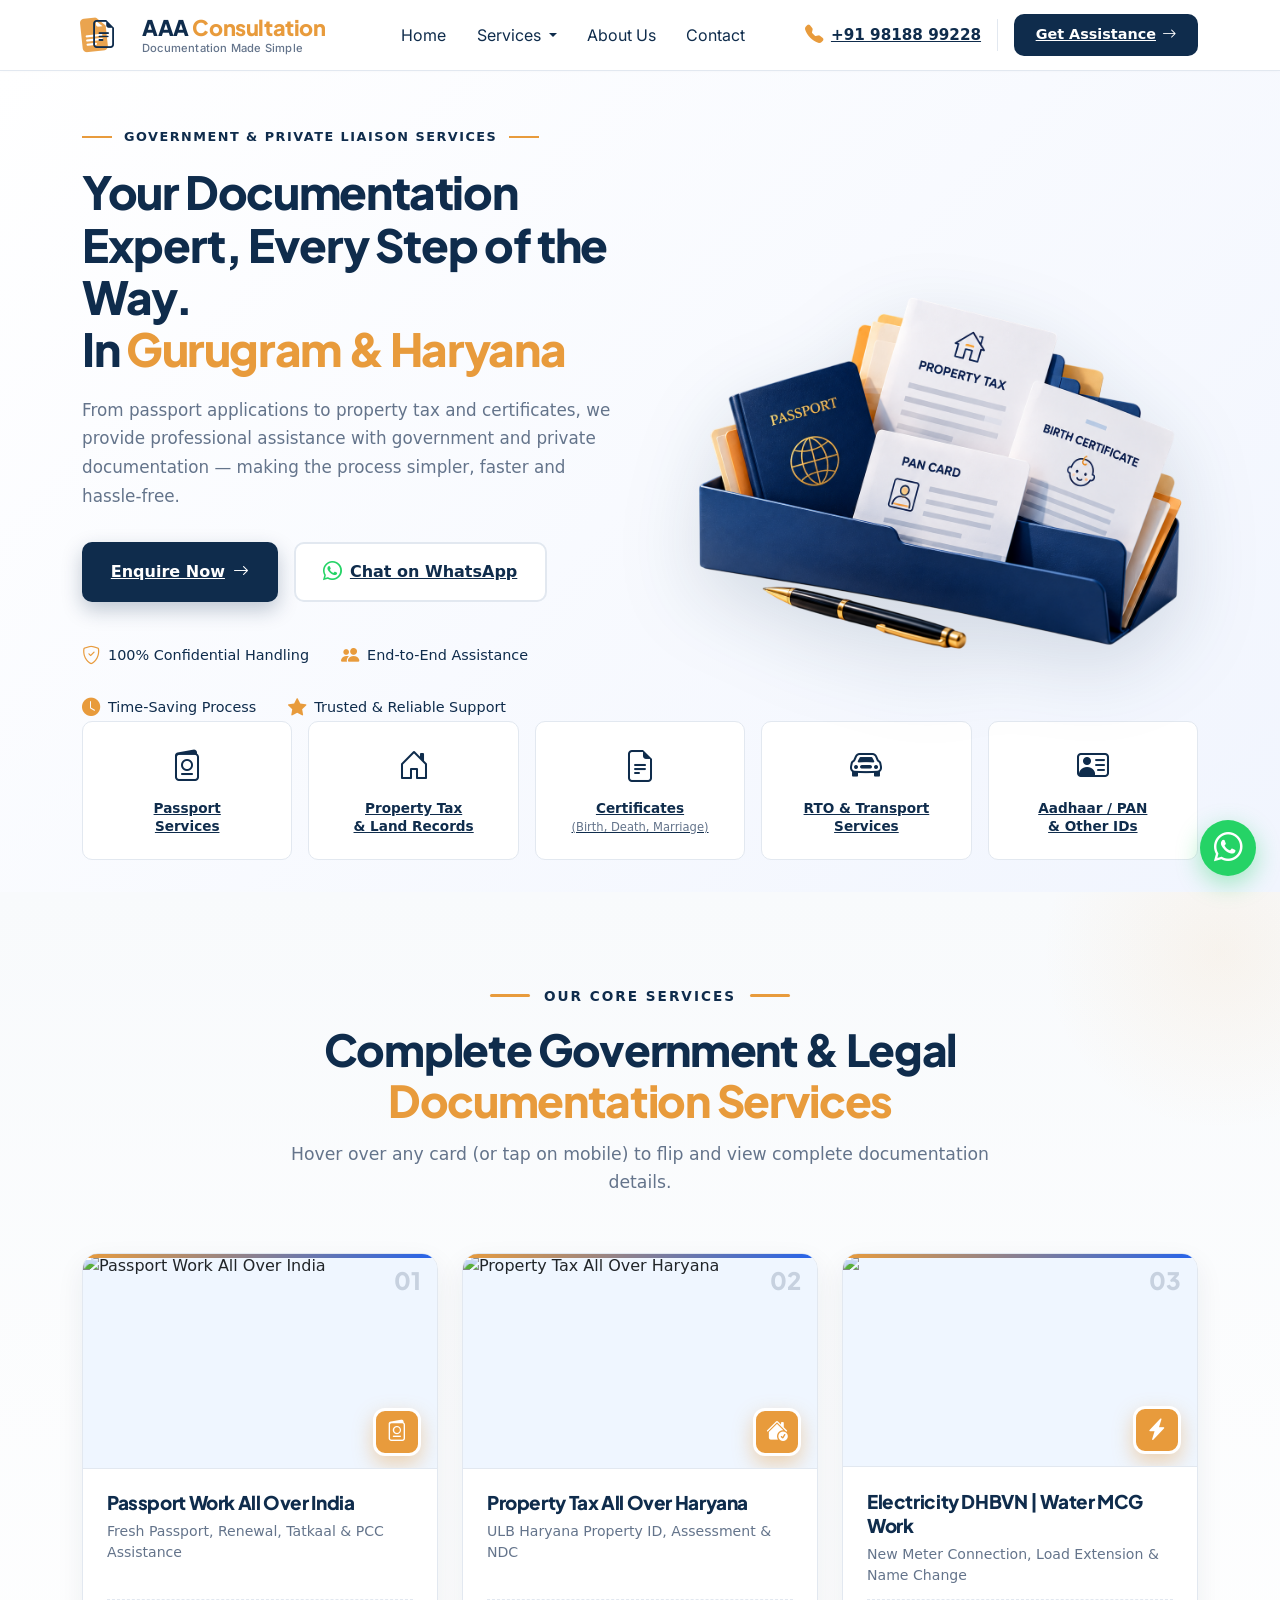
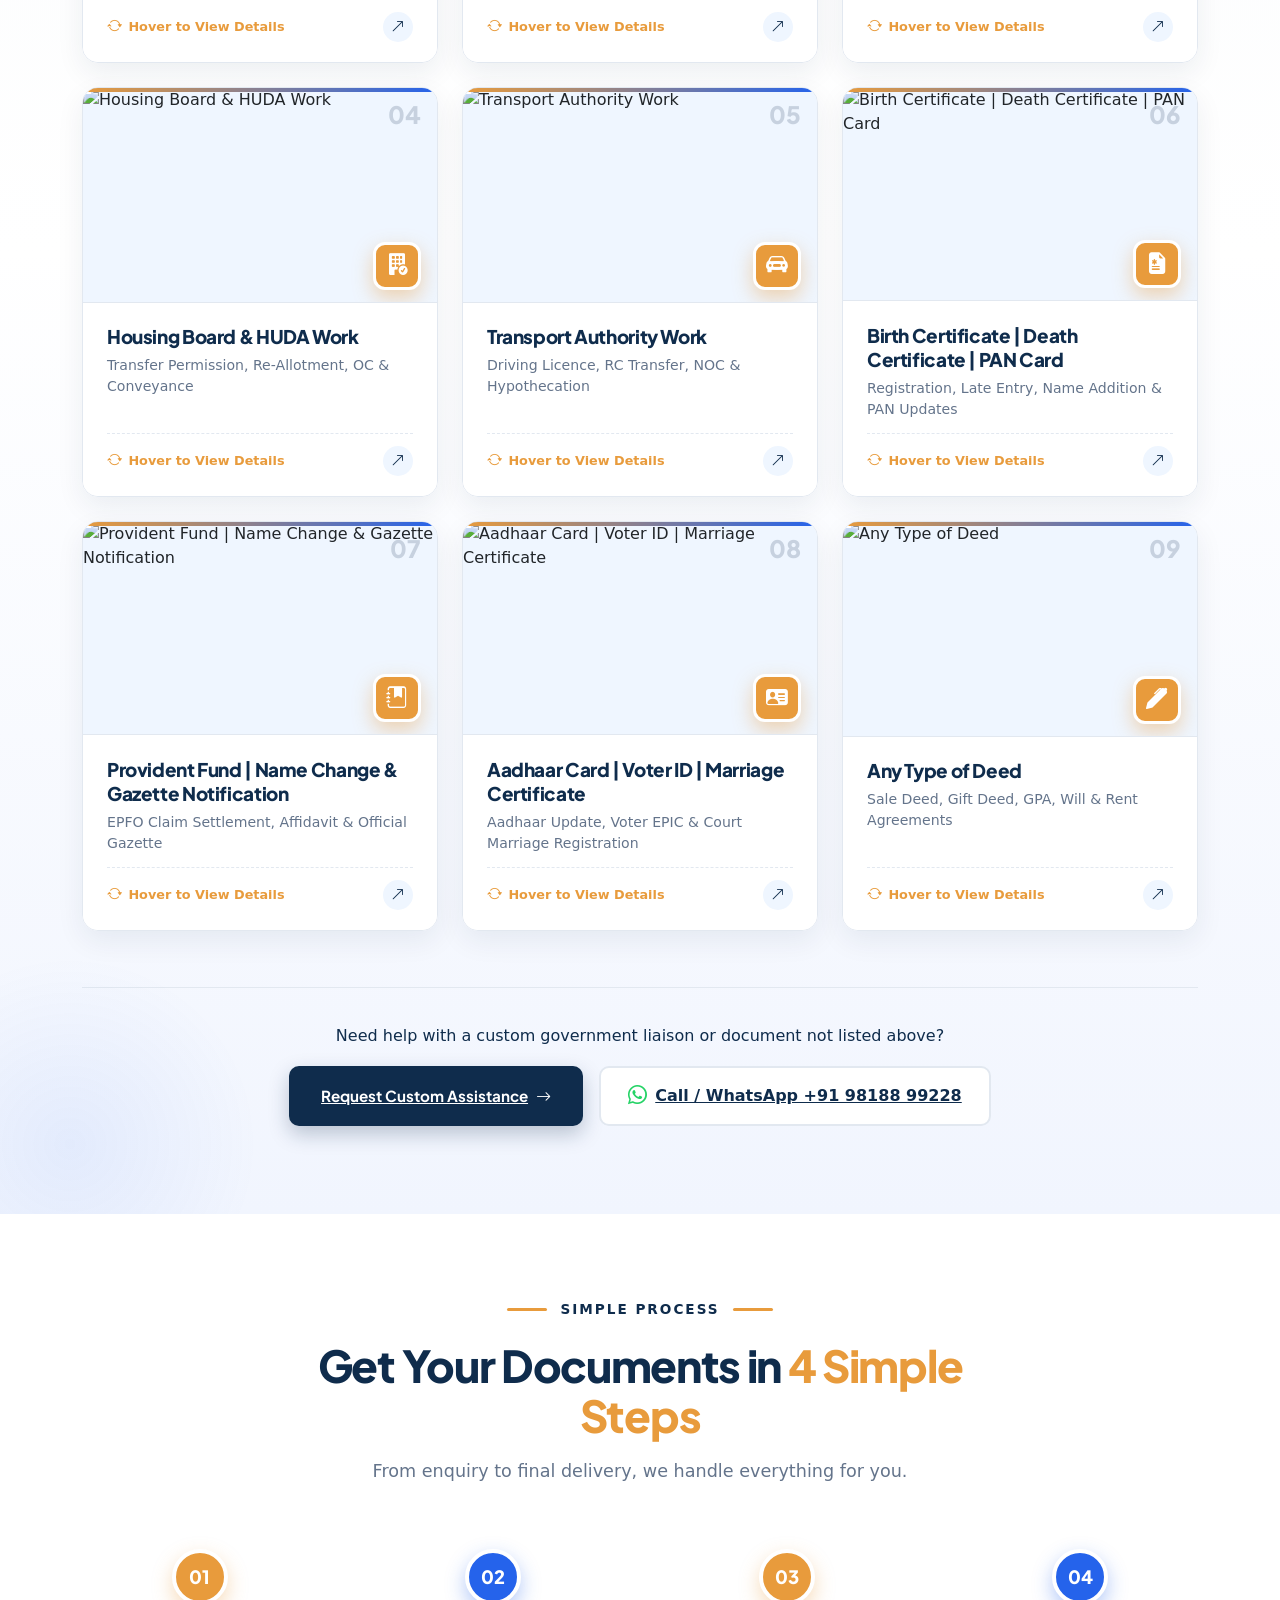
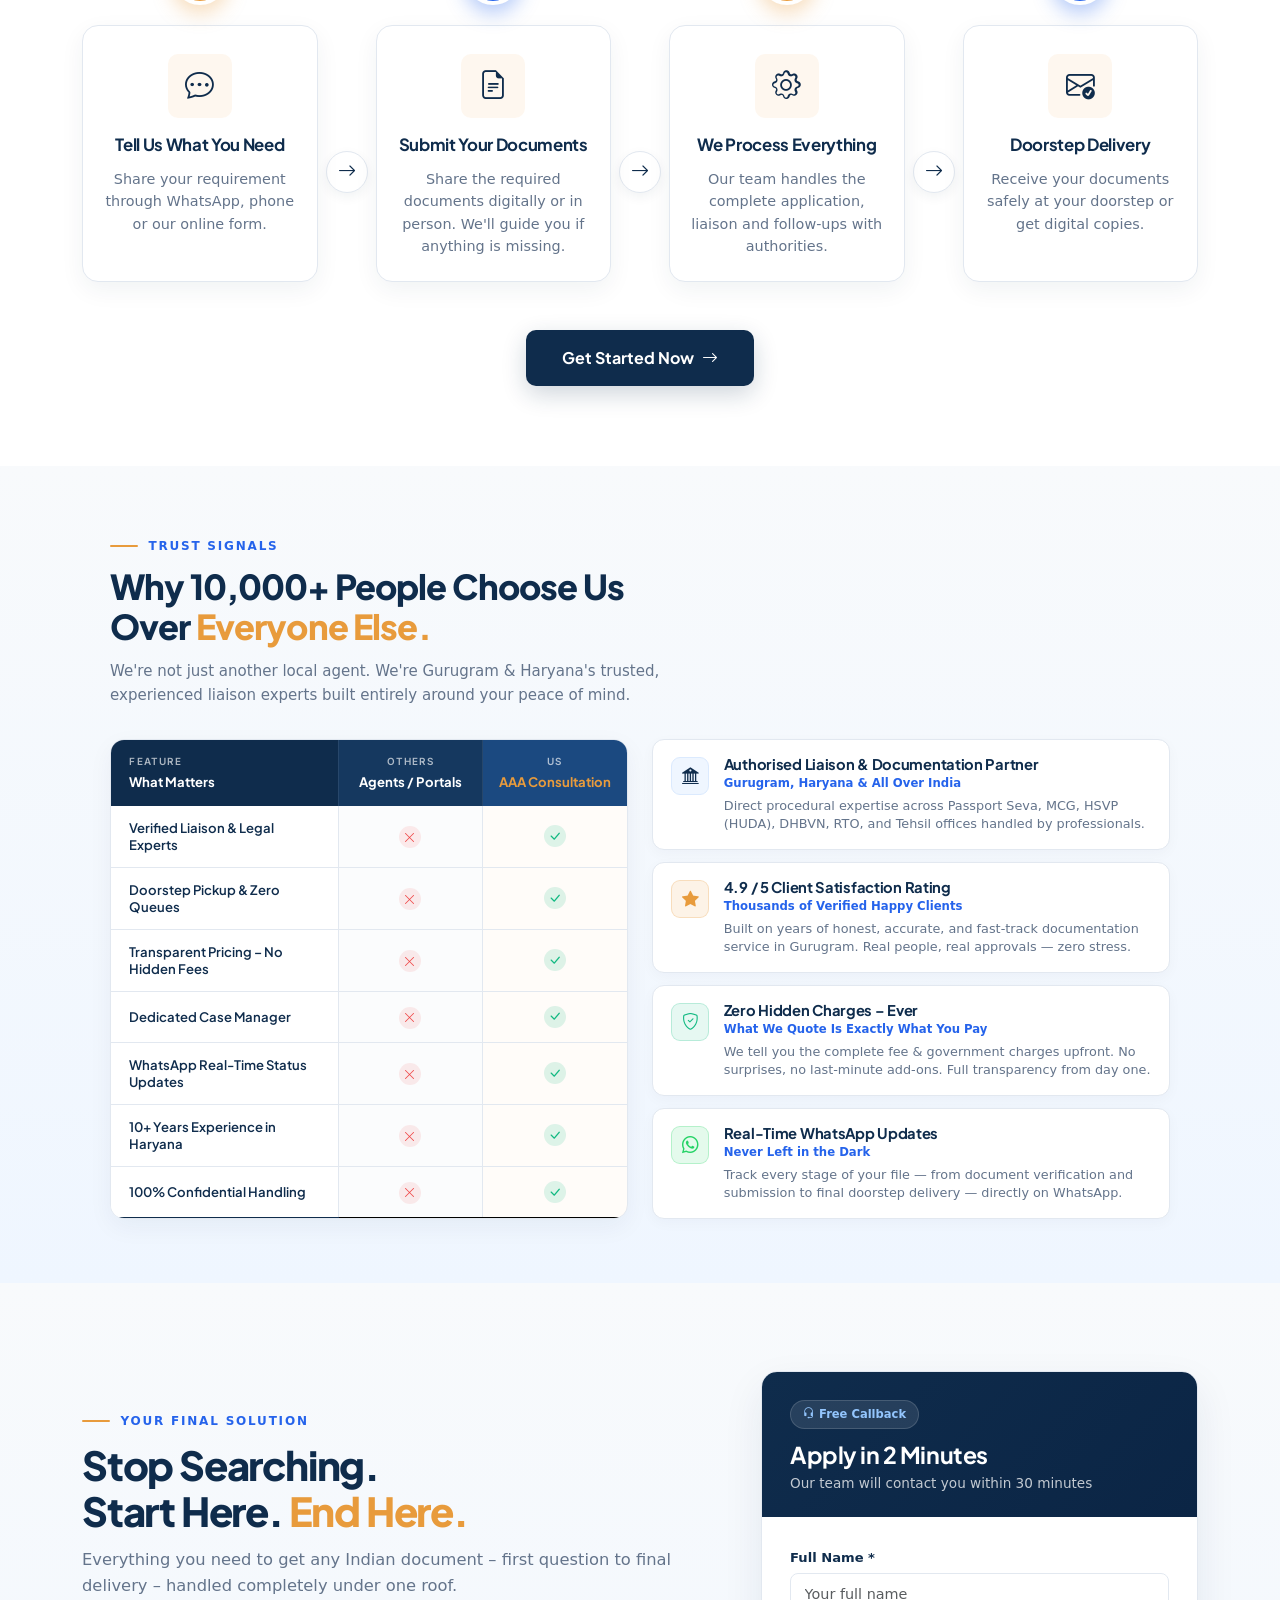
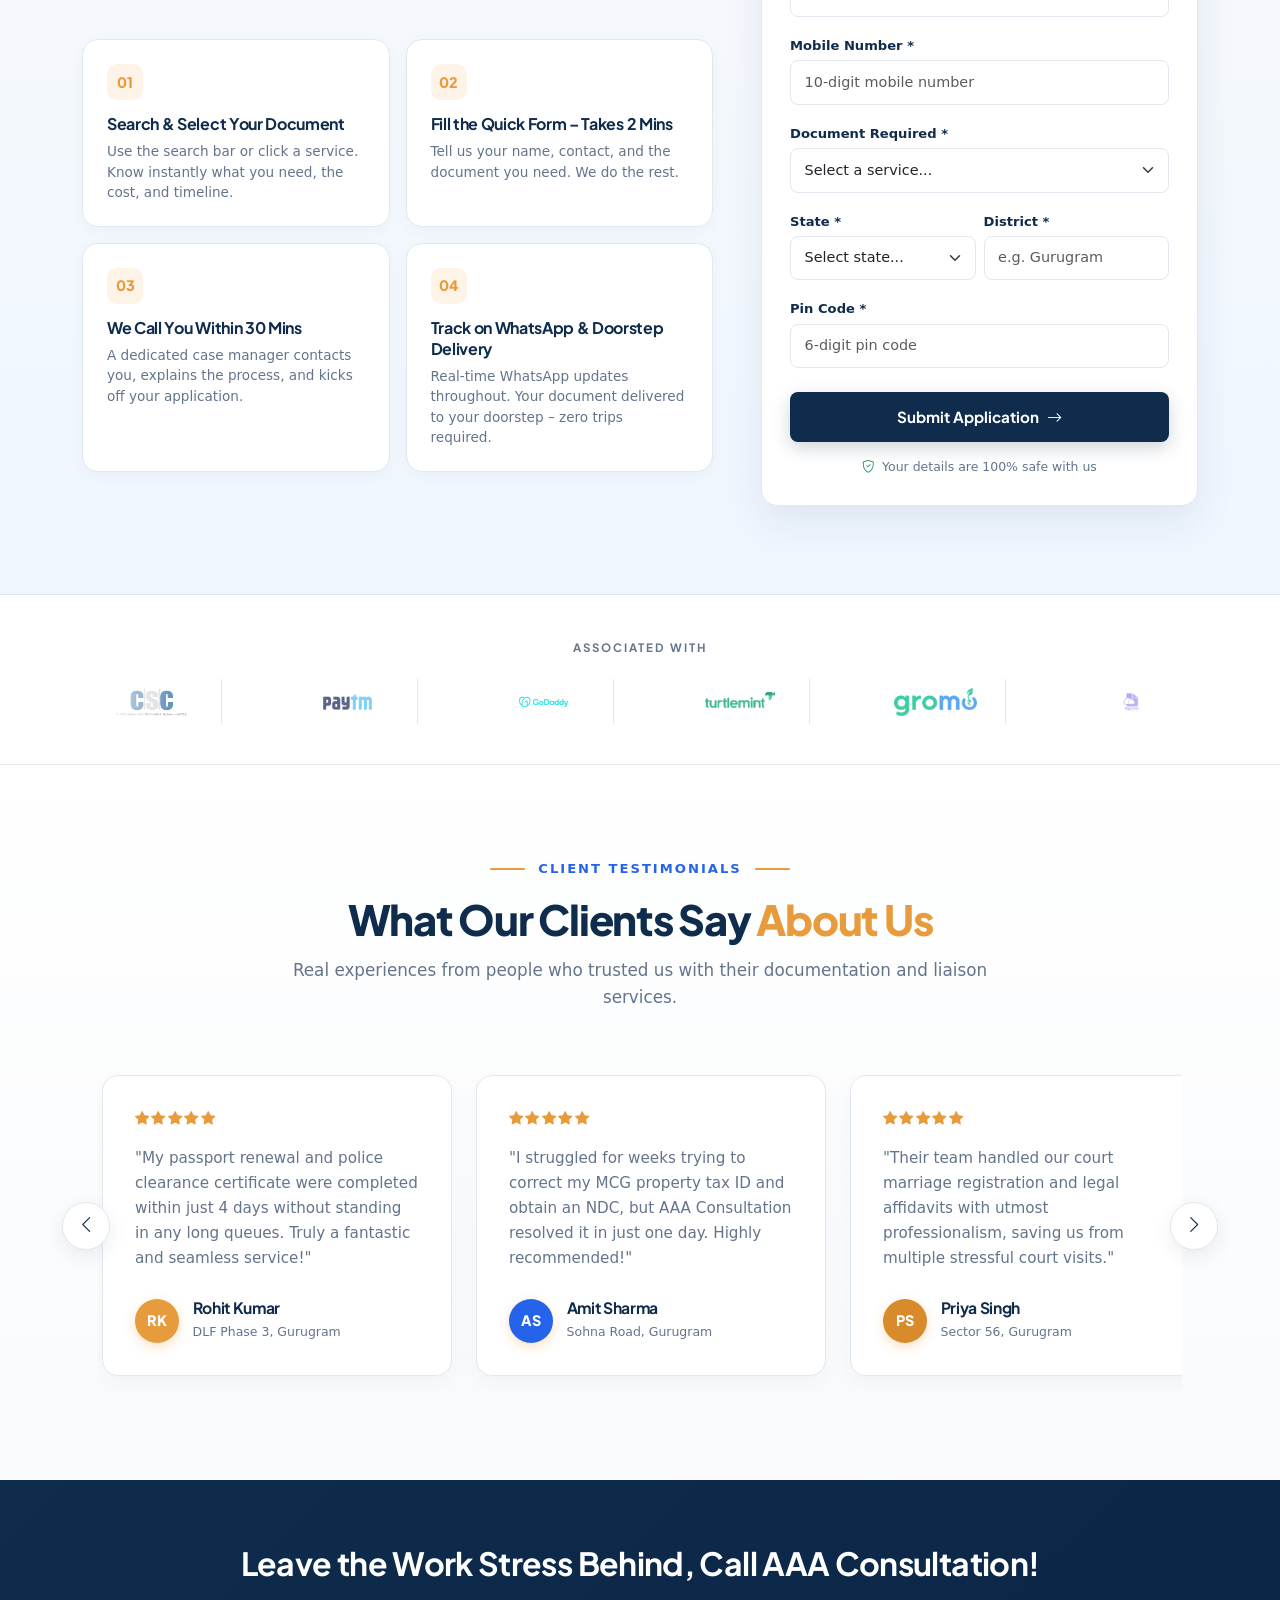
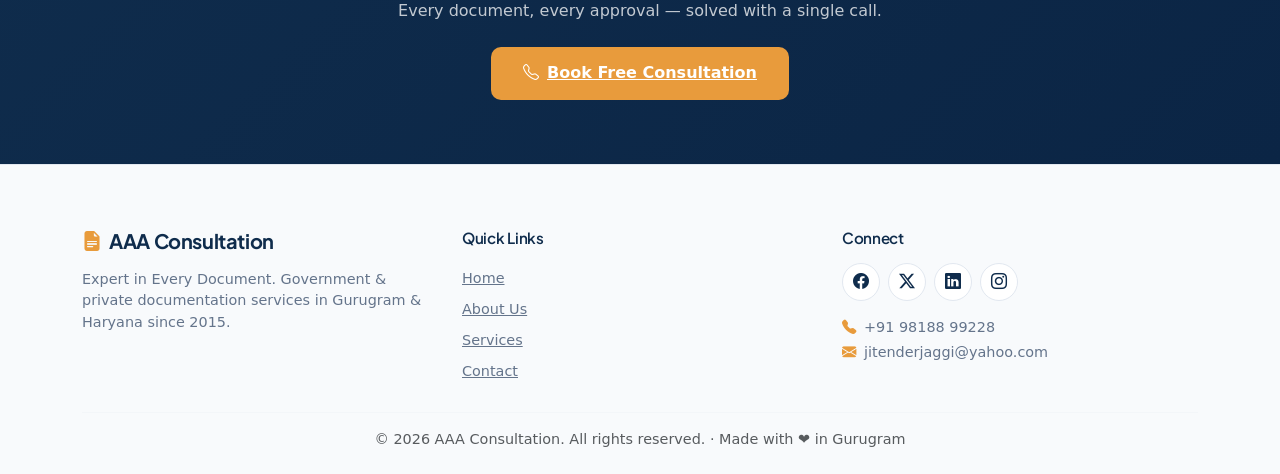
==== commit 3ff4739f: "making arrow in th midlles or process card" ====
--- a/index.html
+++ b/index.html
@@ -22,7 +22,11 @@
 
     <link rel="stylesheet" href="css/style.css" />
     <link rel="stylesheet" href="css/responsive.css" />
-</head>
+    <link rel="stylesheet" href="https://cdn.jsdelivr.net/npm/bootstrap-icons@1.11.3/font/bootstrap-icons.min.css">
+    
+    <link href="https://cdn.jsdelivr.net/npm/bootstrap@5.3.2/dist/css/bootstrap.min.css" rel="stylesheet">
+    <script src="https://kit.fontawesome.com/YOUR_KIT_CODE.js" crossorigin="anonymous"></script>
+
 
 <body data-page="home">
 
--- a/css/style.css
+++ b/css/style.css
@@ -621,7 +621,7 @@
 .process-flow {
     display: grid;
     grid-template-columns: 1fr auto 1fr auto 1fr auto 1fr;
-    align-items: start;
+    align-items: center;
     gap: 0.5rem;
     margin-bottom: 3rem;
 }
